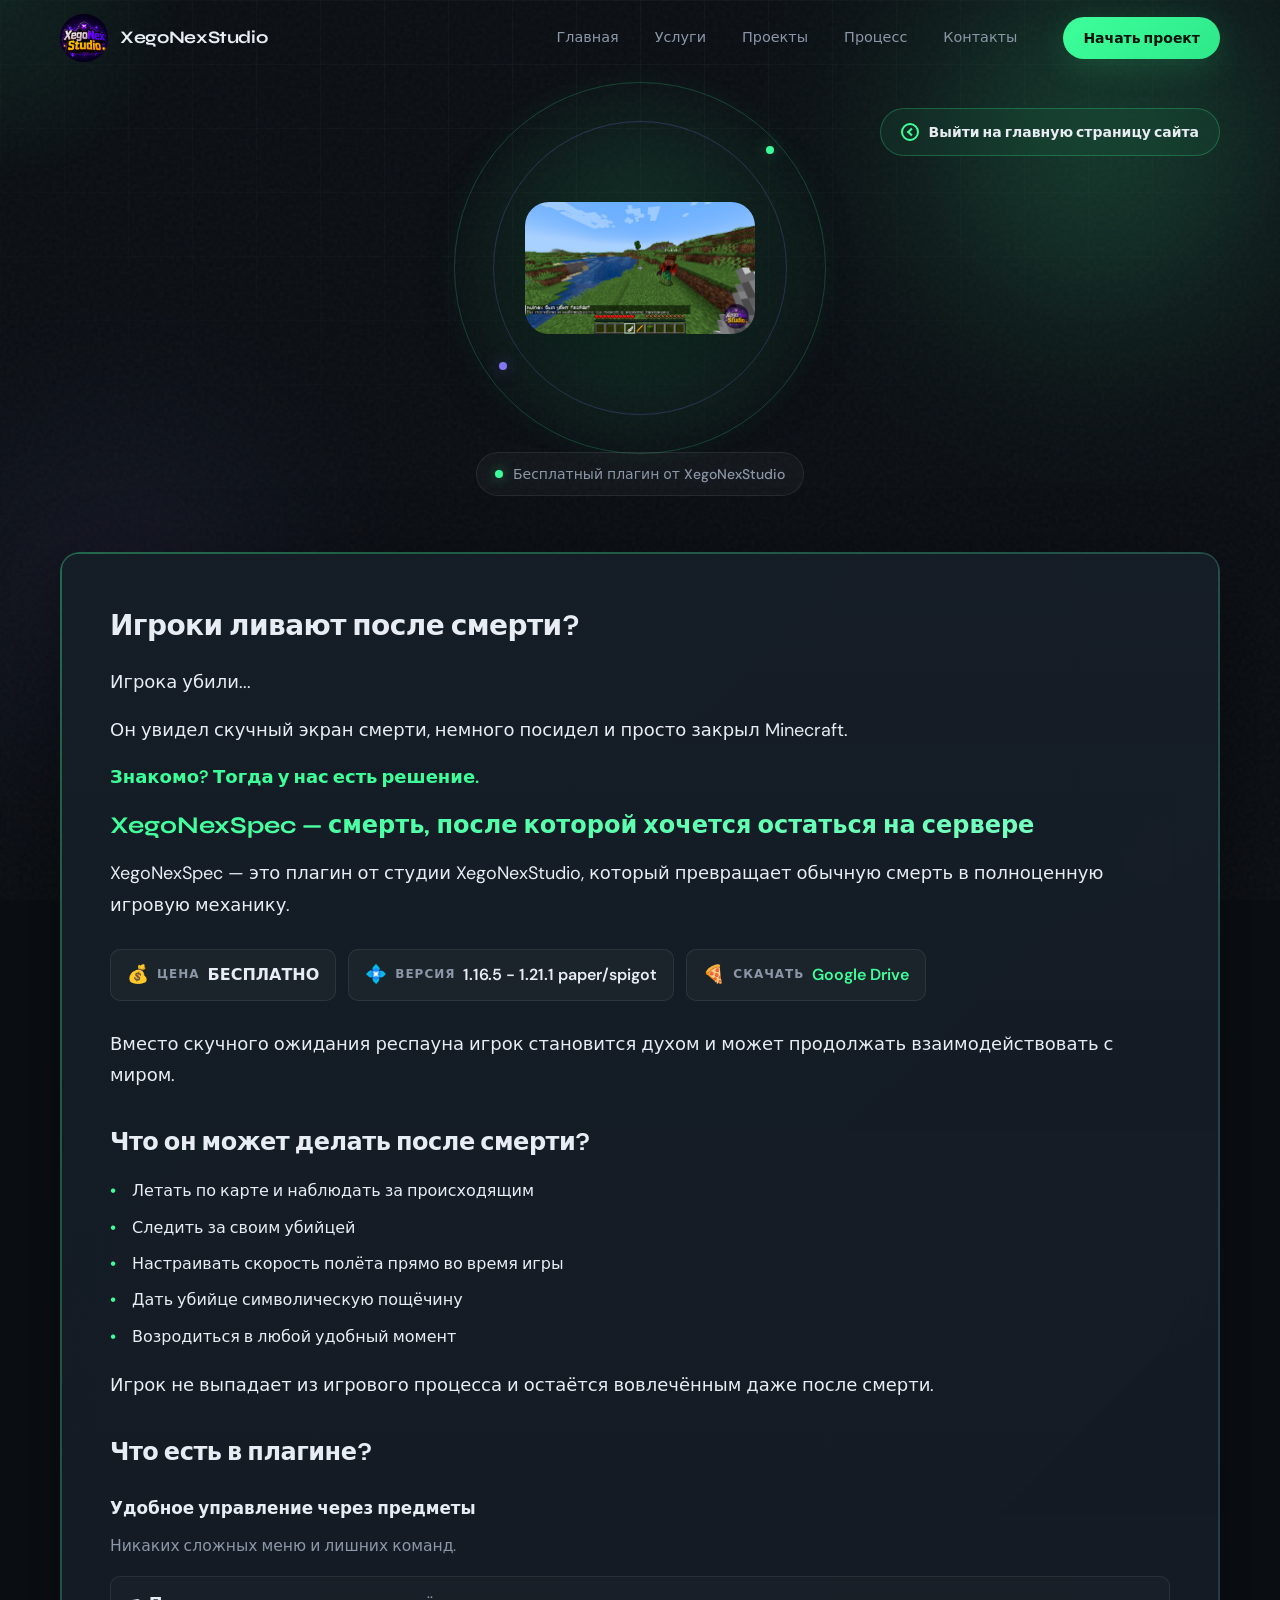
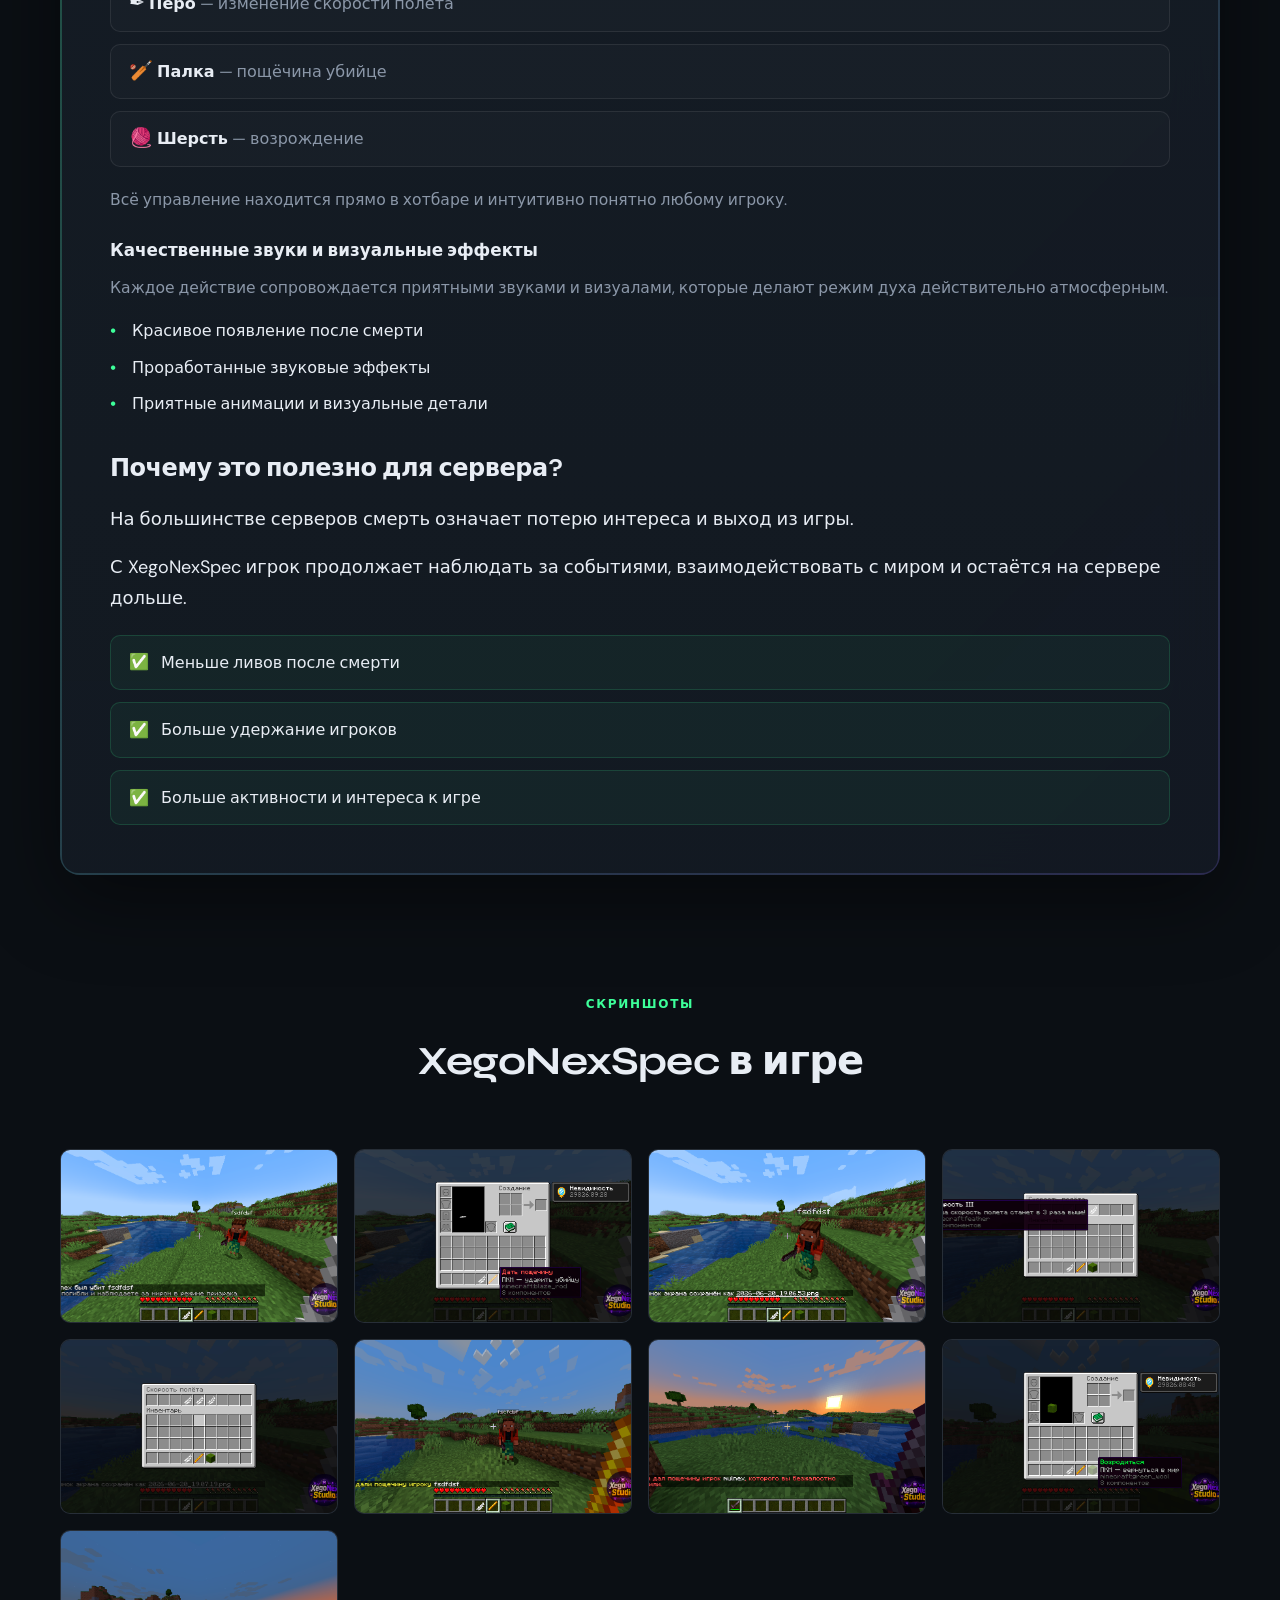
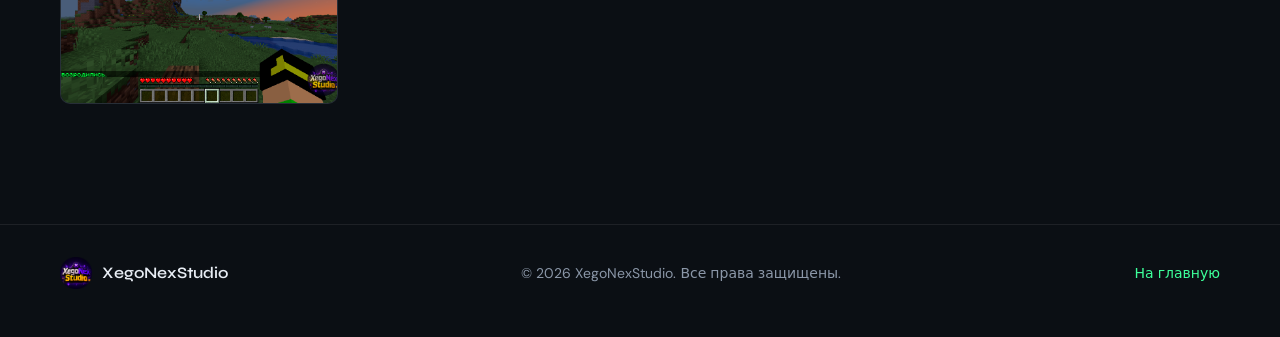
==== site/src/public_html/xegonexspec/index.html @ 5f82d9ab "Добавлена страница" ====
<!DOCTYPE html>
<html lang="ru">
<head>
<meta charset="UTF-8">
<meta name="viewport" content="width=device-width, initial-scale=1.0">
<meta name="description" content="XegoNexSpec превращает смерть в полноценную игровую механику: игрок становится духом и остаётся вовлечённым на сервере.">
<meta name="theme-color" content="#0b0f14">
<meta property="og:title" content="XegoNexSpec">
<meta property="og:description" content="XegoNexSpec превращает смерть в полноценную игровую механику: игрок становится духом и остаётся вовлечённым на сервере.">
<meta property="og:image" content="../plugins/XegoNexSpec (1).png">
<meta property="og:type" content="website">
<title>XegoNexSpec — режим духа после смерти</title>
<link rel="preconnect" href="https://fonts.googleapis.com">
<link rel="preconnect" href="https://fonts.gstatic.com" crossorigin>
<link rel="stylesheet" href="https://fonts.googleapis.com/css2?family=DM+Sans:ital,opsz,wght@0,9..40,400;0,9..40,500;0,9..40,600;1,9..40,400&family=Syne:wght@500;600;700;800&display=swap">
<link rel="stylesheet" href="../assets/css/main.css">
<link rel="icon" type="image/png" href="../plugins/XegoNexSpec (1).png">
</head>
<body>
<div class="ambient" aria-hidden="true"><div class="ambient__orb ambient__orb--one"></div><div class="ambient__orb ambient__orb--two"></div><div class="ambient__grid"></div><div class="ambient__noise"></div></div><div class="cursor-glow" aria-hidden="true"></div>
<header class="header"><div class="header__inner container"><a href="../" class="brand"><img src="../assets/img/xegonex.png" alt="XegoNexStudio" class="brand__logo" width="48" height="48"><span class="brand__text">XegoNexStudio</span></a><nav class="nav" aria-label="Основная навигация"><a href="../#home" class="nav__link" data-nav="home">Главная</a><a href="../#services" class="nav__link" data-nav="services">Услуги</a><a href="../#projects" class="nav__link" data-nav="projects">Проекты</a><a href="../#process" class="nav__link" data-nav="process">Процесс</a><a href="../#contact" class="nav__link" data-nav="contact">Контакты</a></nav><a href="../#contact" class="btn btn--primary btn--sm header__cta">Начать проект</a><button class="burger" type="button" aria-label="Открыть меню" aria-expanded="false" data-burger="true"><span></span><span></span><span></span></button></div></header>
<div class="mobile-nav" data-mobile-nav="true" hidden><nav class="mobile-nav__panel"><a href="../#home" class="mobile-nav__link">Главная</a><a href="../#services" class="mobile-nav__link">Услуги</a><a href="../#projects" class="mobile-nav__link">Проекты</a><a href="../#process" class="mobile-nav__link">Процесс</a><a href="../#contact" class="mobile-nav__link">Контакты</a></nav></div>
<main class="spec-page" data-spec-page="true">
<section class="spec-hero section"><div class="container spec-hero__wrap"><a href="../" class="spec-exit reveal"><span class="spec-exit__icon" aria-hidden="true"></span><span class="spec-exit__text">Выйти на главную страницу сайта</span></a><div class="spec-hero__stage reveal"><div class="spec-hero__glow" aria-hidden="true"></div><div class="spec-hero__ring spec-hero__ring--outer"></div><div class="spec-hero__ring spec-hero__ring--inner"></div><div class="spec-hero__spark spec-hero__spark--a" aria-hidden="true"></div><div class="spec-hero__spark spec-hero__spark--b" aria-hidden="true"></div><img src="../plugins/XegoNexSpec (1).png" alt="XegoNexSpec" class="spec-hero__logo" width="280" height="280"></div><p class="spec-hero__badge reveal reveal--delay"><span class="spec-hero__badge-dot"></span>Бесплатный плагин от XegoNexStudio</p></div></section>
<section class="spec-content section"><div class="container"><div class="spec-frame reveal"><div class="spec-frame__glow" aria-hidden="true"></div><div class="spec-frame__inner"><p class="spec-line spec-line--hook reveal" style="--reveal-delay:0ms">Игроки ливают после смерти?</p><p class="spec-line reveal" style="--reveal-delay:80ms">Игрока убили...</p><p class="spec-line reveal" style="--reveal-delay:160ms">Он увидел скучный экран смерти, немного посидел и просто закрыл Minecraft.</p><p class="spec-line spec-line--accent reveal" style="--reveal-delay:240ms">Знакомо? Тогда у нас есть решение.</p><p class="spec-line spec-line--title reveal" style="--reveal-delay:320ms">XegoNexSpec — смерть, после которой хочется остаться на сервере</p><p class="spec-line reveal" style="--reveal-delay:400ms">XegoNexSpec — это плагин от студии XegoNexStudio, который превращает обычную смерть в полноценную игровую механику.</p><div class="spec-meta"><div class="spec-meta__item reveal" style="--reveal-delay:0ms"><span class="spec-meta__emoji">💰</span><span class="spec-meta__label">ЦЕНА</span><span class="spec-meta__value">БЕСПЛАТНО</span></div><div class="spec-meta__item reveal" style="--reveal-delay:90ms"><span class="spec-meta__emoji">💠</span><span class="spec-meta__label">Версия</span><span class="spec-meta__value">1.16.5 - 1.21.1 paper/spigot</span></div><div class="spec-meta__item reveal" style="--reveal-delay:180ms"><span class="spec-meta__emoji">🍕</span><span class="spec-meta__label">Скачать</span><a href="https://drive.google.com/file/d/17h43HU-1JmUSoKXlTbJYf0L5nBKn1Yvb/view?usp=sharing" class="spec-meta__value spec-meta__link" target="_blank" rel="noopener noreferrer">Google Drive</a></div></div><p class="spec-line reveal" style="--reveal-delay:480ms">Вместо скучного ожидания респауна игрок становится духом и может продолжать взаимодействовать с миром.</p><h2 class="spec-heading reveal" style="--reveal-delay:540ms">Что он может делать после смерти?</h2><ul class="spec-list"><li class="spec-list__item reveal" style="--reveal-delay:0ms">Летать по карте и наблюдать за происходящим</li><li class="spec-list__item reveal" style="--reveal-delay:55ms">Следить за своим убийцей</li><li class="spec-list__item reveal" style="--reveal-delay:110ms">Настраивать скорость полёта прямо во время игры</li><li class="spec-list__item reveal" style="--reveal-delay:165ms">Дать убийце символическую пощёчину</li><li class="spec-list__item reveal" style="--reveal-delay:220ms">Возродиться в любой удобный момент</li></ul><p class="spec-line reveal" style="--reveal-delay:620ms">Игрок не выпадает из игрового процесса и остаётся вовлечённым даже после смерти.</p><h2 class="spec-heading reveal" style="--reveal-delay:680ms">Что есть в плагине?</h2><h3 class="spec-subheading reveal" style="--reveal-delay:720ms">Удобное управление через предметы</h3><p class="spec-line spec-line--muted reveal" style="--reveal-delay:760ms">Никаких сложных меню и лишних команд.</p><ul class="spec-hotbar"><li class="spec-hotbar__item reveal" style="--reveal-delay:0ms"><span class="spec-hotbar__emoji">✒️</span><span class="spec-hotbar__label">Перо</span><span class="spec-hotbar__text"> — изменение скорости полёта</span></li><li class="spec-hotbar__item reveal" style="--reveal-delay:70ms"><span class="spec-hotbar__emoji">🏏</span><span class="spec-hotbar__label">Палка</span><span class="spec-hotbar__text"> — пощёчина убийце</span></li><li class="spec-hotbar__item reveal" style="--reveal-delay:140ms"><span class="spec-hotbar__emoji">🧶</span><span class="spec-hotbar__label">Шерсть</span><span class="spec-hotbar__text"> — возрождение</span></li></ul><p class="spec-line spec-line--muted reveal" style="--reveal-delay:840ms">Всё управление находится прямо в хотбаре и интуитивно понятно любому игроку.</p><h3 class="spec-subheading reveal" style="--reveal-delay:880ms">Качественные звуки и визуальные эффекты</h3><p class="spec-line spec-line--muted reveal" style="--reveal-delay:920ms">Каждое действие сопровождается приятными звуками и визуалами, которые делают режим духа действительно атмосферным.</p><ul class="spec-list"><li class="spec-list__item reveal" style="--reveal-delay:0ms">Красивое появление после смерти</li><li class="spec-list__item reveal" style="--reveal-delay:55ms">Проработанные звуковые эффекты</li><li class="spec-list__item reveal" style="--reveal-delay:110ms">Приятные анимации и визуальные детали</li></ul><h2 class="spec-heading reveal" style="--reveal-delay:1020ms">Почему это полезно для сервера?</h2><p class="spec-line reveal" style="--reveal-delay:1080ms">На большинстве серверов смерть означает потерю интереса и выход из игры.</p><p class="spec-line reveal" style="--reveal-delay:1140ms">С XegoNexSpec игрок продолжает наблюдать за событиями, взаимодействовать с миром и остаётся на сервере дольше.</p><ul class="spec-checklist"><li class="spec-checklist__item reveal" style="--reveal-delay:0ms"><span class="spec-checklist__mark" aria-hidden="true">✅</span><span>Меньше ливов после смерти</span></li><li class="spec-checklist__item reveal" style="--reveal-delay:70ms"><span class="spec-checklist__mark" aria-hidden="true">✅</span><span>Больше удержание игроков</span></li><li class="spec-checklist__item reveal" style="--reveal-delay:140ms"><span class="spec-checklist__mark" aria-hidden="true">✅</span><span>Больше активности и интереса к игре</span></li></ul></div></div></div></section>
<section class="spec-gallery section"><div class="container"><div class="section-head reveal"><p class="eyebrow">Скриншоты</p><h2 class="section-head__title">XegoNexSpec в игре</h2></div><div class="spec-gallery__grid"><figure class="spec-gallery__item reveal project-card--gallery" style="--reveal-delay:0ms" data-project-gallery='["../plugins/XegoNexSpec (1).png","../plugins/XegoNexSpec (2).png","../plugins/XegoNexSpec (3).png","../plugins/XegoNexSpec (4).png","../plugins/XegoNexSpec (5).png","../plugins/XegoNexSpec (6).png","../plugins/XegoNexSpec (7).png","../plugins/XegoNexSpec (8).png","../plugins/XegoNexSpec (9).png"]' data-project-title="XegoNexSpec" tabindex="0" role="button"><img src="../plugins/XegoNexSpec (1).png" alt="XegoNexSpec — скриншот 1" class="spec-gallery__img" loading="eager"></figure><figure class="spec-gallery__item reveal project-card--gallery" style="--reveal-delay:60ms" data-project-gallery='["../plugins/XegoNexSpec (1).png","../plugins/XegoNexSpec (2).png","../plugins/XegoNexSpec (3).png","../plugins/XegoNexSpec (4).png","../plugins/XegoNexSpec (5).png","../plugins/XegoNexSpec (6).png","../plugins/XegoNexSpec (7).png","../plugins/XegoNexSpec (8).png","../plugins/XegoNexSpec (9).png"]' data-project-title="XegoNexSpec" tabindex="0" role="button"><img src="../plugins/XegoNexSpec (2).png" alt="XegoNexSpec — скриншот 2" class="spec-gallery__img" loading="eager"></figure><figure class="spec-gallery__item reveal project-card--gallery" style="--reveal-delay:120ms" data-project-gallery='["../plugins/XegoNexSpec (1).png","../plugins/XegoNexSpec (2).png","../plugins/XegoNexSpec (3).png","../plugins/XegoNexSpec (4).png","../plugins/XegoNexSpec (5).png","../plugins/XegoNexSpec (6).png","../plugins/XegoNexSpec (7).png","../plugins/XegoNexSpec (8).png","../plugins/XegoNexSpec (9).png"]' data-project-title="XegoNexSpec" tabindex="0" role="button"><img src="../plugins/XegoNexSpec (3).png" alt="XegoNexSpec — скриншот 3" class="spec-gallery__img" loading="eager"></figure><figure class="spec-gallery__item reveal project-card--gallery" style="--reveal-delay:180ms" data-project-gallery='["../plugins/XegoNexSpec (1).png","../plugins/XegoNexSpec (2).png","../plugins/XegoNexSpec (3).png","../plugins/XegoNexSpec (4).png","../plugins/XegoNexSpec (5).png","../plugins/XegoNexSpec (6).png","../plugins/XegoNexSpec (7).png","../plugins/XegoNexSpec (8).png","../plugins/XegoNexSpec (9).png"]' data-project-title="XegoNexSpec" tabindex="0" role="button"><img src="../plugins/XegoNexSpec (4).png" alt="XegoNexSpec — скриншот 4" class="spec-gallery__img" loading="eager"></figure><figure class="spec-gallery__item reveal project-card--gallery" style="--reveal-delay:240ms" data-project-gallery='["../plugins/XegoNexSpec (1).png","../plugins/XegoNexSpec (2).png","../plugins/XegoNexSpec (3).png","../plugins/XegoNexSpec (4).png","../plugins/XegoNexSpec (5).png","../plugins/XegoNexSpec (6).png","../plugins/XegoNexSpec (7).png","../plugins/XegoNexSpec (8).png","../plugins/XegoNexSpec (9).png"]' data-project-title="XegoNexSpec" tabindex="0" role="button"><img src="../plugins/XegoNexSpec (5).png" alt="XegoNexSpec — скриншот 5" class="spec-gallery__img" loading="lazy"></figure><figure class="spec-gallery__item reveal project-card--gallery" style="--reveal-delay:300ms" data-project-gallery='["../plugins/XegoNexSpec (1).png","../plugins/XegoNexSpec (2).png","../plugins/XegoNexSpec (3).png","../plugins/XegoNexSpec (4).png","../plugins/XegoNexSpec (5).png","../plugins/XegoNexSpec (6).png","../plugins/XegoNexSpec (7).png","../plugins/XegoNexSpec (8).png","../plugins/XegoNexSpec (9).png"]' data-project-title="XegoNexSpec" tabindex="0" role="button"><img src="../plugins/XegoNexSpec (6).png" alt="XegoNexSpec — скриншот 6" class="spec-gallery__img" loading="lazy"></figure><figure class="spec-gallery__item reveal project-card--gallery" style="--reveal-delay:360ms" data-project-gallery='["../plugins/XegoNexSpec (1).png","../plugins/XegoNexSpec (2).png","../plugins/XegoNexSpec (3).png","../plugins/XegoNexSpec (4).png","../plugins/XegoNexSpec (5).png","../plugins/XegoNexSpec (6).png","../plugins/XegoNexSpec (7).png","../plugins/XegoNexSpec (8).png","../plugins/XegoNexSpec (9).png"]' data-project-title="XegoNexSpec" tabindex="0" role="button"><img src="../plugins/XegoNexSpec (7).png" alt="XegoNexSpec — скриншот 7" class="spec-gallery__img" loading="lazy"></figure><figure class="spec-gallery__item reveal project-card--gallery" style="--reveal-delay:420ms" data-project-gallery='["../plugins/XegoNexSpec (1).png","../plugins/XegoNexSpec (2).png","../plugins/XegoNexSpec (3).png","../plugins/XegoNexSpec (4).png","../plugins/XegoNexSpec (5).png","../plugins/XegoNexSpec (6).png","../plugins/XegoNexSpec (7).png","../plugins/XegoNexSpec (8).png","../plugins/XegoNexSpec (9).png"]' data-project-title="XegoNexSpec" tabindex="0" role="button"><img src="../plugins/XegoNexSpec (8).png" alt="XegoNexSpec — скриншот 8" class="spec-gallery__img" loading="lazy"></figure><figure class="spec-gallery__item reveal project-card--gallery" style="--reveal-delay:480ms" data-project-gallery='["../plugins/XegoNexSpec (1).png","../plugins/XegoNexSpec (2).png","../plugins/XegoNexSpec (3).png","../plugins/XegoNexSpec (4).png","../plugins/XegoNexSpec (5).png","../plugins/XegoNexSpec (6).png","../plugins/XegoNexSpec (7).png","../plugins/XegoNexSpec (8).png","../plugins/XegoNexSpec (9).png"]' data-project-title="XegoNexSpec" tabindex="0" role="button"><img src="../plugins/XegoNexSpec (9).png" alt="XegoNexSpec — скриншот 9" class="spec-gallery__img" loading="lazy"></figure></div></div></section>
</main>
<footer class="footer"><div class="container footer__inner"><div class="footer__brand"><img src="../assets/img/xegonex.png" alt="" class="footer__logo" width="32" height="32" aria-hidden="true"><span>XegoNexStudio</span></div><p class="footer__copy">© 2026 XegoNexStudio. Все права защищены.</p><a href="../" class="footer__top">На главную</a></div></footer>
<div class="project-gallery" data-project-gallery-root="true" hidden aria-hidden="true"><div class="project-gallery__backdrop" data-gallery-backdrop="true"></div><div class="project-gallery__dialog" data-gallery-dialog="true" role="dialog" aria-modal="true"><div class="project-gallery__head"><h3 class="project-gallery__title" data-gallery-title="true"></h3><button type="button" class="project-gallery__close" data-gallery-close="true" aria-label="Закрыть"><span aria-hidden="true"></span><span aria-hidden="true"></span></button></div><div class="project-gallery__body"><div class="project-gallery__track" data-gallery-track="true"></div></div></div></div>
<script src="../assets/js/app.js" defer></script>
</body>
</html>
---- site/src/public_html/assets/css/main.css ----
:root {
  --bg: #0b0f14;
  --bg-elevated: #121820;
  --bg-card: #151c26;
  --border: rgba(255, 255, 255, 0.08);
  --text: #e8edf4;
  --text-muted: #8b97a8;
  --accent: #3dff9a;
  --accent-dim: rgba(61, 255, 154, 0.15);
  --accent-glow: rgba(61, 255, 154, 0.45);
  --violet: #8b7dff;
  --violet-dim: rgba(139, 125, 255, 0.2);
  --radius: 16px;
  --radius-sm: 10px;
  --shadow: 0 24px 80px rgba(0, 0, 0, 0.45);
  --font-display: "Syne", system-ui, sans-serif;
  --font-body: "DM Sans", system-ui, sans-serif;
  --header-h: 76px;
  --ease-out: cubic-bezier(0.22, 1, 0.36, 1);
  --ease-spring: cubic-bezier(0.34, 1.56, 0.64, 1);
}

*,
*::before,
*::after {
  box-sizing: border-box;
  margin: 0;
  padding: 0;
}

html {
  scroll-behavior: smooth;
  scroll-padding-top: calc(var(--header-h) + 20px);
}

body {
  font-family: var(--font-body);
  font-size: 16px;
  line-height: 1.6;
  color: var(--text);
  background: var(--bg);
  overflow-x: hidden;
  -webkit-font-smoothing: antialiased;
}

img {
  display: block;
  max-width: 100%;
  height: auto;
}

a {
  color: inherit;
  text-decoration: none;
}

button {
  font: inherit;
  border: none;
  background: none;
  cursor: pointer;
  color: inherit;
}

.container {
  width: min(1160px, calc(100% - 40px));
  margin-inline: auto;
}

.section {
  padding-block: clamp(72px, 10vw, 120px);
  position: relative;
}

.eyebrow {
  font-size: 0.75rem;
  font-weight: 600;
  letter-spacing: 0.14em;
  text-transform: uppercase;
  color: var(--accent);
  margin-bottom: 14px;
}

.text-gradient {
  background: linear-gradient(135deg, var(--accent) 0%, #7dffc4 40%, var(--violet) 100%);
  background-size: 200% auto;
  -webkit-background-clip: text;
  background-clip: text;
  color: transparent;
  animation: shimmer 6s ease infinite;
}

@keyframes shimmer {
  0%, 100% { background-position: 0% center; }
  50% { background-position: 100% center; }
}

.btn {
  display: inline-flex;
  align-items: center;
  justify-content: center;
  gap: 8px;
  padding: 14px 28px;
  border-radius: 999px;
  font-weight: 600;
  font-size: 0.95rem;
  transition: transform 0.35s var(--ease-out), box-shadow 0.35s var(--ease-out), background 0.35s ease, border-color 0.35s ease;
}

.btn--sm {
  padding: 10px 20px;
  font-size: 0.875rem;
}

.btn--primary {
  background: linear-gradient(135deg, var(--accent), #2ee88a);
  color: #04120a;
  box-shadow: 0 8px 32px var(--accent-dim);
}

.btn--primary:hover {
  transform: translateY(-2px);
  box-shadow: 0 12px 40px var(--accent-glow);
}

.btn--ghost {
  border: 1px solid var(--border);
  background: rgba(255, 255, 255, 0.03);
  backdrop-filter: blur(8px);
}

.btn--ghost:hover {
  border-color: rgba(61, 255, 154, 0.35);
  background: var(--accent-dim);
  transform: translateY(-2px);
}

.ambient {
  position: fixed;
  inset: 0;
  pointer-events: none;
  z-index: 0;
  overflow: hidden;
}

.ambient__orb {
  position: absolute;
  border-radius: 50%;
  filter: blur(80px);
  opacity: 0.55;
  animation: drift 18s ease-in-out infinite;
}

.ambient__orb--one {
  width: 520px;
  height: 520px;
  top: -120px;
  right: -80px;
  background: radial-gradient(circle, var(--accent-glow), transparent 70%);
}

.ambient__orb--two {
  width: 440px;
  height: 440px;
  bottom: 10%;
  left: -100px;
  background: radial-gradient(circle, var(--violet-dim), transparent 70%);
  animation-delay: -6s;
  animation-duration: 22s;
}

@keyframes drift {
  0%, 100% { transform: translate(0, 0) scale(1); }
  33% { transform: translate(30px, -20px) scale(1.05); }
  66% { transform: translate(-20px, 25px) scale(0.95); }
}

.ambient__grid {
  position: absolute;
  inset: 0;
  background-image:
    linear-gradient(rgba(255, 255, 255, 0.03) 1px, transparent 1px),
    linear-gradient(90deg, rgba(255, 255, 255, 0.03) 1px, transparent 1px);
  background-size: 64px 64px;
  mask-image: radial-gradient(ellipse 80% 60% at 50% 0%, black, transparent);
  animation: gridPulse 8s ease-in-out infinite;
}

@keyframes gridPulse {
  0%, 100% { opacity: 0.4; }
  50% { opacity: 0.7; }
}

.ambient__noise {
  position: absolute;
  inset: 0;
  opacity: 0.04;
  background-image: url("data:image/svg+xml,%3Csvg viewBox='0 0 256 256' xmlns='http://www.w3.org/2000/svg'%3E%3Cfilter id='n'%3E%3CfeTurbulence type='fractalNoise' baseFrequency='0.85' numOctaves='4' stitchTiles='stitch'/%3E%3C/filter%3E%3Crect width='100%25' height='100%25' filter='url(%23n)'/%3E%3C/svg%3E");
}

.cursor-glow {
  position: fixed;
  width: 400px;
  height: 400px;
  border-radius: 50%;
  background: radial-gradient(circle, rgba(61, 255, 154, 0.08), transparent 65%);
  pointer-events: none;
  z-index: 1;
  transform: translate(-50%, -50%);
  transition: opacity 0.3s ease;
  opacity: 0;
}

body.is-ready .cursor-glow {
  opacity: 1;
}

.header {
  position: fixed;
  top: 0;
  left: 0;
  right: 0;
  z-index: 100;
  height: var(--header-h);
  transition: background 0.4s ease, border-color 0.4s ease, backdrop-filter 0.4s ease;
}

.header.is-scrolled {
  background: rgba(11, 15, 20, 0.82);
  backdrop-filter: blur(16px);
  border-bottom: 1px solid var(--border);
}

.header__inner {
  display: flex;
  align-items: center;
  gap: 32px;
  height: 100%;
}

.brand {
  display: flex;
  align-items: center;
  gap: 12px;
  flex-shrink: 0;
}

.brand__logo {
  border-radius: 12px;
  transition: transform 0.5s var(--ease-spring), filter 0.5s ease;
}

.brand:hover .brand__logo {
  transform: rotate(-4deg) scale(1.05);
  filter: drop-shadow(0 0 12px var(--accent-glow));
}

.brand__text {
  font-family: var(--font-display);
  font-weight: 700;
  font-size: 1.1rem;
  letter-spacing: -0.02em;
}

.nav {
  display: flex;
  align-items: center;
  gap: 8px;
  margin-left: auto;
}

.nav__link {
  padding: 8px 14px;
  font-size: 0.9rem;
  font-weight: 500;
  color: var(--text-muted);
  border-radius: 999px;
  transition: color 0.3s ease, background 0.3s ease;
  position: relative;
}

.nav__link:hover,
.nav__link.is-active {
  color: var(--text);
  background: rgba(255, 255, 255, 0.05);
}

.header__cta {
  flex-shrink: 0;
}

.burger {
  display: none;
  flex-direction: column;
  justify-content: center;
  gap: 5px;
  width: 40px;
  height: 40px;
  padding: 8px;
  margin-left: auto;
}

.burger span {
  display: block;
  height: 2px;
  background: var(--text);
  border-radius: 2px;
  transition: transform 0.35s var(--ease-out), opacity 0.35s ease;
}

.burger.is-open span:nth-child(1) {
  transform: translateY(7px) rotate(45deg);
}

.burger.is-open span:nth-child(2) {
  opacity: 0;
}

.burger.is-open span:nth-child(3) {
  transform: translateY(-7px) rotate(-45deg);
}

.mobile-nav {
  position: fixed;
  inset: var(--header-h) 0 0 0;
  z-index: 99;
  background: rgba(11, 15, 20, 0.96);
  backdrop-filter: blur(20px);
  opacity: 0;
  visibility: hidden;
  transition: opacity 0.35s ease, visibility 0.35s ease;
}

.mobile-nav.is-open {
  opacity: 1;
  visibility: visible;
}

.mobile-nav__panel {
  display: flex;
  flex-direction: column;
  padding: 32px 24px;
  gap: 8px;
}

.mobile-nav__link {
  padding: 16px 20px;
  font-family: var(--font-display);
  font-size: 1.25rem;
  font-weight: 600;
  border-radius: var(--radius-sm);
  transform: translateX(-16px);
  opacity: 0;
  transition: transform 0.4s var(--ease-out), opacity 0.4s ease, background 0.3s ease;
}

.mobile-nav.is-open .mobile-nav__link {
  transform: translateX(0);
  opacity: 1;
}

.mobile-nav.is-open .mobile-nav__link:nth-child(1) { transition-delay: 0.05s; }
.mobile-nav.is-open .mobile-nav__link:nth-child(2) { transition-delay: 0.1s; }
.mobile-nav.is-open .mobile-nav__link:nth-child(3) { transition-delay: 0.15s; }
.mobile-nav.is-open .mobile-nav__link:nth-child(4) { transition-delay: 0.2s; }
.mobile-nav.is-open .mobile-nav__link:nth-child(5) { transition-delay: 0.25s; }

.mobile-nav__link:hover {
  background: var(--accent-dim);
}

main {
  position: relative;
  z-index: 2;
}

.hero {
  min-height: 100vh;
  display: flex;
  align-items: center;
  padding-top: var(--header-h);
}

.hero__grid {
  display: grid;
  grid-template-columns: 1fr 1fr;
  gap: 48px;
  align-items: center;
}

.hero__title {
  font-family: var(--font-display);
  font-size: clamp(2.4rem, 5vw, 3.75rem);
  font-weight: 800;
  line-height: 1.08;
  letter-spacing: -0.03em;
  margin-bottom: 20px;
}

.hero__lead {
  font-size: 1.125rem;
  color: var(--text-muted);
  max-width: 48ch;
  margin-bottom: 32px;
}

.hero__actions {
  display: flex;
  flex-wrap: wrap;
  gap: 14px;
}

.hero__visual {
  display: flex;
  flex-direction: column;
  align-items: center;
  gap: 24px;
}

.hero__logo-wrap {
  position: relative;
  width: min(360px, 80vw);
  aspect-ratio: 1;
  display: flex;
  align-items: center;
  justify-content: center;
}

.hero__logo {
  width: 72%;
  height: auto;
  position: relative;
  z-index: 2;
  animation: logoFloat 5s ease-in-out infinite;
  filter: drop-shadow(0 20px 60px rgba(61, 255, 154, 0.25));
}

@keyframes logoFloat {
  0%, 100% { transform: translateY(0); }
  50% { transform: translateY(-14px); }
}

.hero__ring {
  position: absolute;
  border-radius: 50%;
  border: 1px solid var(--border);
}

.hero__ring--outer {
  inset: 0;
  animation: ringSpin 24s linear infinite;
  border-color: rgba(61, 255, 154, 0.2);
}

.hero__ring--inner {
  inset: 18%;
  animation: ringSpin 16s linear infinite reverse;
  border-color: rgba(139, 125, 255, 0.25);
}

.hero__ring--outer::before,
.hero__ring--inner::before {
  content: "";
  position: absolute;
  width: 8px;
  height: 8px;
  border-radius: 50%;
  background: var(--accent);
  top: -4px;
  left: 50%;
  transform: translateX(-50%);
  box-shadow: 0 0 16px var(--accent-glow);
}

.hero__ring--inner::before {
  background: var(--violet);
  box-shadow: 0 0 16px var(--violet-dim);
}

@keyframes ringSpin {
  to { transform: rotate(360deg); }
}

.hero__badge {
  display: inline-flex;
  align-items: center;
  gap: 10px;
  padding: 10px 18px;
  border-radius: 999px;
  background: var(--bg-card);
  border: 1px solid var(--border);
  font-size: 0.875rem;
  font-weight: 500;
  animation: badgePulse 3s ease-in-out infinite;
}

@keyframes badgePulse {
  0%, 100% { box-shadow: 0 0 0 0 var(--accent-dim); }
  50% { box-shadow: 0 0 0 8px transparent; }
}

.hero__badge-dot {
  width: 8px;
  height: 8px;
  border-radius: 50%;
  background: var(--accent);
  animation: dotBlink 2s ease infinite;
}

@keyframes dotBlink {
  0%, 100% { opacity: 1; }
  50% { opacity: 0.4; }
}

.flow-section {
  padding-block: clamp(28px, 4vw, 48px);
}

.flow {
  position: relative;
  height: 88px;
  display: flex;
  align-items: center;
  justify-content: center;
}

.flow__line {
  position: absolute;
  inset-inline: 0;
  top: 50%;
  height: 1px;
  transform: translateY(-50%);
  background: linear-gradient(
    90deg,
    transparent,
    rgba(255, 255, 255, 0.06) 12%,
    rgba(255, 255, 255, 0.06) 88%,
    transparent
  );
  overflow: hidden;
}

.flow__glow {
  position: absolute;
  top: -1px;
  left: -40%;
  width: 40%;
  height: 3px;
  background: linear-gradient(90deg, transparent, var(--accent-glow), transparent);
  opacity: 0;
  filter: blur(2px);
}

.flow.is-live .flow__glow {
  animation: flowGlow 4.8s ease-in-out infinite;
}

.flow__dot {
  position: absolute;
  top: 50%;
  width: 6px;
  height: 6px;
  border-radius: 50%;
  transform: translate(-50%, -50%);
  opacity: 0;
}

.flow__dot--a {
  background: var(--accent);
  box-shadow: 0 0 14px var(--accent-glow);
}

.flow__dot--b {
  background: var(--violet);
  box-shadow: 0 0 14px rgba(139, 125, 255, 0.5);
}

.flow.is-live .flow__dot--a {
  animation: flowDotA 3.6s linear infinite;
}

.flow.is-live .flow__dot--b {
  animation: flowDotB 5.2s linear infinite;
}

.flow__ticks {
  position: absolute;
  inset: 0;
  display: flex;
  align-items: center;
  justify-content: space-between;
  padding-inline: 4%;
  pointer-events: none;
}

.flow__tick {
  width: 3px;
  height: 3px;
  border-radius: 50%;
  background: rgba(255, 255, 255, 0.14);
  transform: scale(0.6);
  opacity: 0.35;
}

.flow.is-live .flow__tick {
  animation: flowTick 3.6s ease-in-out infinite;
}

.flow.is-live .flow__tick:nth-child(1) { animation-delay: 0s; }
.flow.is-live .flow__tick:nth-child(2) { animation-delay: 0.15s; }
.flow.is-live .flow__tick:nth-child(3) { animation-delay: 0.3s; }
.flow.is-live .flow__tick:nth-child(4) { animation-delay: 0.45s; }
.flow.is-live .flow__tick:nth-child(5) { animation-delay: 0.6s; }
.flow.is-live .flow__tick:nth-child(6) { animation-delay: 0.75s; }
.flow.is-live .flow__tick:nth-child(7) { animation-delay: 0.9s; }
.flow.is-live .flow__tick:nth-child(8) { animation-delay: 1.05s; }
.flow.is-live .flow__tick:nth-child(9) { animation-delay: 1.2s; }

.flow__core {
  position: relative;
  z-index: 2;
  width: 14px;
  height: 14px;
  display: flex;
  align-items: center;
  justify-content: center;
}

.flow__diamond {
  width: 8px;
  height: 8px;
  background: linear-gradient(135deg, var(--accent), var(--violet));
  transform: rotate(45deg);
  border-radius: 2px;
  box-shadow: 0 0 20px var(--accent-glow);
}

.flow.is-live .flow__diamond {
  animation: flowDiamond 3s ease-in-out infinite;
}

.flow__ring {
  position: absolute;
  border-radius: 50%;
  border: 1px solid rgba(61, 255, 154, 0.25);
  opacity: 0;
}

.flow__ring--one {
  inset: -10px;
}

.flow__ring--two {
  inset: -18px;
  border-color: rgba(139, 125, 255, 0.2);
}

.flow.is-live .flow__ring--one {
  animation: flowRing 3s ease-out infinite;
}

.flow.is-live .flow__ring--two {
  animation: flowRing 3s ease-out infinite 1.5s;
}

@keyframes flowGlow {
  0% {
    left: -40%;
    opacity: 0;
  }
  10% {
    opacity: 1;
  }
  90% {
    opacity: 1;
  }
  100% {
    left: 100%;
    opacity: 0;
  }
}

@keyframes flowDotA {
  0% {
    left: 0%;
    opacity: 0;
  }
  8% {
    opacity: 1;
  }
  92% {
    opacity: 1;
  }
  100% {
    left: 100%;
    opacity: 0;
  }
}

@keyframes flowDotB {
  0% {
    left: 100%;
    opacity: 0;
  }
  8% {
    opacity: 0.85;
  }
  92% {
    opacity: 0.85;
  }
  100% {
    left: 0%;
    opacity: 0;
  }
}

@keyframes flowTick {
  0%, 100% {
    transform: scale(0.6);
    opacity: 0.35;
    background: rgba(255, 255, 255, 0.14);
  }
  50% {
    transform: scale(1.2);
    opacity: 1;
    background: var(--accent);
    box-shadow: 0 0 10px var(--accent-dim);
  }
}

@keyframes flowDiamond {
  0%, 100% {
    transform: rotate(45deg) scale(1);
  }
  50% {
    transform: rotate(45deg) scale(1.15);
  }
}

@keyframes flowRing {
  0% {
    transform: scale(0.6);
    opacity: 0.8;
  }
  100% {
    transform: scale(1.6);
    opacity: 0;
  }
}

.section-head {
  text-align: center;
  max-width: 640px;
  margin: 0 auto 56px;
}

.section-head__title {
  font-family: var(--font-display);
  font-size: clamp(1.75rem, 3.5vw, 2.5rem);
  font-weight: 700;
  letter-spacing: -0.02em;
  margin-bottom: 14px;
}

.section-head__text {
  color: var(--text-muted);
  font-size: 1.05rem;
}

.section-head__meta {
  display: flex;
  align-items: center;
  justify-content: center;
  flex-wrap: wrap;
  gap: 16px 28px;
  margin-top: 4px;
}

.section-head__author {
  margin: 0;
}

.works-counter {
  display: inline-flex;
  align-items: baseline;
  gap: 10px;
  padding: 10px 18px;
  border-radius: 999px;
  background: rgba(61, 255, 154, 0.06);
  border: 1px solid rgba(61, 255, 154, 0.16);
}

.works-counter__label {
  font-size: 0.875rem;
  font-weight: 500;
  color: var(--text-muted);
  letter-spacing: 0.02em;
  align-self: center;
  transform: translateY(-1px);
}

.works-counter__value {
  font-family: var(--font-display);
  font-size: clamp(1.75rem, 3vw, 2.25rem);
  font-weight: 800;
  line-height: 1;
  letter-spacing: -0.03em;
  background: linear-gradient(135deg, #5dffa8 0%, var(--accent) 45%, #0d7a45 100%);
  background-size: 220% auto;
  -webkit-background-clip: text;
  background-clip: text;
  color: transparent;
  animation: worksShimmer 4s ease-in-out infinite;
  font-variant-numeric: tabular-nums;
}

@keyframes worksShimmer {
  0%, 100% { background-position: 0% center; }
  50% { background-position: 100% center; }
}

.projects-more {
  padding-block: 0 clamp(36px, 5vw, 56px);
  margin-top: -24px;
}

.projects-more__text {
  position: relative;
  display: flex;
  align-items: center;
  justify-content: center;
  gap: 20px;
  font-family: var(--font-display);
  font-size: clamp(1rem, 2vw, 1.2rem);
  font-weight: 600;
  font-style: italic;
  letter-spacing: 0.04em;
  color: var(--text-muted);
  text-align: center;
}

.projects-more__text::before,
.projects-more__text::after {
  content: "";
  flex: 1 1 48px;
  max-width: 120px;
  height: 1px;
  background: linear-gradient(90deg, transparent, rgba(61, 255, 154, 0.35), transparent);
}

.services__grid {
  display: grid;
  grid-template-columns: repeat(3, 1fr);
  gap: 20px;
}

.services-tabs {
  display: flex;
  flex-direction: column;
  gap: 32px;
}

.services-tabs__nav {
  display: flex;
  flex-wrap: wrap;
  justify-content: center;
  gap: 10px;
  padding: 6px;
  border-radius: 999px;
  background: rgba(255, 255, 255, 0.03);
  border: 1px solid var(--border);
  width: fit-content;
  margin-inline: auto;
}

.services-tabs__btn {
  position: relative;
  padding: 12px 24px;
  border-radius: 999px;
  font-family: var(--font-display);
  font-size: 0.95rem;
  font-weight: 600;
  color: var(--text-muted);
  transition: color 0.35s ease, transform 0.35s var(--ease-out);
}

.services-tabs__btn::before {
  content: "";
  position: absolute;
  inset: 0;
  border-radius: inherit;
  background: linear-gradient(135deg, var(--accent-dim), var(--violet-dim));
  opacity: 0;
  transform: scale(0.92);
  transition: opacity 0.35s ease, transform 0.35s var(--ease-spring);
  z-index: -1;
}

.services-tabs__btn:hover {
  color: var(--text);
  transform: translateY(-1px);
}

.services-tabs__btn.is-active {
  color: var(--text);
}

.services-tabs__btn.is-active::before {
  opacity: 1;
  transform: scale(1);
}

.services-tabs__panels {
  position: relative;
  min-height: 420px;
}

.services-tabs__panel {
  opacity: 0;
  transform: translateY(18px);
  transition: opacity 0.35s var(--ease-out), transform 0.35s var(--ease-out);
  pointer-events: none;
}

.services-tabs__panel.is-active {
  opacity: 1;
  transform: translateY(0);
  pointer-events: auto;
}

.services-tabs__panel.is-leaving {
  position: absolute;
  inset: 0;
  opacity: 0;
  transform: translateY(-12px);
}

.services-tabs__panel .service-card {
  opacity: 0;
  transform: translateY(20px);
  transition: opacity 0.45s var(--ease-out), transform 0.45s var(--ease-out), border-color 0.45s ease, box-shadow 0.45s ease;
  transition-delay: var(--card-delay, 0ms);
}

.services-tabs__panel.is-active .service-card.is-shown {
  opacity: 1;
  transform: translateY(0);
}

.service-card {
  padding: 32px 28px;
  border-radius: var(--radius);
  background: linear-gradient(160deg, var(--bg-card), rgba(21, 28, 38, 0.6));
  border: 1px solid var(--border);
  transition: transform 0.45s var(--ease-out), border-color 0.45s ease, box-shadow 0.45s ease;
}

.service-card:hover {
  transform: translateY(-8px);
  border-color: rgba(61, 255, 154, 0.3);
  box-shadow: 0 20px 60px rgba(0, 0, 0, 0.35);
}

.service-card__icon {
  width: 48px;
  height: 48px;
  border-radius: 14px;
  background: var(--accent-dim);
  margin-bottom: 20px;
  display: flex;
  align-items: center;
  justify-content: center;
  position: relative;
  transition: transform 0.4s var(--ease-spring);
}

.service-card:hover .service-card__icon {
  transform: scale(1.1) rotate(-4deg);
}

.service-card__icon::after {
  content: "";
  width: 20px;
  height: 20px;
  background: var(--accent);
  mask-size: contain;
  mask-repeat: no-repeat;
  mask-position: center;
}

.service-card__icon[data-icon="plugin"]::after {
  mask-image: url("data:image/svg+xml,%3Csvg xmlns='http://www.w3.org/2000/svg' viewBox='0 0 24 24' fill='black'%3E%3Cpath d='M12 2L2 7v10l10 5 10-5V7L12 2zm0 2.18l8 4v8.64l-8 4-8-4V8.18l8-4zM7 11v2h2v-2H7zm4 0v2h2v-2h-2zm4 0v2h2v-2h-2z'/%3E%3C/svg%3E");
}

.service-card__icon[data-icon="economy"]::after {
  mask-image: url("data:image/svg+xml,%3Csvg xmlns='http://www.w3.org/2000/svg' viewBox='0 0 24 24' fill='black'%3E%3Cpath d='M12 2C6.48 2 2 6.48 2 12s4.48 10 10 10 10-4.48 10-10S17.52 2 12 2zm1 17h-2v-2h2v2zm0-4h-2V7h2v8z'/%3E%3C/svg%3E");
}

.service-card__icon[data-icon="pvp"]::after {
  mask-image: url("data:image/svg+xml,%3Csvg xmlns='http://www.w3.org/2000/svg' viewBox='0 0 24 24' fill='black'%3E%3Cpath d='M6.92 5H5l9 9 1-1-3.09-3.09L6.92 5zM17.5 2.5L14 6l3.5 3.5 1.5-1.5L17 6l2-2-1.5-1.5z'/%3E%3C/svg%3E");
}

.service-card__icon[data-icon="api"]::after {
  mask-image: url("data:image/svg+xml,%3Csvg xmlns='http://www.w3.org/2000/svg' viewBox='0 0 24 24' fill='black'%3E%3Cpath d='M4 6h16v2H4V6zm0 5h16v2H4v-2zm0 5h10v2H4v-2z'/%3E%3C/svg%3E");
}

.service-card__icon[data-icon="optimize"]::after {
  mask-image: url("data:image/svg+xml,%3Csvg xmlns='http://www.w3.org/2000/svg' viewBox='0 0 24 24' fill='black'%3E%3Cpath d='M13 2.05v2.02c3.39.49 6 3.39 6 6.92 0 .9-.18 1.75-.48 2.54l1.46 1.46C20.43 13.74 21 12.41 21 11c0-4.97-4.03-9-9-8.95zM12 19c-3.87 0-7-3.13-7-7 0-3.07 1.94-5.68 4.65-6.69V4.04C5.83 5.18 3 8.65 3 12c0 4.97 4.03 9 9 9v-2z'/%3E%3C/svg%3E");
}

.service-card__icon[data-icon="support"]::after {
  mask-image: url("data:image/svg+xml,%3Csvg xmlns='http://www.w3.org/2000/svg' viewBox='0 0 24 24' fill='black'%3E%3Cpath d='M12 1L3 5v6c0 5.55 3.84 10.74 9 12 5.16-1.26 9-6.45 9-12V5l-9-4zm0 2.18l7 3.12V11c0 4.52-3.07 8.74-7 9.93C8.07 19.74 5 15.52 5 11V6.3l7-3.12z'/%3E%3C/svg%3E");
}

.service-card__icon[data-icon="pack"]::after {
  mask-image: url("data:image/svg+xml,%3Csvg xmlns='http://www.w3.org/2000/svg' viewBox='0 0 24 24' fill='black'%3E%3Cpath d='M21 8.5l-9-5-9 5 9 5 9-5zm0 2.73l-9 5-9-5V17l9 5 9-5v-5.77z'/%3E%3C/svg%3E");
}

.service-card__icon[data-icon="mod"]::after {
  mask-image: url("data:image/svg+xml,%3Csvg xmlns='http://www.w3.org/2000/svg' viewBox='0 0 24 24' fill='black'%3E%3Cpath d='M4 6h16v4H4V6zm0 6h10v4H4v-4zm12 0h4v4h-4v-4z'/%3E%3C/svg%3E");
}

.service-card__icon[data-icon="config"]::after {
  mask-image: url("data:image/svg+xml,%3Csvg xmlns='http://www.w3.org/2000/svg' viewBox='0 0 24 24' fill='black'%3E%3Cpath d='M3 17.25V21h3.75L17.81 9.94l-3.75-3.75L3 17.25zM20.71 7.04a1 1 0 000-1.41l-2.34-2.34a1 1 0 00-1.41 0l-1.83 1.83 3.75 3.75 1.83-1.83z'/%3E%3C/svg%3E");
}

.service-card__icon[data-icon="network"]::after {
  mask-image: url("data:image/svg+xml,%3Csvg xmlns='http://www.w3.org/2000/svg' viewBox='0 0 24 24' fill='black'%3E%3Cpath d='M12 2C6.48 2 2 6.48 2 12s4.48 10 10 10 10-4.48 10-10S17.52 2 12 2zm-1 17.93V18h2v1.93A8.001 8.001 0 0012 4v2h2V4.07A8.001 8.001 0 0111 19.93z'/%3E%3C/svg%3E");
}

.service-card__icon[data-icon="deploy"]::after {
  mask-image: url("data:image/svg+xml,%3Csvg xmlns='http://www.w3.org/2000/svg' viewBox='0 0 24 24' fill='black'%3E%3Cpath d='M19 9h-4V3H9v6H5l7 7 7-7zM5 18v2h14v-2H5z'/%3E%3C/svg%3E");
}

.service-card__icon[data-icon="tune"]::after {
  mask-image: url("data:image/svg+xml,%3Csvg xmlns='http://www.w3.org/2000/svg' viewBox='0 0 24 24' fill='black'%3E%3Cpath d='M3 17v2h6v-2H3zM3 5v2h10V5H3zm10 16v-2h8v-2h-8v-2h-2v6h2zM7 9v2H3v2h4v2h2V9H7zm14 4v-2H11v2h10zm-6-4h2V7h4V5h-4V3h-2v6z'/%3E%3C/svg%3E");
}

.service-card__icon[data-icon="web"]::after {
  mask-image: url("data:image/svg+xml,%3Csvg xmlns='http://www.w3.org/2000/svg' viewBox='0 0 24 24' fill='black'%3E%3Cpath d='M12 2C6.48 2 2 6.48 2 12s4.48 10 10 10 10-4.48 10-10S17.52 2 12 2zm-1 17.93c-3.94-.49-7-3.85-7-7.93 0-.62.08-1.21.21-1.79L9 15v1c0 1.1.9 2 2 2v1.93zm6.9-2.54c-.26-.81-1-1.39-1.9-1.39h-1v-3c0-.55-.45-1-1-1H8v-2h2c.55 0 1-.45 1-1V7h2c1.1 0 2-.9 2-2v-.41c2.93 1.19 5 4.06 5 7.41 0 2.08-.8 3.97-2.1 5.39z'/%3E%3C/svg%3E");
}

.service-card__icon[data-icon="rcon"]::after {
  mask-image: url("data:image/svg+xml,%3Csvg xmlns='http://www.w3.org/2000/svg' viewBox='0 0 24 24' fill='black'%3E%3Cpath d='M20 4H4c-1.1 0-2 .9-2 2v12c0 1.1.9 2 2 2h16c1.1 0 2-.9 2-2V6c0-1.1-.9-2-2-2zm0 4l-8 5-8-5V6l8 5 8-5v2z'/%3E%3C/svg%3E");
}

.service-card__icon[data-icon="portal"]::after {
  mask-image: url("data:image/svg+xml,%3Csvg xmlns='http://www.w3.org/2000/svg' viewBox='0 0 24 24' fill='black'%3E%3Cpath d='M19 3H5c-1.1 0-2 .9-2 2v14c0 1.1.9 2 2 2h14c1.1 0 2-.9 2-2V5c0-1.1-.9-2-2-2zm-7 14h-2v-4H6v-2h4V7h2v4h4v2h-4v4z'/%3E%3C/svg%3E");
}

.service-card__title {
  font-family: var(--font-display);
  font-size: 1.15rem;
  font-weight: 600;
  margin-bottom: 10px;
}

.service-card__text {
  font-size: 0.925rem;
  color: var(--text-muted);
  line-height: 1.65;
}

.projects__grid {
  display: grid;
  grid-template-columns: repeat(2, 1fr);
  gap: 24px;
}

.project-card {
  border-radius: var(--radius);
  background: var(--bg-card);
  border: 1px solid var(--border);
  overflow: hidden;
  transition: transform 0.45s var(--ease-out), box-shadow 0.45s ease, border-color 0.45s ease;
}

.project-card:hover {
  transform: translateY(-8px);
  box-shadow: var(--shadow);
  border-color: rgba(139, 125, 255, 0.3);
}

.project-card--gallery {
  cursor: pointer;
}

.project-card--gallery:focus-visible {
  outline: 2px solid var(--accent);
  outline-offset: 3px;
}

.project-card__media {
  aspect-ratio: 16 / 9;
  overflow: hidden;
  background: linear-gradient(135deg, #1a2330, #0f151d);
  position: relative;
}

.project-card__media::after {
  content: "";
  position: absolute;
  inset: 0;
  background: linear-gradient(180deg, transparent 50%, rgba(11, 15, 20, 0.8));
  pointer-events: none;
}

.project-card__img {
  width: 100%;
  height: 100%;
  object-fit: cover;
  transition: transform 0.6s var(--ease-out);
}

.project-card:hover .project-card__img {
  transform: scale(1.06);
}

.project-card__placeholder {
  width: 100%;
  height: 100%;
  display: flex;
  align-items: center;
  justify-content: center;
  background:
    radial-gradient(circle at 30% 40%, var(--accent-dim), transparent 50%),
    radial-gradient(circle at 70% 60%, var(--violet-dim), transparent 50%),
    var(--bg-elevated);
}

.project-card__placeholder-logo {
  width: 80px;
  opacity: 0.35;
  animation: logoFloat 5s ease-in-out infinite;
}

.project-card__body {
  padding: 24px 28px 28px;
}

.project-card__category {
  font-size: 0.75rem;
  font-weight: 600;
  text-transform: uppercase;
  letter-spacing: 0.1em;
  color: var(--violet);
}

.project-card__title {
  font-family: var(--font-display);
  font-size: 1.25rem;
  font-weight: 700;
  margin: 8px 0 10px;
}

.project-card__text {
  font-size: 0.925rem;
  color: var(--text-muted);
  margin-bottom: 16px;
}

.project-card__tags {
  display: flex;
  flex-wrap: wrap;
  gap: 8px;
}

.tag {
  padding: 5px 12px;
  border-radius: 999px;
  font-size: 0.75rem;
  font-weight: 500;
  background: rgba(255, 255, 255, 0.05);
  border: 1px solid var(--border);
  color: var(--text-muted);
}

.project-gallery {
  position: fixed;
  inset: 0;
  z-index: 300;
  display: flex;
  align-items: center;
  justify-content: center;
  padding: clamp(16px, 4vw, 32px);
  opacity: 0;
  visibility: hidden;
  pointer-events: none;
  transition: opacity 0.45s var(--ease-out), visibility 0.45s var(--ease-out);
}

.project-gallery.is-open {
  opacity: 1;
  visibility: visible;
  pointer-events: auto;
}

.project-gallery[hidden] {
  display: flex;
}

.project-gallery__backdrop {
  position: absolute;
  inset: 0;
  background: rgba(5, 8, 12, 0.82);
  backdrop-filter: blur(12px);
  opacity: 0;
  transition: opacity 0.45s var(--ease-out);
}

.project-gallery.is-open .project-gallery__backdrop {
  opacity: 1;
}

.project-gallery__dialog {
  position: relative;
  z-index: 1;
  width: min(920px, 100%);
  max-height: min(88vh, 900px);
  display: flex;
  flex-direction: column;
  border-radius: calc(var(--radius) + 4px);
  background: var(--bg-card);
  border: 1px solid rgba(139, 125, 255, 0.22);
  box-shadow: var(--shadow);
  overflow: hidden;
  opacity: 0;
  transform: translateY(24px) scale(0.96);
  transition:
    opacity 0.5s var(--ease-out),
    transform 0.55s var(--ease-spring);
}

.project-gallery.is-open .project-gallery__dialog {
  opacity: 1;
  transform: translateY(0) scale(1);
}

.project-gallery__head {
  display: flex;
  align-items: center;
  justify-content: space-between;
  gap: 16px;
  padding: 20px 24px;
  border-bottom: 1px solid var(--border);
}

.project-gallery__title {
  font-family: var(--font-display);
  font-size: 1.15rem;
  font-weight: 700;
}

.project-gallery__close {
  position: relative;
  width: 40px;
  height: 40px;
  border-radius: 999px;
  border: 1px solid var(--border);
  background: rgba(255, 255, 255, 0.04);
  display: grid;
  place-items: center;
  flex-shrink: 0;
  transition: background 0.25s ease, border-color 0.25s ease, transform 0.25s var(--ease-out);
}

.project-gallery__close span {
  position: absolute;
  width: 14px;
  height: 2px;
  border-radius: 999px;
  background: var(--text);
}

.project-gallery__close span:first-child {
  transform: rotate(45deg);
}

.project-gallery__close span:last-child {
  transform: rotate(-45deg);
}

.project-gallery__close:hover {
  background: rgba(255, 255, 255, 0.08);
  border-color: rgba(139, 125, 255, 0.35);
  transform: scale(1.04);
}

.project-gallery__body {
  overflow: auto;
  padding: 20px 24px 28px;
}

.project-gallery__track {
  display: grid;
  gap: 16px;
}

.project-gallery__shot {
  border-radius: var(--radius-sm);
  overflow: hidden;
  border: 1px solid var(--border);
  background: var(--bg-elevated);
  opacity: 0;
  transform: translateY(16px);
  animation: galleryShotIn 0.55s var(--ease-out) forwards;
  animation-delay: var(--shot-delay, 0ms);
}

.project-gallery__shot img {
  width: 100%;
  height: auto;
  object-fit: cover;
}

@keyframes galleryShotIn {
  to {
    opacity: 1;
    transform: translateY(0);
  }
}

.stack.section {
  padding-top: clamp(36px, 5vw, 56px);
}

.stack__inner {
  padding: 36px 40px;
  border-radius: var(--radius);
  background: var(--bg-card);
  border: 1px solid var(--border);
  text-align: center;
}

.stack__label {
  font-size: 0.8rem;
  font-weight: 600;
  text-transform: uppercase;
  letter-spacing: 0.12em;
  color: var(--text-muted);
  margin-bottom: 24px;
}

.stack__track {
  display: flex;
  flex-wrap: wrap;
  justify-content: center;
  gap: 12px;
}

.stack__item {
  padding: 10px 20px;
  border-radius: 999px;
  font-weight: 600;
  font-size: 0.9rem;
  background: rgba(255, 255, 255, 0.04);
  border: 1px solid var(--border);
  transition: transform 0.35s var(--ease-spring), border-color 0.35s ease, background 0.35s ease;
}

.stack__item:hover {
  transform: translateY(-4px) scale(1.04);
  border-color: rgba(61, 255, 154, 0.35);
  background: var(--accent-dim);
}

.process__grid {
  display: grid;
  grid-template-columns: repeat(4, 1fr);
  gap: 20px;
}

.process-step {
  padding: 32px 24px;
  border-radius: var(--radius);
  background: var(--bg-card);
  border: 1px solid var(--border);
  position: relative;
  overflow: hidden;
  transition: transform 0.4s var(--ease-out), border-color 0.4s ease;
}

.process-step::before {
  content: "";
  position: absolute;
  top: 0;
  left: 0;
  right: 0;
  height: 3px;
  background: linear-gradient(90deg, var(--accent), var(--violet));
  transform: scaleX(0);
  transform-origin: left;
  transition: transform 0.5s var(--ease-out);
}

.process-step:hover {
  transform: translateY(-6px);
  border-color: rgba(61, 255, 154, 0.2);
}

.process-step:hover::before {
  transform: scaleX(1);
}

.process-step__num {
  font-family: var(--font-display);
  font-size: 2.5rem;
  font-weight: 800;
  color: rgba(61, 255, 154, 0.15);
  line-height: 1;
  margin-bottom: 16px;
  display: block;
}

.process-step__title {
  font-family: var(--font-display);
  font-size: 1.1rem;
  font-weight: 600;
  margin-bottom: 8px;
}

.process-step__text {
  font-size: 0.9rem;
  color: var(--text-muted);
}

.contact__grid {
  display: grid;
  grid-template-columns: 1fr 1fr;
  gap: 48px;
  align-items: center;
}

.contact__logo img {
  margin-top: 32px;
  border-radius: 24px;
  opacity: 0.9;
  animation: logoFloat 6s ease-in-out infinite;
}

.contact__links {
  display: flex;
  flex-direction: column;
  gap: 16px;
}

.trust-pills {
  list-style: none;
  display: flex;
  flex-wrap: wrap;
  gap: 10px;
  margin-top: 24px;
}

.trust-pill {
  display: inline-flex;
  align-items: center;
  gap: 8px;
  padding: 10px 16px;
  border-radius: 999px;
  background: rgba(61, 255, 154, 0.06);
  border: 1px solid rgba(61, 255, 154, 0.18);
  font-size: 0.875rem;
  font-weight: 500;
  animation: trustGlow 4s ease-in-out infinite;
  animation-delay: calc(var(--reveal-delay, 0ms) + 0.2s);
}

.trust-pill:nth-child(2) {
  animation-delay: 0.6s;
}

.trust-pill:nth-child(3) {
  animation-delay: 1s;
}

@keyframes trustGlow {
  0%, 100% {
    box-shadow: 0 0 0 0 rgba(61, 255, 154, 0.08);
    border-color: rgba(61, 255, 154, 0.18);
  }
  50% {
    box-shadow: 0 0 20px rgba(61, 255, 154, 0.12);
    border-color: rgba(61, 255, 154, 0.35);
  }
}

.trust-pill__icon {
  width: 18px;
  height: 18px;
  flex-shrink: 0;
  background: var(--accent);
  mask-size: contain;
  mask-repeat: no-repeat;
  mask-position: center;
}

.trust-pill__icon[data-icon="shield"] {
  mask-image: url("data:image/svg+xml,%3Csvg xmlns='http://www.w3.org/2000/svg' viewBox='0 0 24 24' fill='black'%3E%3Cpath d='M12 1L3 5v6c0 5.55 3.84 10.74 9 12 5.16-1.26 9-6.45 9-12V5l-9-4z'/%3E%3C/svg%3E");
}

.trust-pill__icon[data-icon="deal"] {
  mask-image: url("data:image/svg+xml,%3Csvg xmlns='http://www.w3.org/2000/svg' viewBox='0 0 24 24' fill='black'%3E%3Cpath d='M9 16.17L4.83 12l-1.42 1.41L9 19 21 7l-1.41-1.41L9 16.17z'/%3E%3C/svg%3E");
}

.trust-pill__icon[data-icon="funpay"] {
  mask-image: url("data:image/svg+xml,%3Csvg xmlns='http://www.w3.org/2000/svg' viewBox='0 0 24 24' fill='black'%3E%3Cpath d='M11.8 10.9c-2.27-.59-3-1.2-3-2.15 0-1.09 1.01-1.85 2.7-1.85 1.78 0 2.44.85 2.5 2.1h2.21c-.07-1.72-1.12-3.3-3.21-3.81V3h-3v2.16c-1.94.42-3.5 1.68-3.5 3.61 0 2.31 1.91 3.46 4.7 4.13 2.5.6 3 1.48 3 2.41 0 .69-.49 1.79-2.7 1.79-2.06 0-2.87-.92-2.98-2.1h-2.2c.12 2.19 1.76 3.42 3.68 3.83V21h3v-2.15c1.95-.37 3.5-1.5 3.5-3.55 0-2.84-2.43-3.81-4.7-4.4z'/%3E%3C/svg%3E");
}

.contact-card {
  display: flex;
  flex-direction: column;
  gap: 4px;
  padding: 24px 28px;
  border-radius: var(--radius);
  background: var(--bg-card);
  border: 1px solid var(--border);
  transition: transform 0.4s var(--ease-out), border-color 0.4s ease, background 0.4s ease;
}

.contact-card:hover {
  transform: translateX(8px);
  border-color: rgba(61, 255, 154, 0.3);
  background: linear-gradient(135deg, var(--bg-card), rgba(61, 255, 154, 0.05));
}

.contact-card[data-contact="vk"]:hover {
  border-color: rgba(76, 117, 163, 0.45);
  background: linear-gradient(135deg, var(--bg-card), rgba(76, 117, 163, 0.08));
}

.contact-card[data-contact="telegram"]:hover {
  border-color: rgba(42, 171, 238, 0.35);
  background: linear-gradient(135deg, var(--bg-card), rgba(42, 171, 238, 0.06));
}

.contact-card__label {
  font-size: 0.75rem;
  font-weight: 600;
  text-transform: uppercase;
  letter-spacing: 0.1em;
  color: var(--text-muted);
}

.contact-card__value {
  font-family: var(--font-display);
  font-size: 1.15rem;
  font-weight: 600;
}

.footer {
  padding: 32px 0 48px;
  border-top: 1px solid var(--border);
  position: relative;
  z-index: 2;
}

.footer__inner {
  display: flex;
  align-items: center;
  justify-content: space-between;
  flex-wrap: wrap;
  gap: 16px;
}

.footer__brand {
  display: flex;
  align-items: center;
  gap: 10px;
  font-family: var(--font-display);
  font-weight: 600;
}

.footer__logo {
  border-radius: 8px;
}

.footer__copy {
  font-size: 0.875rem;
  color: var(--text-muted);
}

.footer__top {
  font-size: 0.875rem;
  font-weight: 500;
  color: var(--accent);
  transition: opacity 0.3s ease;
}

.footer__top:hover {
  opacity: 0.75;
}

.reveal {
  opacity: 0;
  transform: translateY(32px);
  transition: opacity 0.7s var(--ease-out), transform 0.7s var(--ease-out);
  transition-delay: var(--reveal-delay, 0ms);
}

.reveal.is-visible {
  opacity: 1;
  transform: translateY(0);
}

.reveal--delay {
  --reveal-delay: 120ms;
}

@media (max-width: 1024px) {
  .hero__grid {
    grid-template-columns: 1fr;
    text-align: center;
  }

  .hero__lead {
    margin-inline: auto;
  }

  .hero__actions {
    justify-content: center;
  }

  .hero__visual {
    order: -1;
  }

  .hero__logo-wrap {
    width: min(280px, 70vw);
  }

  .process__grid {
    grid-template-columns: repeat(2, 1fr);
  }

  .services-tabs__nav {
    width: 100%;
    border-radius: var(--radius);
  }

  .services-tabs__btn {
    flex: 1 1 auto;
    min-width: 100px;
  }

  .trust-pills {
    justify-content: center;
  }

  .process__grid {
    grid-template-columns: repeat(2, 1fr);
  }

  .contact__grid {
    grid-template-columns: 1fr;
    text-align: center;
  }

  .contact__logo img {
    margin-inline: auto;
  }

  .section-head__meta {
    flex-direction: column;
    gap: 14px;
  }
}

@media (max-width: 768px) {
  .nav,
  .header__cta {
    display: none;
  }

  .burger {
    display: flex;
  }

  .services__grid,
  .projects__grid,
  .process__grid {
    grid-template-columns: 1fr;
  }

  .services-tabs__panels {
    min-height: 0;
  }

  .services-tabs__btn {
    padding: 10px 16px;
    font-size: 0.875rem;
  }

  .footer__inner {
    flex-direction: column;
    text-align: center;
  }

  .cursor-glow {
    display: none;
  }

  .project-gallery {
    padding: 12px;
  }

  .project-gallery__head,
  .project-gallery__body {
    padding-inline: 16px;
  }
}

.spec-page {
  position: relative;
  z-index: 2;
}

.spec-hero {
  padding-top: calc(var(--header-h) + 32px);
  padding-bottom: clamp(32px, 6vw, 56px);
}

.spec-hero__wrap {
  position: relative;
  display: flex;
  flex-direction: column;
  align-items: center;
  text-align: center;
}

.spec-exit {
  position: absolute;
  top: 0;
  right: 0;
  display: inline-flex;
  align-items: center;
  gap: 10px;
  padding: 12px 20px;
  border-radius: 999px;
  border: 1px solid rgba(61, 255, 154, 0.25);
  background: rgba(61, 255, 154, 0.06);
  backdrop-filter: blur(12px);
  font-size: 0.875rem;
  font-weight: 600;
  color: var(--text);
  overflow: hidden;
  transition: transform 0.4s var(--ease-out), border-color 0.4s ease, box-shadow 0.4s ease, background 0.4s ease;
}

.spec-exit::before {
  content: "";
  position: absolute;
  inset: 0;
  background: linear-gradient(120deg, transparent 30%, rgba(61, 255, 154, 0.18) 50%, transparent 70%);
  transform: translateX(-120%);
  transition: transform 0.6s var(--ease-out);
}

.spec-exit:hover {
  transform: translateY(-2px);
  border-color: rgba(61, 255, 154, 0.5);
  background: rgba(61, 255, 154, 0.12);
  box-shadow: 0 12px 40px rgba(61, 255, 154, 0.15);
}

.spec-exit:hover::before {
  transform: translateX(120%);
}

.spec-exit__icon {
  width: 18px;
  height: 18px;
  border-radius: 50%;
  border: 2px solid var(--accent);
  position: relative;
  flex-shrink: 0;
}

.spec-exit__icon::after {
  content: "";
  position: absolute;
  top: 50%;
  left: 50%;
  width: 6px;
  height: 6px;
  border-left: 2px solid var(--accent);
  border-bottom: 2px solid var(--accent);
  transform: translate(-30%, -50%) rotate(45deg);
}

.spec-exit__text {
  position: relative;
}

.spec-hero__stage {
  position: relative;
  width: min(320px, 72vw);
  aspect-ratio: 1;
  display: grid;
  place-items: center;
  margin-bottom: 24px;
}

.spec-hero__glow {
  position: absolute;
  inset: -20%;
  border-radius: 50%;
  background: radial-gradient(circle, var(--accent-glow), transparent 65%);
  opacity: 0.45;
  animation: specGlowPulse 4s ease-in-out infinite;
}

@keyframes specGlowPulse {
  0%, 100% { transform: scale(0.95); opacity: 0.35; }
  50% { transform: scale(1.08); opacity: 0.6; }
}

.spec-hero__ring {
  position: absolute;
  border-radius: 50%;
  border: 1px solid rgba(61, 255, 154, 0.2);
}

.spec-hero__ring--outer {
  inset: -8%;
  animation: specRingSpin 16s linear infinite;
}

.spec-hero__ring--inner {
  inset: 4%;
  border-color: rgba(139, 125, 255, 0.25);
  animation: specRingSpin 12s linear infinite reverse;
}

@keyframes specRingSpin {
  from { transform: rotate(0deg); }
  to { transform: rotate(360deg); }
}

.spec-hero__spark {
  position: absolute;
  width: 8px;
  height: 8px;
  border-radius: 50%;
  background: var(--accent);
  box-shadow: 0 0 16px var(--accent-glow);
}

.spec-hero__spark--a {
  top: 12%;
  right: 8%;
  animation: specSpark 3s ease-in-out infinite;
}

.spec-hero__spark--b {
  bottom: 18%;
  left: 6%;
  background: var(--violet);
  box-shadow: 0 0 16px rgba(139, 125, 255, 0.5);
  animation: specSpark 3.6s ease-in-out infinite 0.8s;
}

@keyframes specSpark {
  0%, 100% { transform: scale(0.6); opacity: 0.4; }
  50% { transform: scale(1.2); opacity: 1; }
}

.spec-hero__logo {
  position: relative;
  z-index: 2;
  width: 72%;
  height: auto;
  border-radius: 24px;
  filter: drop-shadow(0 16px 48px rgba(0, 0, 0, 0.45));
  animation: specLogoFloat 5s ease-in-out infinite;
}

@keyframes specLogoFloat {
  0%, 100% { transform: translateY(0); }
  50% { transform: translateY(-10px); }
}

.spec-hero__badge {
  display: inline-flex;
  align-items: center;
  gap: 10px;
  padding: 10px 18px;
  border-radius: 999px;
  border: 1px solid var(--border);
  background: rgba(255, 255, 255, 0.03);
  font-size: 0.875rem;
  font-weight: 500;
  color: var(--text-muted);
}

.spec-hero__badge-dot {
  width: 8px;
  height: 8px;
  border-radius: 50%;
  background: var(--accent);
  box-shadow: 0 0 12px var(--accent-glow);
  animation: specBadgePulse 2s ease-in-out infinite;
}

@keyframes specBadgePulse {
  0%, 100% { opacity: 0.6; transform: scale(0.9); }
  50% { opacity: 1; transform: scale(1.1); }
}

.spec-content {
  padding-top: 0;
}

.spec-frame {
  position: relative;
  border-radius: calc(var(--radius) + 4px);
  padding: 2px;
  background: linear-gradient(135deg, rgba(61, 255, 154, 0.35), rgba(139, 125, 255, 0.25), rgba(61, 255, 154, 0.15));
  background-size: 200% 200%;
  animation: specFrameBorder 8s ease infinite;
  box-shadow: var(--shadow);
}

@keyframes specFrameBorder {
  0%, 100% { background-position: 0% 50%; }
  50% { background-position: 100% 50%; }
}

.spec-frame__glow {
  position: absolute;
  inset: -40px;
  border-radius: inherit;
  background: radial-gradient(ellipse at 50% 0%, rgba(61, 255, 154, 0.12), transparent 60%);
  pointer-events: none;
  opacity: 0;
  transition: opacity 0.6s ease;
}

.spec-frame.is-lit .spec-frame__glow {
  opacity: 1;
}

.spec-frame__inner {
  position: relative;
  padding: clamp(28px, 5vw, 48px);
  border-radius: var(--radius);
  background: linear-gradient(180deg, rgba(21, 28, 38, 0.98), rgba(18, 24, 32, 0.96));
  backdrop-filter: blur(20px);
}

.spec-line {
  font-size: clamp(1rem, 2.2vw, 1.125rem);
  line-height: 1.75;
  color: var(--text);
  margin-bottom: 16px;
}

.spec-line--hook {
  font-family: var(--font-display);
  font-size: clamp(1.35rem, 3vw, 1.75rem);
  font-weight: 700;
  letter-spacing: -0.02em;
  color: var(--text);
}

.spec-line--accent {
  font-weight: 600;
  color: var(--accent);
}

.spec-line--title {
  font-family: var(--font-display);
  font-size: clamp(1.2rem, 2.8vw, 1.5rem);
  font-weight: 700;
  line-height: 1.35;
  background: linear-gradient(135deg, var(--accent), #7dffc4 50%, var(--violet) 100%);
  background-size: 200% auto;
  -webkit-background-clip: text;
  background-clip: text;
  color: transparent;
  animation: shimmer 6s ease infinite;
}

.spec-line--muted {
  color: var(--text-muted);
  font-size: 0.975rem;
}

.spec-heading {
  font-family: var(--font-display);
  font-size: clamp(1.25rem, 2.5vw, 1.5rem);
  font-weight: 700;
  margin: 32px 0 16px;
  letter-spacing: -0.02em;
}

.spec-subheading {
  font-family: var(--font-display);
  font-size: 1.05rem;
  font-weight: 600;
  margin: 24px 0 10px;
  color: var(--text);
}

.spec-meta {
  display: flex;
  flex-wrap: wrap;
  gap: 12px;
  margin: 28px 0;
}

.spec-meta__item {
  display: flex;
  flex-wrap: wrap;
  align-items: center;
  gap: 8px;
  padding: 12px 16px;
  border-radius: var(--radius-sm);
  border: 1px solid var(--border);
  background: rgba(255, 255, 255, 0.03);
  transition: border-color 0.35s ease, transform 0.35s var(--ease-out);
}

.spec-meta__item:hover {
  border-color: rgba(61, 255, 154, 0.3);
  transform: translateY(-2px);
}

.spec-meta__emoji {
  font-size: 1.1rem;
  line-height: 1;
}

.spec-meta__label {
  font-size: 0.75rem;
  font-weight: 700;
  letter-spacing: 0.08em;
  text-transform: uppercase;
  color: var(--text-muted);
}

.spec-meta__value {
  font-weight: 600;
  color: var(--text);
}

.spec-meta__link {
  color: var(--accent);
  transition: color 0.3s ease, text-shadow 0.3s ease;
}

.spec-meta__link:hover {
  color: #7dffc4;
  text-shadow: 0 0 20px var(--accent-glow);
}

.spec-list {
  list-style: none;
  display: grid;
  gap: 10px;
  margin-bottom: 20px;
}

.spec-list__item {
  position: relative;
  padding-left: 22px;
  color: var(--text);
  line-height: 1.65;
}

.spec-list__item::before {
  content: "•";
  position: absolute;
  left: 0;
  color: var(--accent);
  font-weight: 700;
}

.spec-hotbar {
  list-style: none;
  display: grid;
  gap: 12px;
  margin: 16px 0 20px;
}

.spec-hotbar__item {
  display: flex;
  flex-wrap: wrap;
  align-items: baseline;
  gap: 4px;
  padding: 14px 18px;
  border-radius: var(--radius-sm);
  border: 1px solid var(--border);
  background: rgba(255, 255, 255, 0.02);
  transition: border-color 0.35s ease, background 0.35s ease;
}

.spec-hotbar__item:hover {
  border-color: rgba(61, 255, 154, 0.25);
  background: var(--accent-dim);
}

.spec-hotbar__emoji {
  font-size: 1.2rem;
  line-height: 1;
}

.spec-hotbar__label {
  font-weight: 700;
  color: var(--text);
}

.spec-hotbar__text {
  color: var(--text-muted);
}

.spec-checklist {
  list-style: none;
  display: grid;
  gap: 12px;
  margin-top: 20px;
}

.spec-checklist__item {
  display: flex;
  align-items: center;
  gap: 12px;
  padding: 14px 18px;
  border-radius: var(--radius-sm);
  border: 1px solid rgba(61, 255, 154, 0.15);
  background: rgba(61, 255, 154, 0.05);
  font-weight: 500;
}

.spec-checklist__mark {
  flex-shrink: 0;
  font-size: 1rem;
  line-height: 1;
}

.spec-gallery {
  padding-top: 0;
}

.spec-gallery__grid {
  display: grid;
  grid-template-columns: repeat(4, 1fr);
  gap: 16px;
}

.spec-gallery__item {
  position: relative;
  margin: 0;
  border-radius: var(--radius-sm);
  overflow: hidden;
  border: 1px solid var(--border);
  background: var(--bg-card);
  cursor: pointer;
  transition: transform 0.4s var(--ease-out), border-color 0.4s ease, box-shadow 0.4s ease;
}

.spec-gallery__item:hover {
  transform: translateY(-4px) scale(1.02);
  border-color: rgba(61, 255, 154, 0.35);
  box-shadow: 0 16px 48px rgba(0, 0, 0, 0.35);
}

.spec-gallery__item:focus-visible {
  outline: 2px solid var(--accent);
  outline-offset: 3px;
}

.spec-gallery__img {
  width: 100%;
  aspect-ratio: 16 / 10;
  object-fit: cover;
  transition: transform 0.5s var(--ease-out);
}

.spec-gallery__item:hover .spec-gallery__img {
  transform: scale(1.05);
}

@media (max-width: 1024px) {
  .spec-gallery__grid {
    grid-template-columns: repeat(2, 1fr);
  }

  .spec-exit {
    position: static;
    margin-bottom: 28px;
    align-self: flex-end;
  }
}

@media (max-width: 768px) {
  .spec-gallery__grid {
    grid-template-columns: 1fr;
  }

  .spec-meta {
    flex-direction: column;
  }

  .spec-exit {
    align-self: stretch;
    justify-content: center;
  }
}

@media (prefers-reduced-motion: reduce) {
  *,
  *::before,
  *::after {
    animation-duration: 0.01ms !important;
    animation-iteration-count: 1 !important;
    transition-duration: 0.01ms !important;
  }

  html {
    scroll-behavior: auto;
  }

  .reveal {
    opacity: 1;
    transform: none;
  }

  .project-gallery__dialog {
    opacity: 1;
    transform: none;
    transition: none;
  }

  .project-gallery__backdrop {
    transition: none;
  }

  .project-gallery__shot {
    opacity: 1;
    transform: none;
    animation: none;
  }

  .spec-hero__logo,
  .spec-hero__ring,
  .spec-hero__glow,
  .spec-hero__spark,
  .spec-frame,
  .spec-hero__badge-dot {
    animation: none;
  }
}
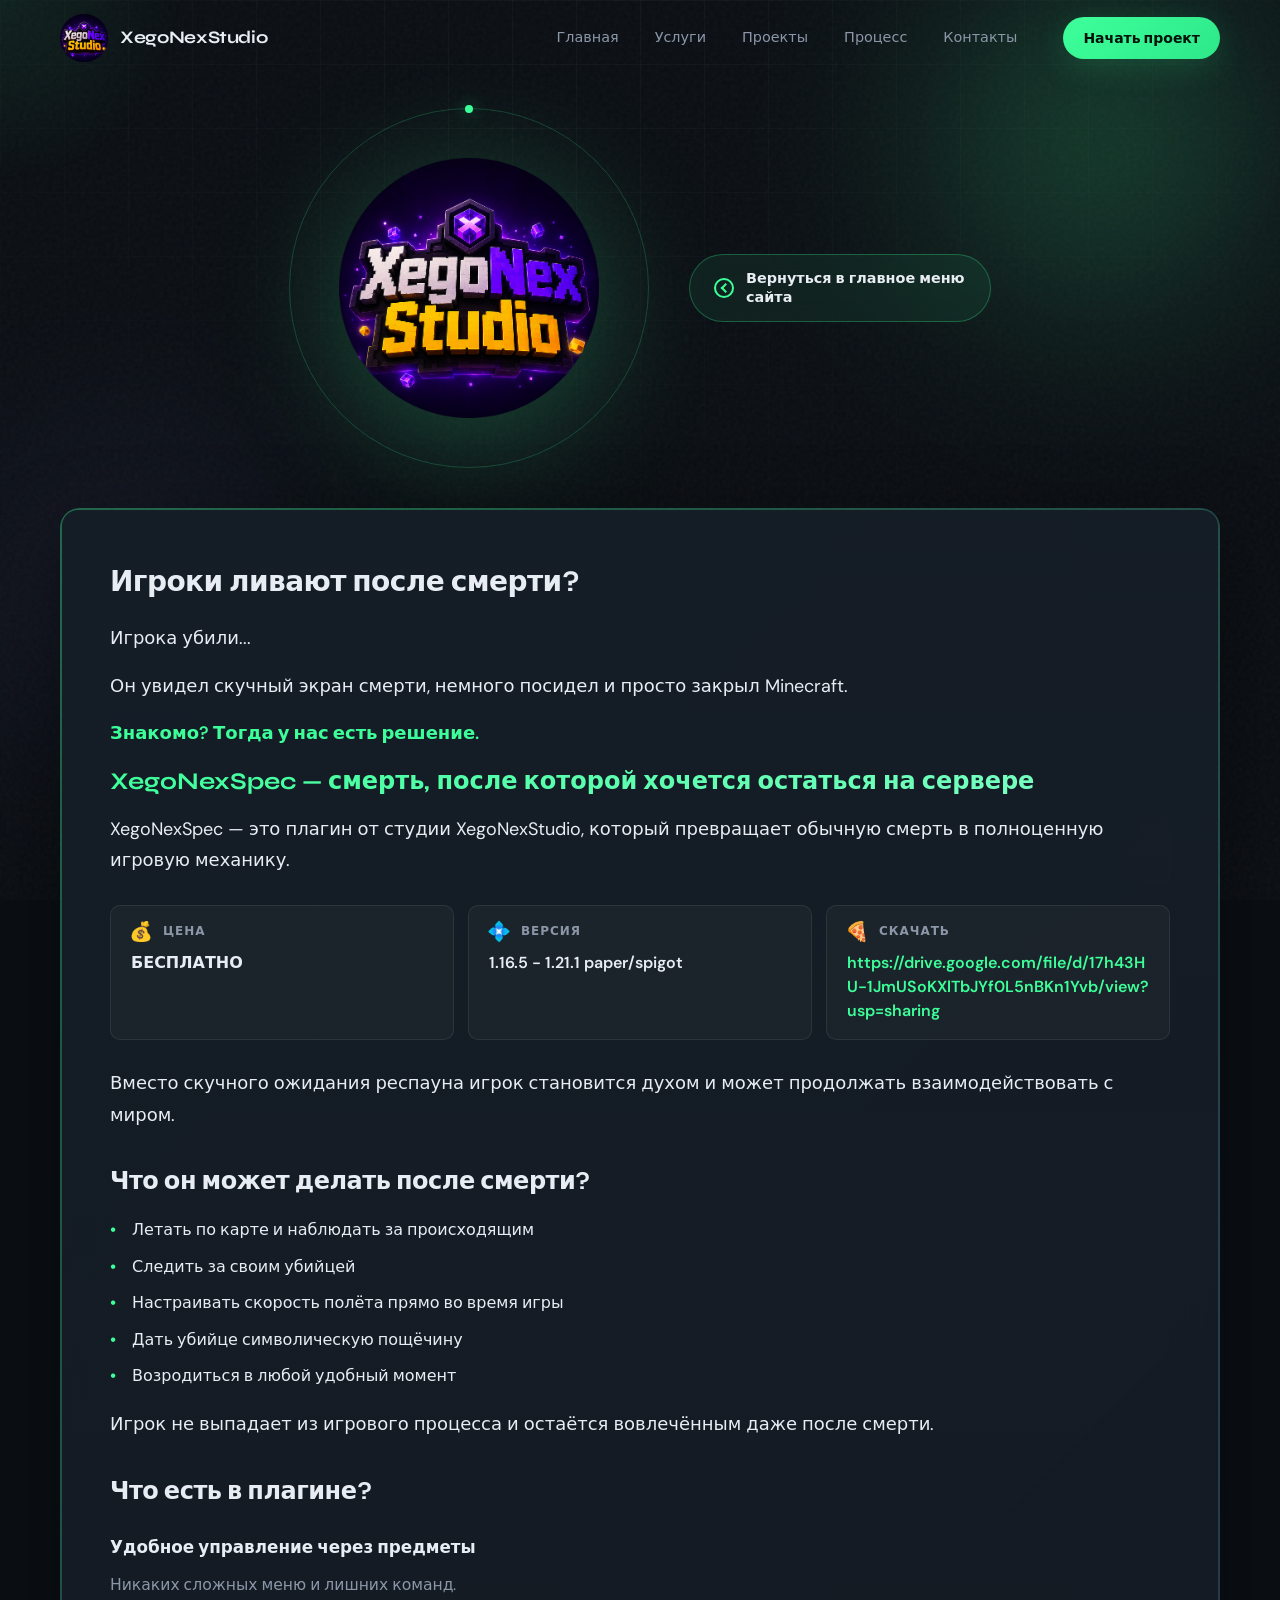
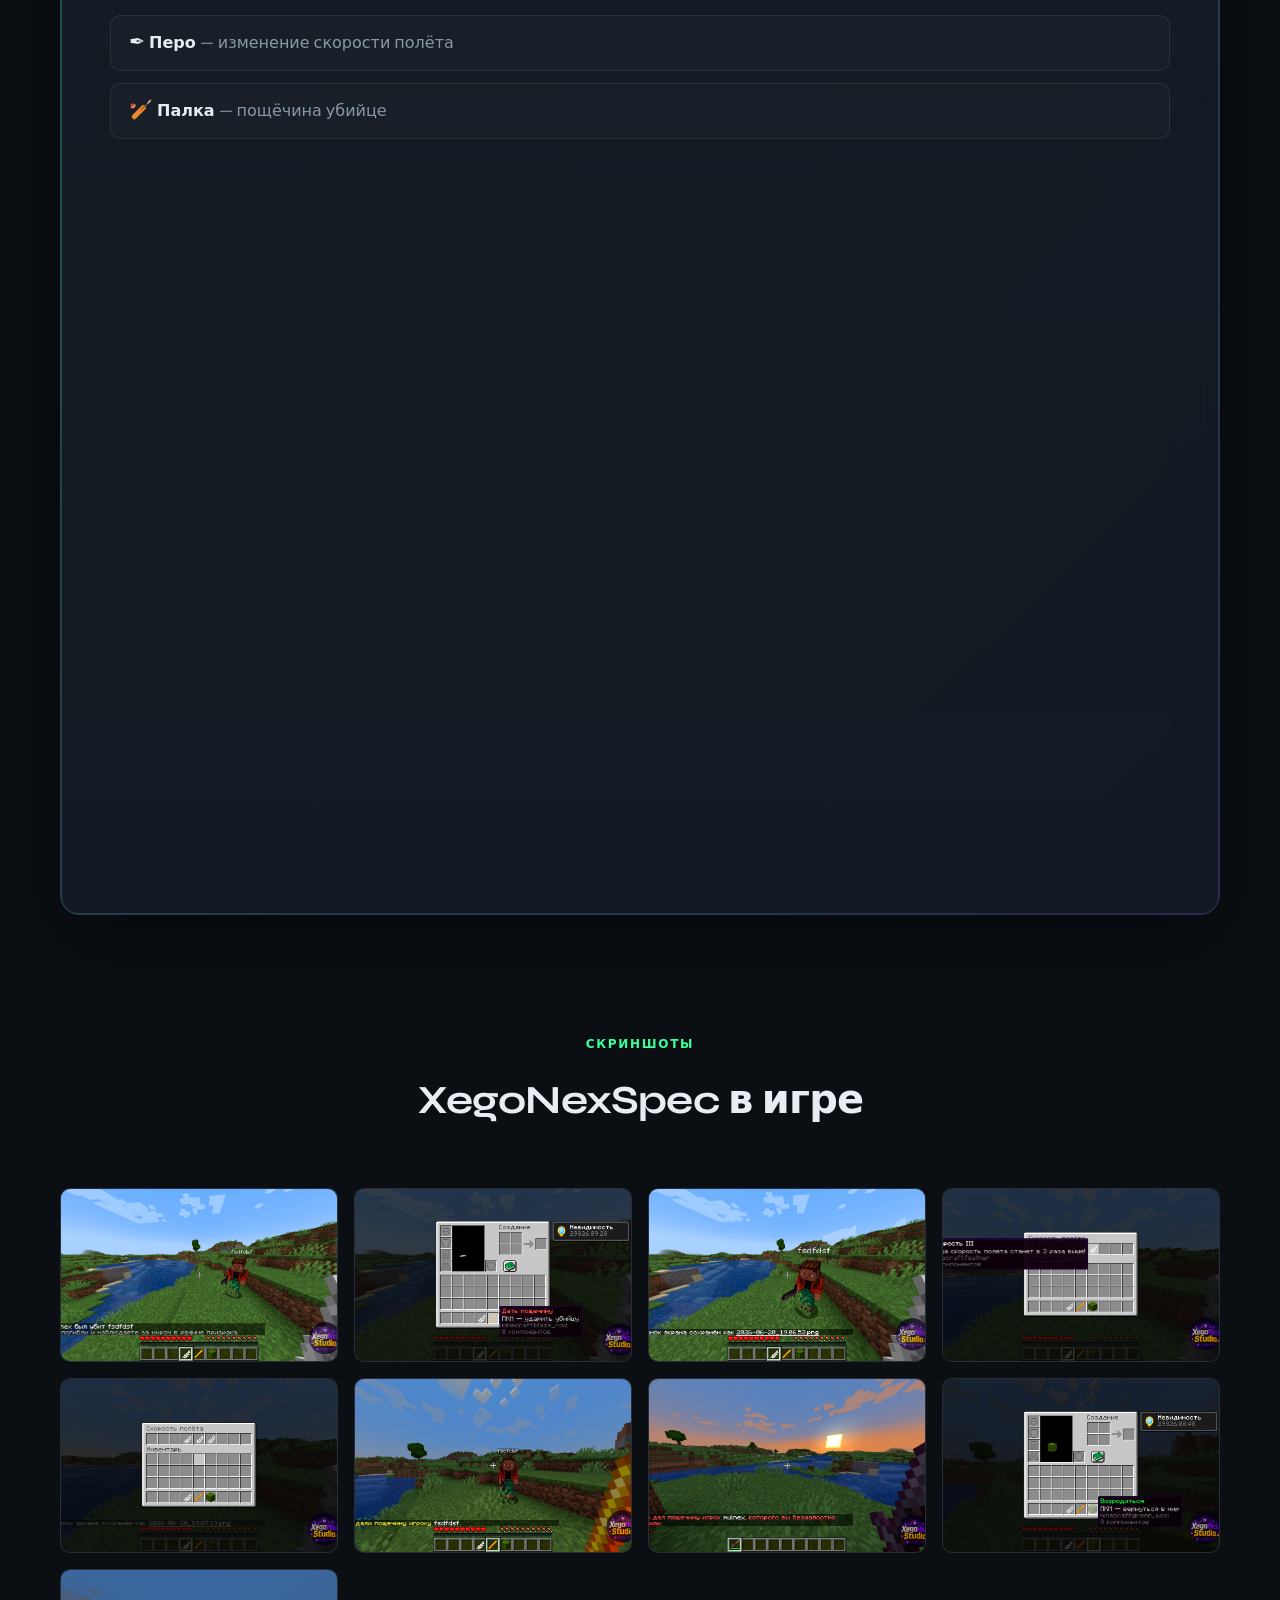
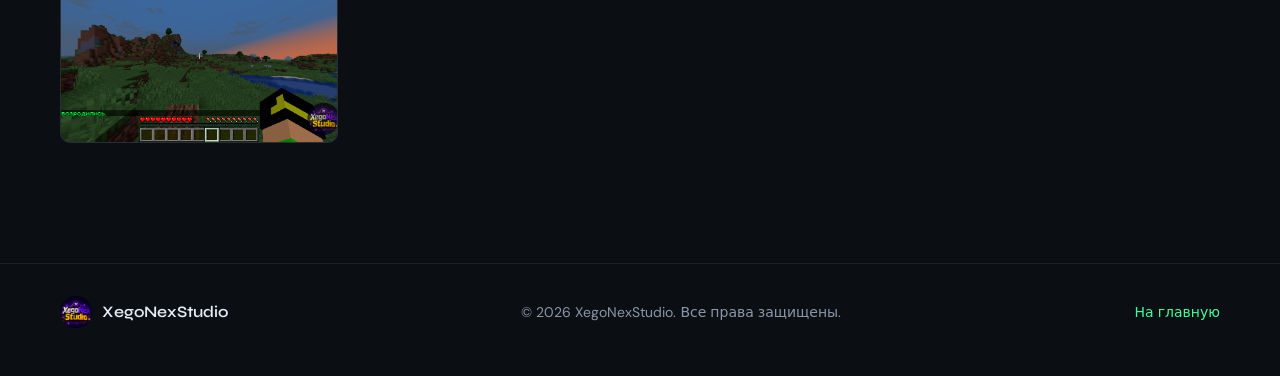
==== commit 94c33764: "Обновлена шапка" ====
--- a/site/src/public_html/xegonexspec/index.html
+++ b/site/src/public_html/xegonexspec/index.html
@@ -21,8 +21,8 @@
 <header class="header"><div class="header__inner container"><a href="../" class="brand"><img src="../assets/img/xegonex.png" alt="XegoNexStudio" class="brand__logo" width="48" height="48"><span class="brand__text">XegoNexStudio</span></a><nav class="nav" aria-label="Основная навигация"><a href="../#home" class="nav__link" data-nav="home">Главная</a><a href="../#services" class="nav__link" data-nav="services">Услуги</a><a href="../#projects" class="nav__link" data-nav="projects">Проекты</a><a href="../#process" class="nav__link" data-nav="process">Процесс</a><a href="../#contact" class="nav__link" data-nav="contact">Контакты</a></nav><a href="../#contact" class="btn btn--primary btn--sm header__cta">Начать проект</a><button class="burger" type="button" aria-label="Открыть меню" aria-expanded="false" data-burger="true"><span></span><span></span><span></span></button></div></header>
 <div class="mobile-nav" data-mobile-nav="true" hidden><nav class="mobile-nav__panel"><a href="../#home" class="mobile-nav__link">Главная</a><a href="../#services" class="mobile-nav__link">Услуги</a><a href="../#projects" class="mobile-nav__link">Проекты</a><a href="../#process" class="mobile-nav__link">Процесс</a><a href="../#contact" class="mobile-nav__link">Контакты</a></nav></div>
 <main class="spec-page" data-spec-page="true">
-<section class="spec-hero section"><div class="container spec-hero__wrap"><a href="../" class="spec-exit reveal"><span class="spec-exit__icon" aria-hidden="true"></span><span class="spec-exit__text">Выйти на главную страницу сайта</span></a><div class="spec-hero__stage reveal"><div class="spec-hero__glow" aria-hidden="true"></div><div class="spec-hero__ring spec-hero__ring--outer"></div><div class="spec-hero__ring spec-hero__ring--inner"></div><div class="spec-hero__spark spec-hero__spark--a" aria-hidden="true"></div><div class="spec-hero__spark spec-hero__spark--b" aria-hidden="true"></div><img src="../plugins/XegoNexSpec (1).png" alt="XegoNexSpec" class="spec-hero__logo" width="280" height="280"></div><p class="spec-hero__badge reveal reveal--delay"><span class="spec-hero__badge-dot"></span>Бесплатный плагин от XegoNexStudio</p></div></section>
-<section class="spec-content section"><div class="container"><div class="spec-frame reveal"><div class="spec-frame__glow" aria-hidden="true"></div><div class="spec-frame__inner"><p class="spec-line spec-line--hook reveal" style="--reveal-delay:0ms">Игроки ливают после смерти?</p><p class="spec-line reveal" style="--reveal-delay:80ms">Игрока убили...</p><p class="spec-line reveal" style="--reveal-delay:160ms">Он увидел скучный экран смерти, немного посидел и просто закрыл Minecraft.</p><p class="spec-line spec-line--accent reveal" style="--reveal-delay:240ms">Знакомо? Тогда у нас есть решение.</p><p class="spec-line spec-line--title reveal" style="--reveal-delay:320ms">XegoNexSpec — смерть, после которой хочется остаться на сервере</p><p class="spec-line reveal" style="--reveal-delay:400ms">XegoNexSpec — это плагин от студии XegoNexStudio, который превращает обычную смерть в полноценную игровую механику.</p><div class="spec-meta"><div class="spec-meta__item reveal" style="--reveal-delay:0ms"><span class="spec-meta__emoji">💰</span><span class="spec-meta__label">ЦЕНА</span><span class="spec-meta__value">БЕСПЛАТНО</span></div><div class="spec-meta__item reveal" style="--reveal-delay:90ms"><span class="spec-meta__emoji">💠</span><span class="spec-meta__label">Версия</span><span class="spec-meta__value">1.16.5 - 1.21.1 paper/spigot</span></div><div class="spec-meta__item reveal" style="--reveal-delay:180ms"><span class="spec-meta__emoji">🍕</span><span class="spec-meta__label">Скачать</span><a href="https://drive.google.com/file/d/17h43HU-1JmUSoKXlTbJYf0L5nBKn1Yvb/view?usp=sharing" class="spec-meta__value spec-meta__link" target="_blank" rel="noopener noreferrer">Google Drive</a></div></div><p class="spec-line reveal" style="--reveal-delay:480ms">Вместо скучного ожидания респауна игрок становится духом и может продолжать взаимодействовать с миром.</p><h2 class="spec-heading reveal" style="--reveal-delay:540ms">Что он может делать после смерти?</h2><ul class="spec-list"><li class="spec-list__item reveal" style="--reveal-delay:0ms">Летать по карте и наблюдать за происходящим</li><li class="spec-list__item reveal" style="--reveal-delay:55ms">Следить за своим убийцей</li><li class="spec-list__item reveal" style="--reveal-delay:110ms">Настраивать скорость полёта прямо во время игры</li><li class="spec-list__item reveal" style="--reveal-delay:165ms">Дать убийце символическую пощёчину</li><li class="spec-list__item reveal" style="--reveal-delay:220ms">Возродиться в любой удобный момент</li></ul><p class="spec-line reveal" style="--reveal-delay:620ms">Игрок не выпадает из игрового процесса и остаётся вовлечённым даже после смерти.</p><h2 class="spec-heading reveal" style="--reveal-delay:680ms">Что есть в плагине?</h2><h3 class="spec-subheading reveal" style="--reveal-delay:720ms">Удобное управление через предметы</h3><p class="spec-line spec-line--muted reveal" style="--reveal-delay:760ms">Никаких сложных меню и лишних команд.</p><ul class="spec-hotbar"><li class="spec-hotbar__item reveal" style="--reveal-delay:0ms"><span class="spec-hotbar__emoji">✒️</span><span class="spec-hotbar__label">Перо</span><span class="spec-hotbar__text"> — изменение скорости полёта</span></li><li class="spec-hotbar__item reveal" style="--reveal-delay:70ms"><span class="spec-hotbar__emoji">🏏</span><span class="spec-hotbar__label">Палка</span><span class="spec-hotbar__text"> — пощёчина убийце</span></li><li class="spec-hotbar__item reveal" style="--reveal-delay:140ms"><span class="spec-hotbar__emoji">🧶</span><span class="spec-hotbar__label">Шерсть</span><span class="spec-hotbar__text"> — возрождение</span></li></ul><p class="spec-line spec-line--muted reveal" style="--reveal-delay:840ms">Всё управление находится прямо в хотбаре и интуитивно понятно любому игроку.</p><h3 class="spec-subheading reveal" style="--reveal-delay:880ms">Качественные звуки и визуальные эффекты</h3><p class="spec-line spec-line--muted reveal" style="--reveal-delay:920ms">Каждое действие сопровождается приятными звуками и визуалами, которые делают режим духа действительно атмосферным.</p><ul class="spec-list"><li class="spec-list__item reveal" style="--reveal-delay:0ms">Красивое появление после смерти</li><li class="spec-list__item reveal" style="--reveal-delay:55ms">Проработанные звуковые эффекты</li><li class="spec-list__item reveal" style="--reveal-delay:110ms">Приятные анимации и визуальные детали</li></ul><h2 class="spec-heading reveal" style="--reveal-delay:1020ms">Почему это полезно для сервера?</h2><p class="spec-line reveal" style="--reveal-delay:1080ms">На большинстве серверов смерть означает потерю интереса и выход из игры.</p><p class="spec-line reveal" style="--reveal-delay:1140ms">С XegoNexSpec игрок продолжает наблюдать за событиями, взаимодействовать с миром и остаётся на сервере дольше.</p><ul class="spec-checklist"><li class="spec-checklist__item reveal" style="--reveal-delay:0ms"><span class="spec-checklist__mark" aria-hidden="true">✅</span><span>Меньше ливов после смерти</span></li><li class="spec-checklist__item reveal" style="--reveal-delay:70ms"><span class="spec-checklist__mark" aria-hidden="true">✅</span><span>Больше удержание игроков</span></li><li class="spec-checklist__item reveal" style="--reveal-delay:140ms"><span class="spec-checklist__mark" aria-hidden="true">✅</span><span>Больше активности и интереса к игре</span></li></ul></div></div></div></section>
+<section class="spec-hero section"><div class="container"><div class="spec-hero__bar reveal"><div class="hero__logo-wrap spec-hero__logo-wrap"><div class="hero__ring hero__ring--outer"></div><div class="hero__ring hero__ring--inner"></div><img src="../assets/img/xegonex.png" alt="XegoNexStudio" class="hero__logo" width="320" height="320"></div><a href="../" class="spec-home-btn"><span class="spec-home-btn__icon" aria-hidden="true"></span><span class="spec-home-btn__text">Вернуться в главное меню сайта</span></a></div></div></section>
+<section class="spec-content section"><div class="container"><div class="spec-frame reveal"><div class="spec-frame__glow" aria-hidden="true"></div><div class="spec-frame__inner"><p class="spec-line spec-line--hook reveal" style="--reveal-delay:0ms">Игроки ливают после смерти?</p><p class="spec-line reveal" style="--reveal-delay:80ms">Игрока убили...</p><p class="spec-line reveal" style="--reveal-delay:160ms">Он увидел скучный экран смерти, немного посидел и просто закрыл Minecraft.</p><p class="spec-line spec-line--accent reveal" style="--reveal-delay:240ms">Знакомо? Тогда у нас есть решение.</p><p class="spec-line spec-line--title reveal" style="--reveal-delay:320ms">XegoNexSpec — смерть, после которой хочется остаться на сервере</p><p class="spec-line reveal" style="--reveal-delay:400ms">XegoNexSpec — это плагин от студии XegoNexStudio, который превращает обычную смерть в полноценную игровую механику.</p><div class="spec-meta"><div class="spec-meta__item reveal" style="--reveal-delay:0ms"><div class="spec-meta__head"><span class="spec-meta__emoji">💰</span><span class="spec-meta__label">ЦЕНА</span></div><div class="spec-meta__body"><span class="spec-meta__value">БЕСПЛАТНО</span></div></div><div class="spec-meta__item reveal" style="--reveal-delay:90ms"><div class="spec-meta__head"><span class="spec-meta__emoji">💠</span><span class="spec-meta__label">Версия</span></div><div class="spec-meta__body"><span class="spec-meta__value">1.16.5 - 1.21.1 paper/spigot</span></div></div><div class="spec-meta__item reveal" style="--reveal-delay:180ms"><div class="spec-meta__head"><span class="spec-meta__emoji">🍕</span><span class="spec-meta__label">Скачать</span></div><div class="spec-meta__body"><a href="https://drive.google.com/file/d/17h43HU-1JmUSoKXlTbJYf0L5nBKn1Yvb/view?usp=sharing" class="spec-meta__value spec-meta__link" target="_blank" rel="noopener noreferrer">https://drive.google.com/file/d/17h43HU-1JmUSoKXlTbJYf0L5nBKn1Yvb/view?usp=sharing</a></div></div></div><p class="spec-line reveal" style="--reveal-delay:480ms">Вместо скучного ожидания респауна игрок становится духом и может продолжать взаимодействовать с миром.</p><h2 class="spec-heading reveal" style="--reveal-delay:540ms">Что он может делать после смерти?</h2><ul class="spec-list"><li class="spec-list__item reveal" style="--reveal-delay:0ms">Летать по карте и наблюдать за происходящим</li><li class="spec-list__item reveal" style="--reveal-delay:55ms">Следить за своим убийцей</li><li class="spec-list__item reveal" style="--reveal-delay:110ms">Настраивать скорость полёта прямо во время игры</li><li class="spec-list__item reveal" style="--reveal-delay:165ms">Дать убийце символическую пощёчину</li><li class="spec-list__item reveal" style="--reveal-delay:220ms">Возродиться в любой удобный момент</li></ul><p class="spec-line reveal" style="--reveal-delay:620ms">Игрок не выпадает из игрового процесса и остаётся вовлечённым даже после смерти.</p><h2 class="spec-heading reveal" style="--reveal-delay:680ms">Что есть в плагине?</h2><h3 class="spec-subheading reveal" style="--reveal-delay:720ms">Удобное управление через предметы</h3><p class="spec-line spec-line--muted reveal" style="--reveal-delay:760ms">Никаких сложных меню и лишних команд.</p><ul class="spec-hotbar"><li class="spec-hotbar__item reveal" style="--reveal-delay:0ms"><span class="spec-hotbar__emoji">✒️</span><span class="spec-hotbar__label">Перо</span><span class="spec-hotbar__text"> — изменение скорости полёта</span></li><li class="spec-hotbar__item reveal" style="--reveal-delay:70ms"><span class="spec-hotbar__emoji">🏏</span><span class="spec-hotbar__label">Палка</span><span class="spec-hotbar__text"> — пощёчина убийце</span></li><li class="spec-hotbar__item reveal" style="--reveal-delay:140ms"><span class="spec-hotbar__emoji">🧶</span><span class="spec-hotbar__label">Шерсть</span><span class="spec-hotbar__text"> — возрождение</span></li></ul><p class="spec-line spec-line--muted reveal" style="--reveal-delay:840ms">Всё управление находится прямо в хотбаре и интуитивно понятно любому игроку.</p><h3 class="spec-subheading reveal" style="--reveal-delay:880ms">Качественные звуки и визуальные эффекты</h3><p class="spec-line spec-line--muted reveal" style="--reveal-delay:920ms">Каждое действие сопровождается приятными звуками и визуалами, которые делают режим духа действительно атмосферным.</p><ul class="spec-list"><li class="spec-list__item reveal" style="--reveal-delay:0ms">Красивое появление после смерти</li><li class="spec-list__item reveal" style="--reveal-delay:55ms">Проработанные звуковые эффекты</li><li class="spec-list__item reveal" style="--reveal-delay:110ms">Приятные анимации и визуальные детали</li></ul><h2 class="spec-heading reveal" style="--reveal-delay:1020ms">Почему это полезно для сервера?</h2><p class="spec-line reveal" style="--reveal-delay:1080ms">На большинстве серверов смерть означает потерю интереса и выход из игры.</p><p class="spec-line reveal" style="--reveal-delay:1140ms">С XegoNexSpec игрок продолжает наблюдать за событиями, взаимодействовать с миром и остаётся на сервере дольше.</p><ul class="spec-checklist"><li class="spec-checklist__item reveal" style="--reveal-delay:0ms"><span class="spec-checklist__mark" aria-hidden="true">✅</span><span>Меньше ливов после смерти</span></li><li class="spec-checklist__item reveal" style="--reveal-delay:70ms"><span class="spec-checklist__mark" aria-hidden="true">✅</span><span>Больше удержание игроков</span></li><li class="spec-checklist__item reveal" style="--reveal-delay:140ms"><span class="spec-checklist__mark" aria-hidden="true">✅</span><span>Больше активности и интереса к игре</span></li></ul></div></div></div></section>
 <section class="spec-gallery section"><div class="container"><div class="section-head reveal"><p class="eyebrow">Скриншоты</p><h2 class="section-head__title">XegoNexSpec в игре</h2></div><div class="spec-gallery__grid"><figure class="spec-gallery__item reveal project-card--gallery" style="--reveal-delay:0ms" data-project-gallery='["../plugins/XegoNexSpec (1).png","../plugins/XegoNexSpec (2).png","../plugins/XegoNexSpec (3).png","../plugins/XegoNexSpec (4).png","../plugins/XegoNexSpec (5).png","../plugins/XegoNexSpec (6).png","../plugins/XegoNexSpec (7).png","../plugins/XegoNexSpec (8).png","../plugins/XegoNexSpec (9).png"]' data-project-title="XegoNexSpec" tabindex="0" role="button"><img src="../plugins/XegoNexSpec (1).png" alt="XegoNexSpec — скриншот 1" class="spec-gallery__img" loading="eager"></figure><figure class="spec-gallery__item reveal project-card--gallery" style="--reveal-delay:60ms" data-project-gallery='["../plugins/XegoNexSpec (1).png","../plugins/XegoNexSpec (2).png","../plugins/XegoNexSpec (3).png","../plugins/XegoNexSpec (4).png","../plugins/XegoNexSpec (5).png","../plugins/XegoNexSpec (6).png","../plugins/XegoNexSpec (7).png","../plugins/XegoNexSpec (8).png","../plugins/XegoNexSpec (9).png"]' data-project-title="XegoNexSpec" tabindex="0" role="button"><img src="../plugins/XegoNexSpec (2).png" alt="XegoNexSpec — скриншот 2" class="spec-gallery__img" loading="eager"></figure><figure class="spec-gallery__item reveal project-card--gallery" style="--reveal-delay:120ms" data-project-gallery='["../plugins/XegoNexSpec (1).png","../plugins/XegoNexSpec (2).png","../plugins/XegoNexSpec (3).png","../plugins/XegoNexSpec (4).png","../plugins/XegoNexSpec (5).png","../plugins/XegoNexSpec (6).png","../plugins/XegoNexSpec (7).png","../plugins/XegoNexSpec (8).png","../plugins/XegoNexSpec (9).png"]' data-project-title="XegoNexSpec" tabindex="0" role="button"><img src="../plugins/XegoNexSpec (3).png" alt="XegoNexSpec — скриншот 3" class="spec-gallery__img" loading="eager"></figure><figure class="spec-gallery__item reveal project-card--gallery" style="--reveal-delay:180ms" data-project-gallery='["../plugins/XegoNexSpec (1).png","../plugins/XegoNexSpec (2).png","../plugins/XegoNexSpec (3).png","../plugins/XegoNexSpec (4).png","../plugins/XegoNexSpec (5).png","../plugins/XegoNexSpec (6).png","../plugins/XegoNexSpec (7).png","../plugins/XegoNexSpec (8).png","../plugins/XegoNexSpec (9).png"]' data-project-title="XegoNexSpec" tabindex="0" role="button"><img src="../plugins/XegoNexSpec (4).png" alt="XegoNexSpec — скриншот 4" class="spec-gallery__img" loading="eager"></figure><figure class="spec-gallery__item reveal project-card--gallery" style="--reveal-delay:240ms" data-project-gallery='["../plugins/XegoNexSpec (1).png","../plugins/XegoNexSpec (2).png","../plugins/XegoNexSpec (3).png","../plugins/XegoNexSpec (4).png","../plugins/XegoNexSpec (5).png","../plugins/XegoNexSpec (6).png","../plugins/XegoNexSpec (7).png","../plugins/XegoNexSpec (8).png","../plugins/XegoNexSpec (9).png"]' data-project-title="XegoNexSpec" tabindex="0" role="button"><img src="../plugins/XegoNexSpec (5).png" alt="XegoNexSpec — скриншот 5" class="spec-gallery__img" loading="lazy"></figure><figure class="spec-gallery__item reveal project-card--gallery" style="--reveal-delay:300ms" data-project-gallery='["../plugins/XegoNexSpec (1).png","../plugins/XegoNexSpec (2).png","../plugins/XegoNexSpec (3).png","../plugins/XegoNexSpec (4).png","../plugins/XegoNexSpec (5).png","../plugins/XegoNexSpec (6).png","../plugins/XegoNexSpec (7).png","../plugins/XegoNexSpec (8).png","../plugins/XegoNexSpec (9).png"]' data-project-title="XegoNexSpec" tabindex="0" role="button"><img src="../plugins/XegoNexSpec (6).png" alt="XegoNexSpec — скриншот 6" class="spec-gallery__img" loading="lazy"></figure><figure class="spec-gallery__item reveal project-card--gallery" style="--reveal-delay:360ms" data-project-gallery='["../plugins/XegoNexSpec (1).png","../plugins/XegoNexSpec (2).png","../plugins/XegoNexSpec (3).png","../plugins/XegoNexSpec (4).png","../plugins/XegoNexSpec (5).png","../plugins/XegoNexSpec (6).png","../plugins/XegoNexSpec (7).png","../plugins/XegoNexSpec (8).png","../plugins/XegoNexSpec (9).png"]' data-project-title="XegoNexSpec" tabindex="0" role="button"><img src="../plugins/XegoNexSpec (7).png" alt="XegoNexSpec — скриншот 7" class="spec-gallery__img" loading="lazy"></figure><figure class="spec-gallery__item reveal project-card--gallery" style="--reveal-delay:420ms" data-project-gallery='["../plugins/XegoNexSpec (1).png","../plugins/XegoNexSpec (2).png","../plugins/XegoNexSpec (3).png","../plugins/XegoNexSpec (4).png","../plugins/XegoNexSpec (5).png","../plugins/XegoNexSpec (6).png","../plugins/XegoNexSpec (7).png","../plugins/XegoNexSpec (8).png","../plugins/XegoNexSpec (9).png"]' data-project-title="XegoNexSpec" tabindex="0" role="button"><img src="../plugins/XegoNexSpec (8).png" alt="XegoNexSpec — скриншот 8" class="spec-gallery__img" loading="lazy"></figure><figure class="spec-gallery__item reveal project-card--gallery" style="--reveal-delay:480ms" data-project-gallery='["../plugins/XegoNexSpec (1).png","../plugins/XegoNexSpec (2).png","../plugins/XegoNexSpec (3).png","../plugins/XegoNexSpec (4).png","../plugins/XegoNexSpec (5).png","../plugins/XegoNexSpec (6).png","../plugins/XegoNexSpec (7).png","../plugins/XegoNexSpec (8).png","../plugins/XegoNexSpec (9).png"]' data-project-title="XegoNexSpec" tabindex="0" role="button"><img src="../plugins/XegoNexSpec (9).png" alt="XegoNexSpec — скриншот 9" class="spec-gallery__img" loading="lazy"></figure></div></div></section>
 </main>
 <footer class="footer"><div class="container footer__inner"><div class="footer__brand"><img src="../assets/img/xegonex.png" alt="" class="footer__logo" width="32" height="32" aria-hidden="true"><span>XegoNexStudio</span></div><p class="footer__copy">© 2026 XegoNexStudio. Все права защищены.</p><a href="../" class="footer__top">На главную</a></div></footer>
--- a/site/src/public_html/assets/css/main.css
+++ b/site/src/public_html/assets/css/main.css
@@ -1717,194 +1717,85 @@
 
 .spec-hero {
   padding-top: calc(var(--header-h) + 32px);
-  padding-bottom: clamp(32px, 6vw, 56px);
-}
-
-.spec-hero__wrap {
-  position: relative;
-  display: flex;
-  flex-direction: column;
-  align-items: center;
-  text-align: center;
-}
-
-.spec-exit {
-  position: absolute;
-  top: 0;
-  right: 0;
+  padding-bottom: clamp(24px, 4vw, 40px);
+}
+
+.spec-hero__bar {
+  display: flex;
+  align-items: center;
+  justify-content: center;
+  gap: clamp(24px, 4vw, 40px);
+  flex-wrap: wrap;
+}
+
+.spec-hero__logo-wrap {
+  flex-shrink: 0;
+}
+
+.spec-home-btn {
+  position: relative;
   display: inline-flex;
   align-items: center;
-  gap: 10px;
-  padding: 12px 20px;
+  gap: 12px;
+  padding: 14px 24px;
   border-radius: 999px;
-  border: 1px solid rgba(61, 255, 154, 0.25);
-  background: rgba(61, 255, 154, 0.06);
+  border: 1px solid rgba(61, 255, 154, 0.28);
+  background: rgba(61, 255, 154, 0.07);
   backdrop-filter: blur(12px);
-  font-size: 0.875rem;
+  font-size: 0.9rem;
   font-weight: 600;
   color: var(--text);
   overflow: hidden;
+  flex-shrink: 0;
   transition: transform 0.4s var(--ease-out), border-color 0.4s ease, box-shadow 0.4s ease, background 0.4s ease;
 }
 
-.spec-exit::before {
+.spec-home-btn::before {
   content: "";
   position: absolute;
   inset: 0;
-  background: linear-gradient(120deg, transparent 30%, rgba(61, 255, 154, 0.18) 50%, transparent 70%);
+  background: linear-gradient(120deg, transparent 30%, rgba(61, 255, 154, 0.2) 50%, transparent 70%);
   transform: translateX(-120%);
-  transition: transform 0.6s var(--ease-out);
-}
-
-.spec-exit:hover {
-  transform: translateY(-2px);
-  border-color: rgba(61, 255, 154, 0.5);
-  background: rgba(61, 255, 154, 0.12);
-  box-shadow: 0 12px 40px rgba(61, 255, 154, 0.15);
-}
-
-.spec-exit:hover::before {
+  transition: transform 0.65s var(--ease-out);
+}
+
+.spec-home-btn:hover {
+  transform: translateY(-3px);
+  border-color: rgba(61, 255, 154, 0.55);
+  background: rgba(61, 255, 154, 0.14);
+  box-shadow: 0 14px 44px rgba(61, 255, 154, 0.18);
+}
+
+.spec-home-btn:hover::before {
   transform: translateX(120%);
 }
 
-.spec-exit__icon {
-  width: 18px;
-  height: 18px;
+.spec-home-btn__icon {
+  width: 20px;
+  height: 20px;
   border-radius: 50%;
   border: 2px solid var(--accent);
   position: relative;
   flex-shrink: 0;
 }
 
-.spec-exit__icon::after {
+.spec-home-btn__icon::after {
   content: "";
   position: absolute;
   top: 50%;
   left: 50%;
-  width: 6px;
-  height: 6px;
+  width: 7px;
+  height: 7px;
   border-left: 2px solid var(--accent);
   border-bottom: 2px solid var(--accent);
-  transform: translate(-30%, -50%) rotate(45deg);
-}
-
-.spec-exit__text {
-  position: relative;
-}
-
-.spec-hero__stage {
-  position: relative;
-  width: min(320px, 72vw);
-  aspect-ratio: 1;
-  display: grid;
-  place-items: center;
-  margin-bottom: 24px;
-}
-
-.spec-hero__glow {
-  position: absolute;
-  inset: -20%;
-  border-radius: 50%;
-  background: radial-gradient(circle, var(--accent-glow), transparent 65%);
-  opacity: 0.45;
-  animation: specGlowPulse 4s ease-in-out infinite;
-}
-
-@keyframes specGlowPulse {
-  0%, 100% { transform: scale(0.95); opacity: 0.35; }
-  50% { transform: scale(1.08); opacity: 0.6; }
-}
-
-.spec-hero__ring {
-  position: absolute;
-  border-radius: 50%;
-  border: 1px solid rgba(61, 255, 154, 0.2);
-}
-
-.spec-hero__ring--outer {
-  inset: -8%;
-  animation: specRingSpin 16s linear infinite;
-}
-
-.spec-hero__ring--inner {
-  inset: 4%;
-  border-color: rgba(139, 125, 255, 0.25);
-  animation: specRingSpin 12s linear infinite reverse;
-}
-
-@keyframes specRingSpin {
-  from { transform: rotate(0deg); }
-  to { transform: rotate(360deg); }
-}
-
-.spec-hero__spark {
-  position: absolute;
-  width: 8px;
-  height: 8px;
-  border-radius: 50%;
-  background: var(--accent);
-  box-shadow: 0 0 16px var(--accent-glow);
-}
-
-.spec-hero__spark--a {
-  top: 12%;
-  right: 8%;
-  animation: specSpark 3s ease-in-out infinite;
-}
-
-.spec-hero__spark--b {
-  bottom: 18%;
-  left: 6%;
-  background: var(--violet);
-  box-shadow: 0 0 16px rgba(139, 125, 255, 0.5);
-  animation: specSpark 3.6s ease-in-out infinite 0.8s;
-}
-
-@keyframes specSpark {
-  0%, 100% { transform: scale(0.6); opacity: 0.4; }
-  50% { transform: scale(1.2); opacity: 1; }
-}
-
-.spec-hero__logo {
-  position: relative;
-  z-index: 2;
-  width: 72%;
-  height: auto;
-  border-radius: 24px;
-  filter: drop-shadow(0 16px 48px rgba(0, 0, 0, 0.45));
-  animation: specLogoFloat 5s ease-in-out infinite;
-}
-
-@keyframes specLogoFloat {
-  0%, 100% { transform: translateY(0); }
-  50% { transform: translateY(-10px); }
-}
-
-.spec-hero__badge {
-  display: inline-flex;
-  align-items: center;
-  gap: 10px;
-  padding: 10px 18px;
-  border-radius: 999px;
-  border: 1px solid var(--border);
-  background: rgba(255, 255, 255, 0.03);
-  font-size: 0.875rem;
-  font-weight: 500;
-  color: var(--text-muted);
-}
-
-.spec-hero__badge-dot {
-  width: 8px;
-  height: 8px;
-  border-radius: 50%;
-  background: var(--accent);
-  box-shadow: 0 0 12px var(--accent-glow);
-  animation: specBadgePulse 2s ease-in-out infinite;
-}
-
-@keyframes specBadgePulse {
-  0%, 100% { opacity: 0.6; transform: scale(0.9); }
-  50% { opacity: 1; transform: scale(1.1); }
+  transform: translate(-28%, -50%) rotate(45deg);
+}
+
+.spec-home-btn__text {
+  position: relative;
+  max-width: 220px;
+  line-height: 1.35;
+  text-align: left;
 }
 
 .spec-content {
@@ -2005,30 +1896,41 @@
 .spec-meta {
   display: flex;
   flex-wrap: wrap;
-  gap: 12px;
+  gap: 14px;
   margin: 28px 0;
 }
 
+.spec-meta__item:hover {
+  border-color: rgba(61, 255, 154, 0.3);
+  transform: translateY(-2px);
+}
+
 .spec-meta__item {
   display: flex;
-  flex-wrap: wrap;
-  align-items: center;
-  gap: 8px;
-  padding: 12px 16px;
+  flex-direction: column;
+  gap: 10px;
+  padding: 16px 18px;
   border-radius: var(--radius-sm);
   border: 1px solid var(--border);
   background: rgba(255, 255, 255, 0.03);
   transition: border-color 0.35s ease, transform 0.35s var(--ease-out);
-}
-
-.spec-meta__item:hover {
-  border-color: rgba(61, 255, 154, 0.3);
-  transform: translateY(-2px);
+  flex: 1 1 240px;
+}
+
+.spec-meta__head {
+  display: flex;
+  align-items: center;
+  gap: 10px;
+}
+
+.spec-meta__body {
+  padding-left: 2px;
 }
 
 .spec-meta__emoji {
-  font-size: 1.1rem;
+  font-size: 1.2rem;
   line-height: 1;
+  flex-shrink: 0;
 }
 
 .spec-meta__label {
@@ -2040,8 +1942,11 @@
 }
 
 .spec-meta__value {
+  display: block;
   font-weight: 600;
   color: var(--text);
+  line-height: 1.5;
+  word-break: break-all;
 }
 
 .spec-meta__link {
@@ -2186,10 +2091,13 @@
     grid-template-columns: repeat(2, 1fr);
   }
 
-  .spec-exit {
-    position: static;
-    margin-bottom: 28px;
-    align-self: flex-end;
+  .spec-hero__bar {
+    flex-direction: column;
+  }
+
+  .spec-home-btn__text {
+    max-width: none;
+    text-align: center;
   }
 }
 
@@ -2202,8 +2110,8 @@
     flex-direction: column;
   }
 
-  .spec-exit {
-    align-self: stretch;
+  .spec-home-btn {
+    width: 100%;
     justify-content: center;
   }
 }
@@ -2242,12 +2150,8 @@
     animation: none;
   }
 
-  .spec-hero__logo,
-  .spec-hero__ring,
-  .spec-hero__glow,
-  .spec-hero__spark,
-  .spec-frame,
-  .spec-hero__badge-dot {
+  .spec-hero__logo-wrap,
+  .spec-frame {
     animation: none;
   }
 }
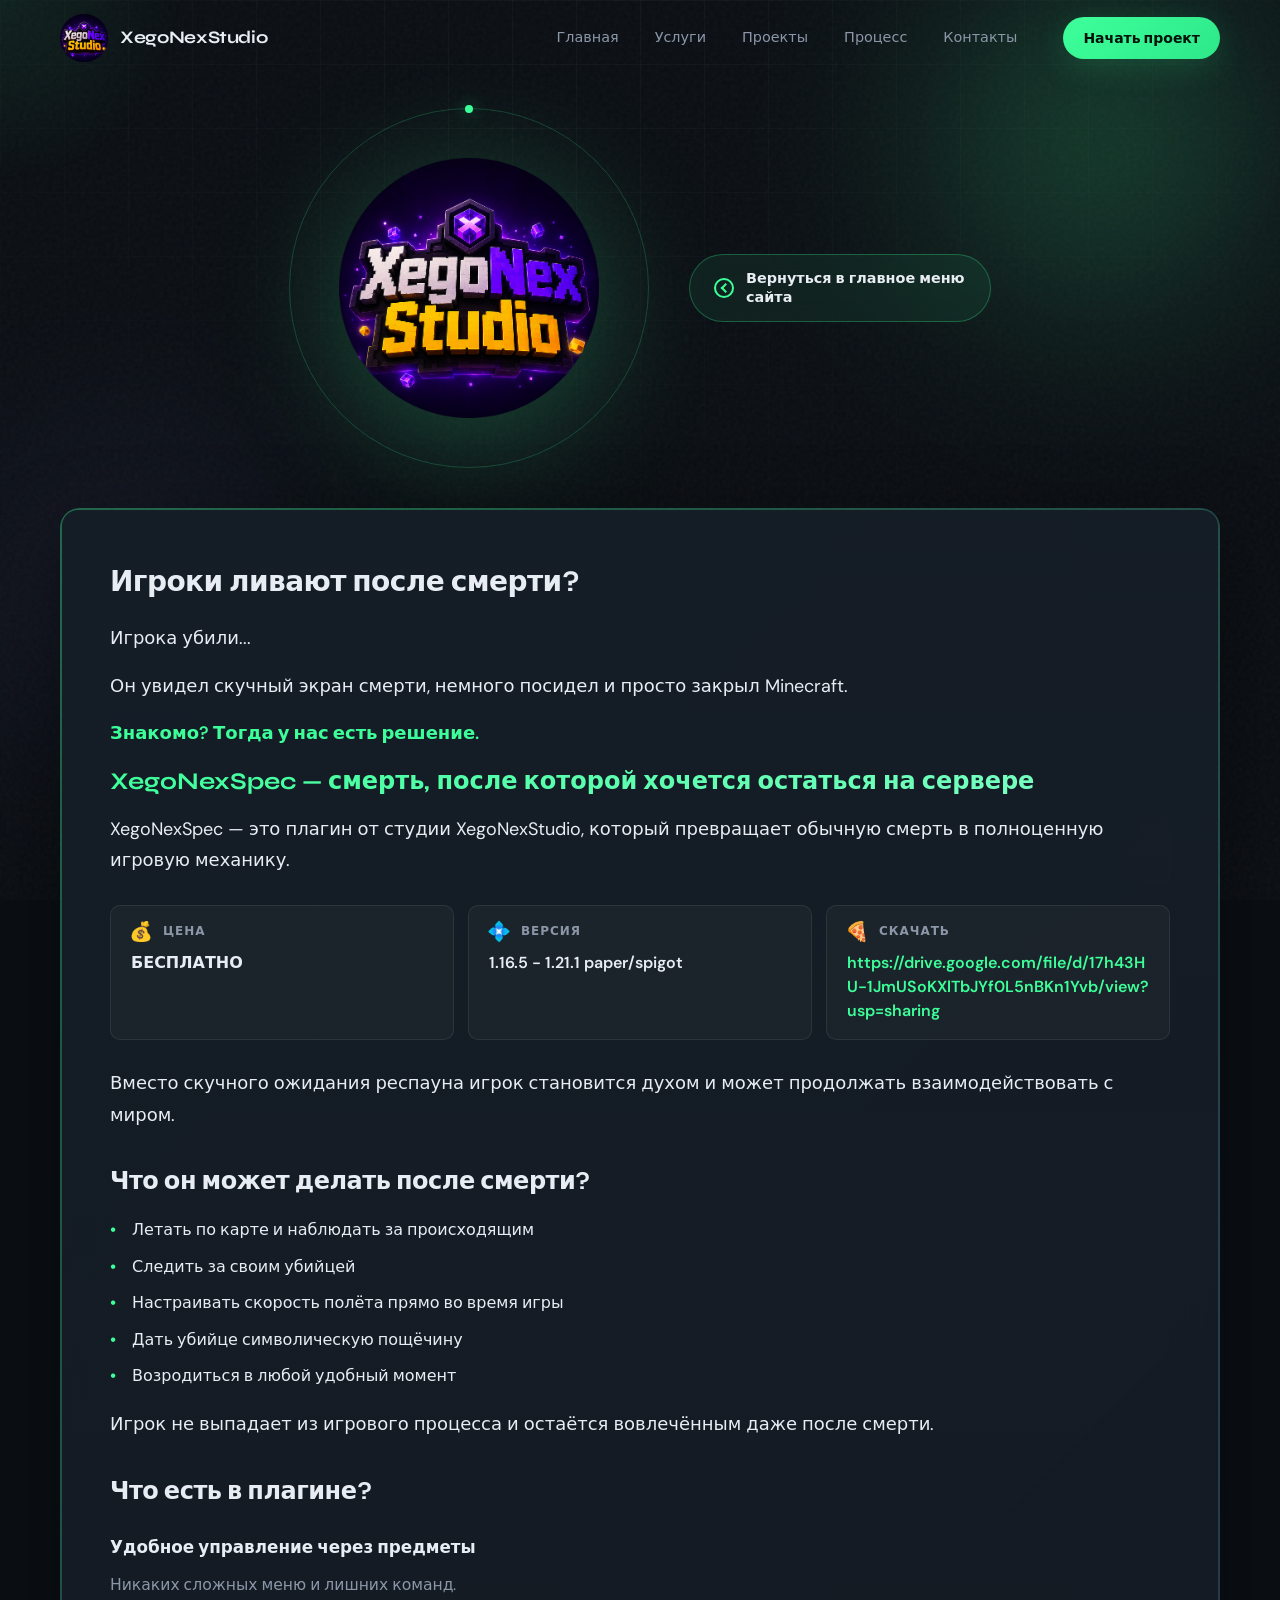
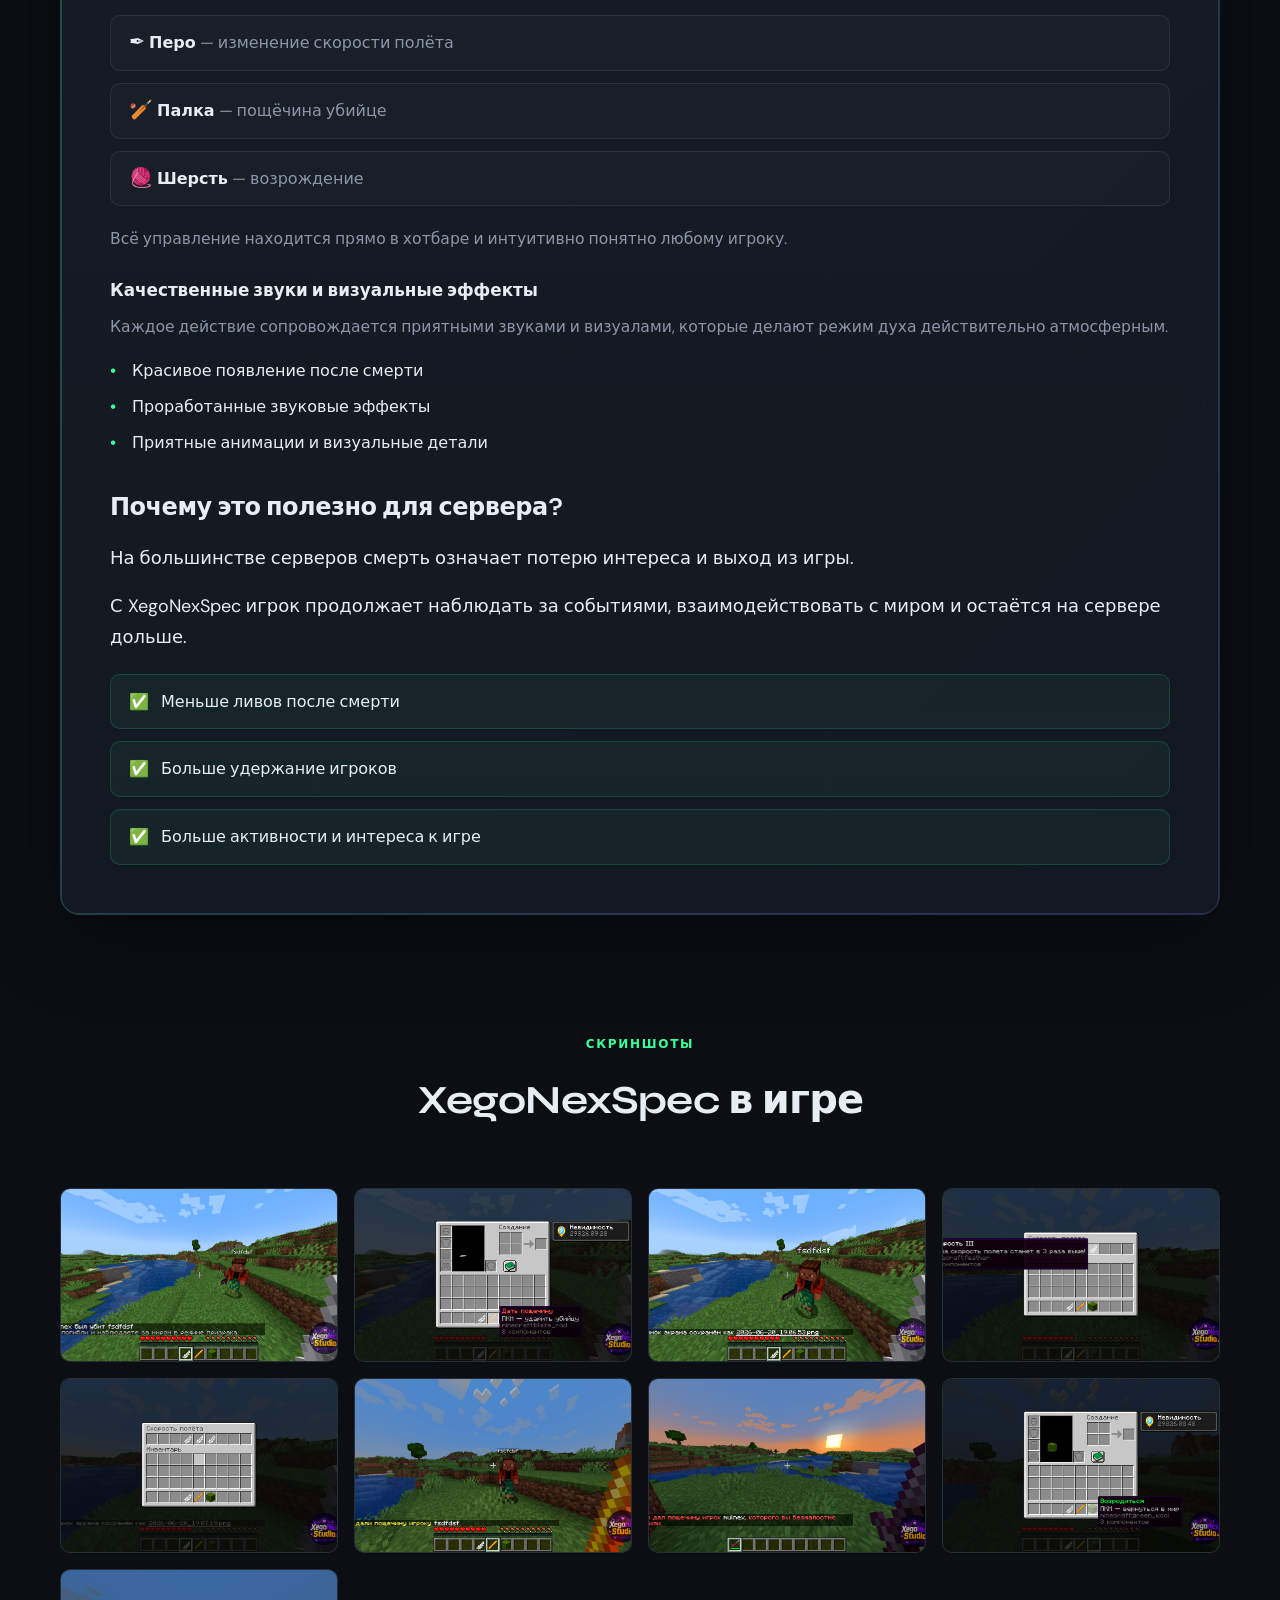
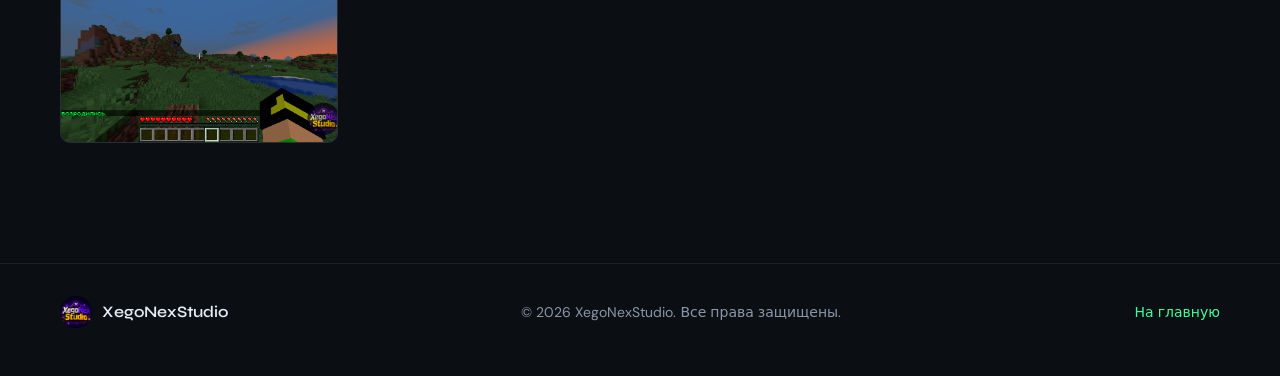
==== commit 0f28e2db: "обновление" ====
--- a/site/src/public_html/xegonexspec/index.html
+++ b/site/src/public_html/xegonexspec/index.html
@@ -14,7 +14,7 @@
 <link rel="preconnect" href="https://fonts.gstatic.com" crossorigin>
 <link rel="stylesheet" href="https://fonts.googleapis.com/css2?family=DM+Sans:ital,opsz,wght@0,9..40,400;0,9..40,500;0,9..40,600;1,9..40,400&family=Syne:wght@500;600;700;800&display=swap">
 <link rel="stylesheet" href="../assets/css/main.css">
-<link rel="icon" type="image/png" href="../plugins/XegoNexSpec (1).png">
+<link rel="icon" type="image/png" href="../assets/img/xegonex.png">
 </head>
 <body>
 <div class="ambient" aria-hidden="true"><div class="ambient__orb ambient__orb--one"></div><div class="ambient__orb ambient__orb--two"></div><div class="ambient__grid"></div><div class="ambient__noise"></div></div><div class="cursor-glow" aria-hidden="true"></div>
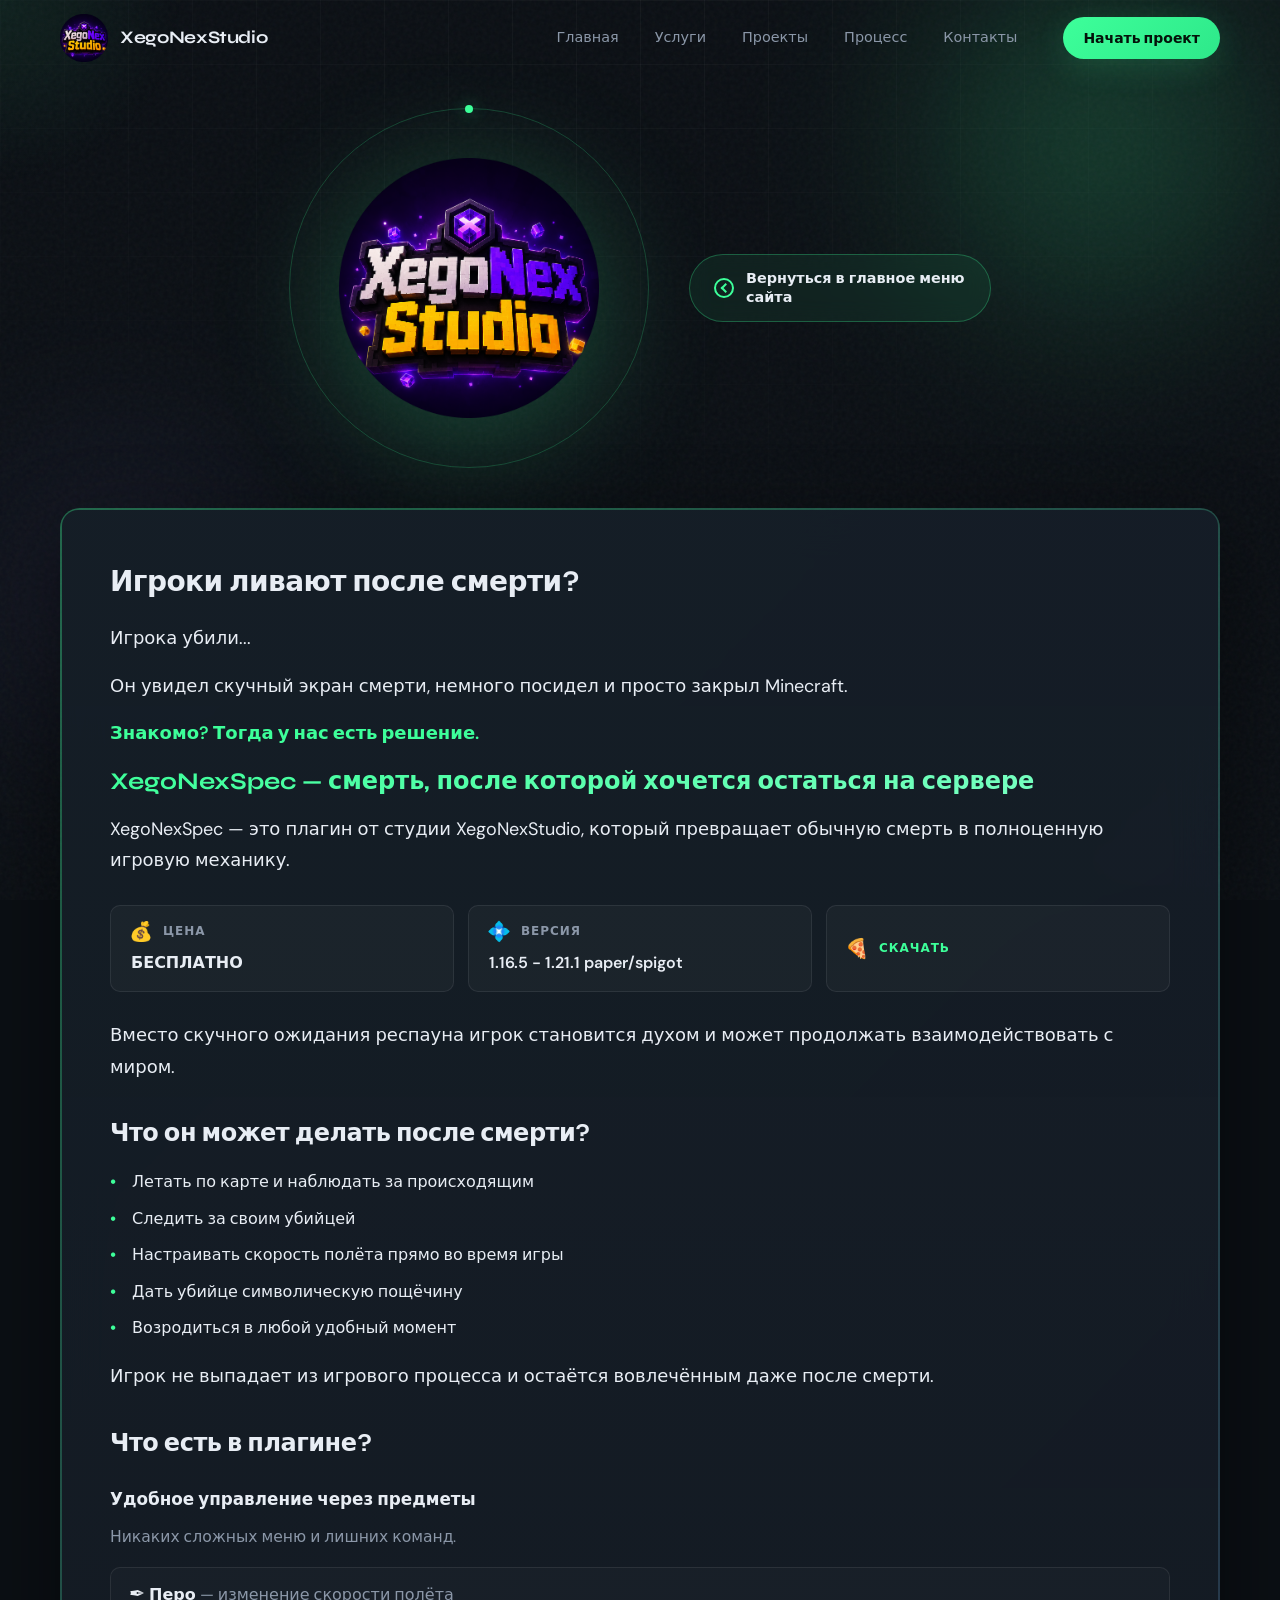
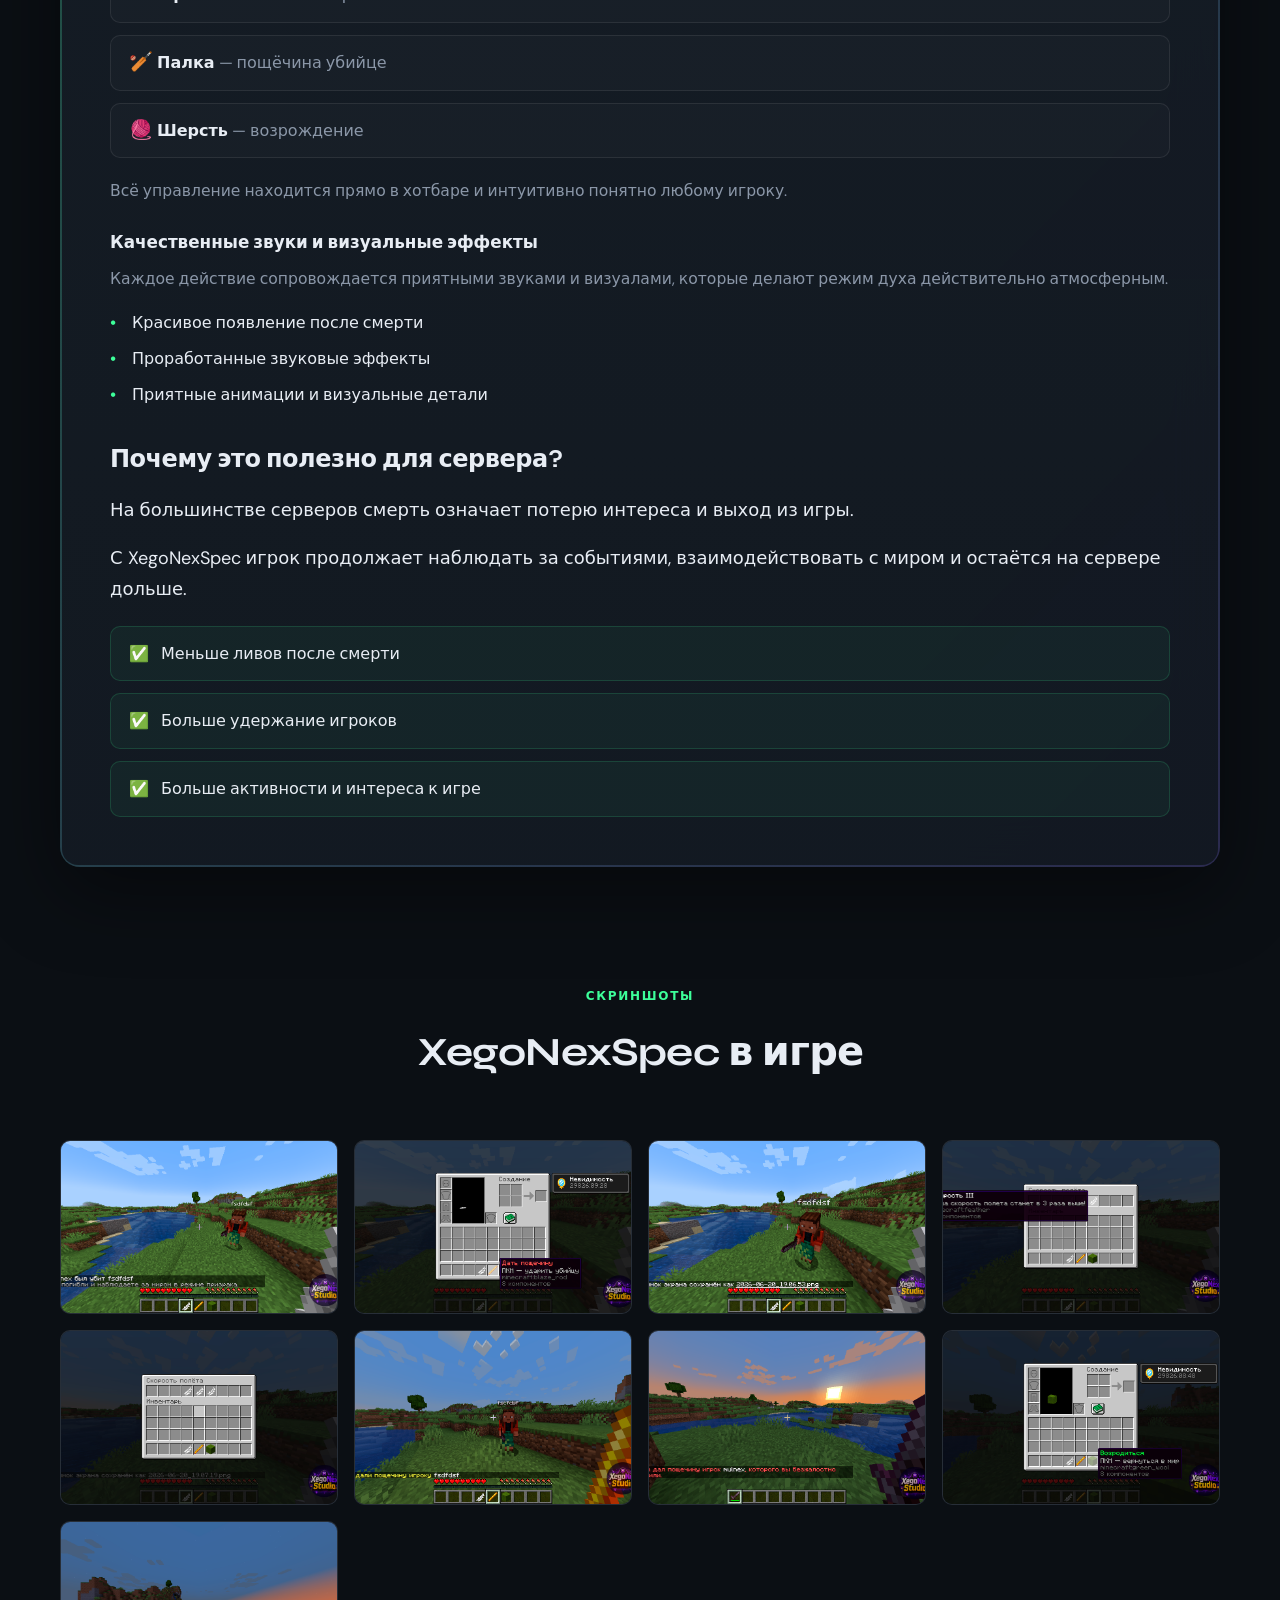
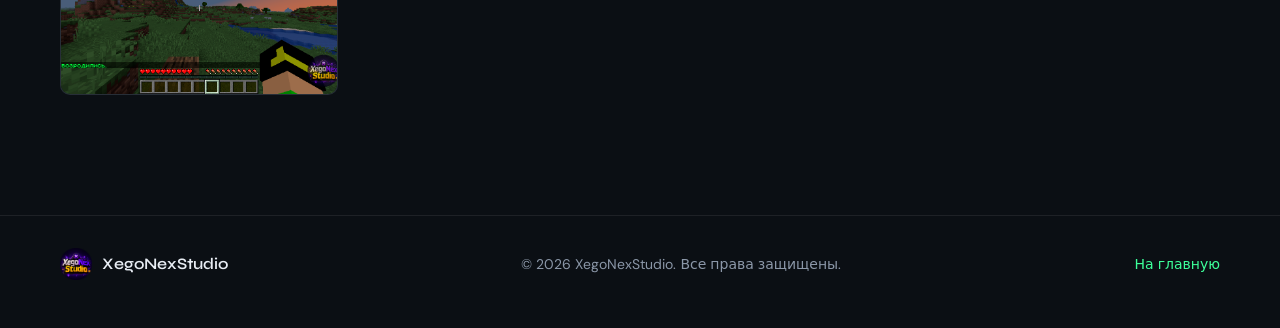
==== commit 1dceb198: "обновление v2" ====
--- a/site/src/public_html/xegonexspec/index.html
+++ b/site/src/public_html/xegonexspec/index.html
@@ -22,7 +22,7 @@
 <div class="mobile-nav" data-mobile-nav="true" hidden><nav class="mobile-nav__panel"><a href="../#home" class="mobile-nav__link">Главная</a><a href="../#services" class="mobile-nav__link">Услуги</a><a href="../#projects" class="mobile-nav__link">Проекты</a><a href="../#process" class="mobile-nav__link">Процесс</a><a href="../#contact" class="mobile-nav__link">Контакты</a></nav></div>
 <main class="spec-page" data-spec-page="true">
 <section class="spec-hero section"><div class="container"><div class="spec-hero__bar reveal"><div class="hero__logo-wrap spec-hero__logo-wrap"><div class="hero__ring hero__ring--outer"></div><div class="hero__ring hero__ring--inner"></div><img src="../assets/img/xegonex.png" alt="XegoNexStudio" class="hero__logo" width="320" height="320"></div><a href="../" class="spec-home-btn"><span class="spec-home-btn__icon" aria-hidden="true"></span><span class="spec-home-btn__text">Вернуться в главное меню сайта</span></a></div></div></section>
-<section class="spec-content section"><div class="container"><div class="spec-frame reveal"><div class="spec-frame__glow" aria-hidden="true"></div><div class="spec-frame__inner"><p class="spec-line spec-line--hook reveal" style="--reveal-delay:0ms">Игроки ливают после смерти?</p><p class="spec-line reveal" style="--reveal-delay:80ms">Игрока убили...</p><p class="spec-line reveal" style="--reveal-delay:160ms">Он увидел скучный экран смерти, немного посидел и просто закрыл Minecraft.</p><p class="spec-line spec-line--accent reveal" style="--reveal-delay:240ms">Знакомо? Тогда у нас есть решение.</p><p class="spec-line spec-line--title reveal" style="--reveal-delay:320ms">XegoNexSpec — смерть, после которой хочется остаться на сервере</p><p class="spec-line reveal" style="--reveal-delay:400ms">XegoNexSpec — это плагин от студии XegoNexStudio, который превращает обычную смерть в полноценную игровую механику.</p><div class="spec-meta"><div class="spec-meta__item reveal" style="--reveal-delay:0ms"><div class="spec-meta__head"><span class="spec-meta__emoji">💰</span><span class="spec-meta__label">ЦЕНА</span></div><div class="spec-meta__body"><span class="spec-meta__value">БЕСПЛАТНО</span></div></div><div class="spec-meta__item reveal" style="--reveal-delay:90ms"><div class="spec-meta__head"><span class="spec-meta__emoji">💠</span><span class="spec-meta__label">Версия</span></div><div class="spec-meta__body"><span class="spec-meta__value">1.16.5 - 1.21.1 paper/spigot</span></div></div><div class="spec-meta__item reveal" style="--reveal-delay:180ms"><div class="spec-meta__head"><span class="spec-meta__emoji">🍕</span><span class="spec-meta__label">Скачать</span></div><div class="spec-meta__body"><a href="https://drive.google.com/file/d/17h43HU-1JmUSoKXlTbJYf0L5nBKn1Yvb/view?usp=sharing" class="spec-meta__value spec-meta__link" target="_blank" rel="noopener noreferrer">https://drive.google.com/file/d/17h43HU-1JmUSoKXlTbJYf0L5nBKn1Yvb/view?usp=sharing</a></div></div></div><p class="spec-line reveal" style="--reveal-delay:480ms">Вместо скучного ожидания респауна игрок становится духом и может продолжать взаимодействовать с миром.</p><h2 class="spec-heading reveal" style="--reveal-delay:540ms">Что он может делать после смерти?</h2><ul class="spec-list"><li class="spec-list__item reveal" style="--reveal-delay:0ms">Летать по карте и наблюдать за происходящим</li><li class="spec-list__item reveal" style="--reveal-delay:55ms">Следить за своим убийцей</li><li class="spec-list__item reveal" style="--reveal-delay:110ms">Настраивать скорость полёта прямо во время игры</li><li class="spec-list__item reveal" style="--reveal-delay:165ms">Дать убийце символическую пощёчину</li><li class="spec-list__item reveal" style="--reveal-delay:220ms">Возродиться в любой удобный момент</li></ul><p class="spec-line reveal" style="--reveal-delay:620ms">Игрок не выпадает из игрового процесса и остаётся вовлечённым даже после смерти.</p><h2 class="spec-heading reveal" style="--reveal-delay:680ms">Что есть в плагине?</h2><h3 class="spec-subheading reveal" style="--reveal-delay:720ms">Удобное управление через предметы</h3><p class="spec-line spec-line--muted reveal" style="--reveal-delay:760ms">Никаких сложных меню и лишних команд.</p><ul class="spec-hotbar"><li class="spec-hotbar__item reveal" style="--reveal-delay:0ms"><span class="spec-hotbar__emoji">✒️</span><span class="spec-hotbar__label">Перо</span><span class="spec-hotbar__text"> — изменение скорости полёта</span></li><li class="spec-hotbar__item reveal" style="--reveal-delay:70ms"><span class="spec-hotbar__emoji">🏏</span><span class="spec-hotbar__label">Палка</span><span class="spec-hotbar__text"> — пощёчина убийце</span></li><li class="spec-hotbar__item reveal" style="--reveal-delay:140ms"><span class="spec-hotbar__emoji">🧶</span><span class="spec-hotbar__label">Шерсть</span><span class="spec-hotbar__text"> — возрождение</span></li></ul><p class="spec-line spec-line--muted reveal" style="--reveal-delay:840ms">Всё управление находится прямо в хотбаре и интуитивно понятно любому игроку.</p><h3 class="spec-subheading reveal" style="--reveal-delay:880ms">Качественные звуки и визуальные эффекты</h3><p class="spec-line spec-line--muted reveal" style="--reveal-delay:920ms">Каждое действие сопровождается приятными звуками и визуалами, которые делают режим духа действительно атмосферным.</p><ul class="spec-list"><li class="spec-list__item reveal" style="--reveal-delay:0ms">Красивое появление после смерти</li><li class="spec-list__item reveal" style="--reveal-delay:55ms">Проработанные звуковые эффекты</li><li class="spec-list__item reveal" style="--reveal-delay:110ms">Приятные анимации и визуальные детали</li></ul><h2 class="spec-heading reveal" style="--reveal-delay:1020ms">Почему это полезно для сервера?</h2><p class="spec-line reveal" style="--reveal-delay:1080ms">На большинстве серверов смерть означает потерю интереса и выход из игры.</p><p class="spec-line reveal" style="--reveal-delay:1140ms">С XegoNexSpec игрок продолжает наблюдать за событиями, взаимодействовать с миром и остаётся на сервере дольше.</p><ul class="spec-checklist"><li class="spec-checklist__item reveal" style="--reveal-delay:0ms"><span class="spec-checklist__mark" aria-hidden="true">✅</span><span>Меньше ливов после смерти</span></li><li class="spec-checklist__item reveal" style="--reveal-delay:70ms"><span class="spec-checklist__mark" aria-hidden="true">✅</span><span>Больше удержание игроков</span></li><li class="spec-checklist__item reveal" style="--reveal-delay:140ms"><span class="spec-checklist__mark" aria-hidden="true">✅</span><span>Больше активности и интереса к игре</span></li></ul></div></div></div></section>
+<section class="spec-content section"><div class="container"><div class="spec-frame reveal"><div class="spec-frame__glow" aria-hidden="true"></div><div class="spec-frame__inner"><p class="spec-line spec-line--hook reveal" style="--reveal-delay:0ms">Игроки ливают после смерти?</p><p class="spec-line reveal" style="--reveal-delay:80ms">Игрока убили...</p><p class="spec-line reveal" style="--reveal-delay:160ms">Он увидел скучный экран смерти, немного посидел и просто закрыл Minecraft.</p><p class="spec-line spec-line--accent reveal" style="--reveal-delay:240ms">Знакомо? Тогда у нас есть решение.</p><p class="spec-line spec-line--title reveal" style="--reveal-delay:320ms">XegoNexSpec — смерть, после которой хочется остаться на сервере</p><p class="spec-line reveal" style="--reveal-delay:400ms">XegoNexSpec — это плагин от студии XegoNexStudio, который превращает обычную смерть в полноценную игровую механику.</p><div class="spec-meta"><div class="spec-meta__item reveal" style="--reveal-delay:0ms"><div class="spec-meta__head"><span class="spec-meta__emoji">💰</span><span class="spec-meta__label">ЦЕНА</span></div><div class="spec-meta__body"><span class="spec-meta__value">БЕСПЛАТНО</span></div></div><div class="spec-meta__item reveal" style="--reveal-delay:90ms"><div class="spec-meta__head"><span class="spec-meta__emoji">💠</span><span class="spec-meta__label">Версия</span></div><div class="spec-meta__body"><span class="spec-meta__value">1.16.5 - 1.21.1 paper/spigot</span></div></div><div class="spec-meta__item spec-meta__item--download reveal" style="--reveal-delay:180ms"><div class="spec-meta__head"><span class="spec-meta__emoji">🍕</span><a href="https://drive.google.com/file/d/17h43HU-1JmUSoKXlTbJYf0L5nBKn1Yvb/view?usp=sharing" class="spec-meta__label spec-meta__link spec-meta__link--download" target="_blank" rel="noopener noreferrer">Скачать</a></div></div></div><p class="spec-line reveal" style="--reveal-delay:480ms">Вместо скучного ожидания респауна игрок становится духом и может продолжать взаимодействовать с миром.</p><h2 class="spec-heading reveal" style="--reveal-delay:540ms">Что он может делать после смерти?</h2><ul class="spec-list"><li class="spec-list__item reveal" style="--reveal-delay:0ms">Летать по карте и наблюдать за происходящим</li><li class="spec-list__item reveal" style="--reveal-delay:55ms">Следить за своим убийцей</li><li class="spec-list__item reveal" style="--reveal-delay:110ms">Настраивать скорость полёта прямо во время игры</li><li class="spec-list__item reveal" style="--reveal-delay:165ms">Дать убийце символическую пощёчину</li><li class="spec-list__item reveal" style="--reveal-delay:220ms">Возродиться в любой удобный момент</li></ul><p class="spec-line reveal" style="--reveal-delay:620ms">Игрок не выпадает из игрового процесса и остаётся вовлечённым даже после смерти.</p><h2 class="spec-heading reveal" style="--reveal-delay:680ms">Что есть в плагине?</h2><h3 class="spec-subheading reveal" style="--reveal-delay:720ms">Удобное управление через предметы</h3><p class="spec-line spec-line--muted reveal" style="--reveal-delay:760ms">Никаких сложных меню и лишних команд.</p><ul class="spec-hotbar"><li class="spec-hotbar__item reveal" style="--reveal-delay:0ms"><span class="spec-hotbar__emoji">✒️</span><span class="spec-hotbar__label">Перо</span><span class="spec-hotbar__text"> — изменение скорости полёта</span></li><li class="spec-hotbar__item reveal" style="--reveal-delay:70ms"><span class="spec-hotbar__emoji">🏏</span><span class="spec-hotbar__label">Палка</span><span class="spec-hotbar__text"> — пощёчина убийце</span></li><li class="spec-hotbar__item reveal" style="--reveal-delay:140ms"><span class="spec-hotbar__emoji">🧶</span><span class="spec-hotbar__label">Шерсть</span><span class="spec-hotbar__text"> — возрождение</span></li></ul><p class="spec-line spec-line--muted reveal" style="--reveal-delay:840ms">Всё управление находится прямо в хотбаре и интуитивно понятно любому игроку.</p><h3 class="spec-subheading reveal" style="--reveal-delay:880ms">Качественные звуки и визуальные эффекты</h3><p class="spec-line spec-line--muted reveal" style="--reveal-delay:920ms">Каждое действие сопровождается приятными звуками и визуалами, которые делают режим духа действительно атмосферным.</p><ul class="spec-list"><li class="spec-list__item reveal" style="--reveal-delay:0ms">Красивое появление после смерти</li><li class="spec-list__item reveal" style="--reveal-delay:55ms">Проработанные звуковые эффекты</li><li class="spec-list__item reveal" style="--reveal-delay:110ms">Приятные анимации и визуальные детали</li></ul><h2 class="spec-heading reveal" style="--reveal-delay:1020ms">Почему это полезно для сервера?</h2><p class="spec-line reveal" style="--reveal-delay:1080ms">На большинстве серверов смерть означает потерю интереса и выход из игры.</p><p class="spec-line reveal" style="--reveal-delay:1140ms">С XegoNexSpec игрок продолжает наблюдать за событиями, взаимодействовать с миром и остаётся на сервере дольше.</p><ul class="spec-checklist"><li class="spec-checklist__item reveal" style="--reveal-delay:0ms"><span class="spec-checklist__mark" aria-hidden="true">✅</span><span>Меньше ливов после смерти</span></li><li class="spec-checklist__item reveal" style="--reveal-delay:70ms"><span class="spec-checklist__mark" aria-hidden="true">✅</span><span>Больше удержание игроков</span></li><li class="spec-checklist__item reveal" style="--reveal-delay:140ms"><span class="spec-checklist__mark" aria-hidden="true">✅</span><span>Больше активности и интереса к игре</span></li></ul></div></div></div></section>
 <section class="spec-gallery section"><div class="container"><div class="section-head reveal"><p class="eyebrow">Скриншоты</p><h2 class="section-head__title">XegoNexSpec в игре</h2></div><div class="spec-gallery__grid"><figure class="spec-gallery__item reveal project-card--gallery" style="--reveal-delay:0ms" data-project-gallery='["../plugins/XegoNexSpec (1).png","../plugins/XegoNexSpec (2).png","../plugins/XegoNexSpec (3).png","../plugins/XegoNexSpec (4).png","../plugins/XegoNexSpec (5).png","../plugins/XegoNexSpec (6).png","../plugins/XegoNexSpec (7).png","../plugins/XegoNexSpec (8).png","../plugins/XegoNexSpec (9).png"]' data-project-title="XegoNexSpec" tabindex="0" role="button"><img src="../plugins/XegoNexSpec (1).png" alt="XegoNexSpec — скриншот 1" class="spec-gallery__img" loading="eager"></figure><figure class="spec-gallery__item reveal project-card--gallery" style="--reveal-delay:60ms" data-project-gallery='["../plugins/XegoNexSpec (1).png","../plugins/XegoNexSpec (2).png","../plugins/XegoNexSpec (3).png","../plugins/XegoNexSpec (4).png","../plugins/XegoNexSpec (5).png","../plugins/XegoNexSpec (6).png","../plugins/XegoNexSpec (7).png","../plugins/XegoNexSpec (8).png","../plugins/XegoNexSpec (9).png"]' data-project-title="XegoNexSpec" tabindex="0" role="button"><img src="../plugins/XegoNexSpec (2).png" alt="XegoNexSpec — скриншот 2" class="spec-gallery__img" loading="eager"></figure><figure class="spec-gallery__item reveal project-card--gallery" style="--reveal-delay:120ms" data-project-gallery='["../plugins/XegoNexSpec (1).png","../plugins/XegoNexSpec (2).png","../plugins/XegoNexSpec (3).png","../plugins/XegoNexSpec (4).png","../plugins/XegoNexSpec (5).png","../plugins/XegoNexSpec (6).png","../plugins/XegoNexSpec (7).png","../plugins/XegoNexSpec (8).png","../plugins/XegoNexSpec (9).png"]' data-project-title="XegoNexSpec" tabindex="0" role="button"><img src="../plugins/XegoNexSpec (3).png" alt="XegoNexSpec — скриншот 3" class="spec-gallery__img" loading="eager"></figure><figure class="spec-gallery__item reveal project-card--gallery" style="--reveal-delay:180ms" data-project-gallery='["../plugins/XegoNexSpec (1).png","../plugins/XegoNexSpec (2).png","../plugins/XegoNexSpec (3).png","../plugins/XegoNexSpec (4).png","../plugins/XegoNexSpec (5).png","../plugins/XegoNexSpec (6).png","../plugins/XegoNexSpec (7).png","../plugins/XegoNexSpec (8).png","../plugins/XegoNexSpec (9).png"]' data-project-title="XegoNexSpec" tabindex="0" role="button"><img src="../plugins/XegoNexSpec (4).png" alt="XegoNexSpec — скриншот 4" class="spec-gallery__img" loading="eager"></figure><figure class="spec-gallery__item reveal project-card--gallery" style="--reveal-delay:240ms" data-project-gallery='["../plugins/XegoNexSpec (1).png","../plugins/XegoNexSpec (2).png","../plugins/XegoNexSpec (3).png","../plugins/XegoNexSpec (4).png","../plugins/XegoNexSpec (5).png","../plugins/XegoNexSpec (6).png","../plugins/XegoNexSpec (7).png","../plugins/XegoNexSpec (8).png","../plugins/XegoNexSpec (9).png"]' data-project-title="XegoNexSpec" tabindex="0" role="button"><img src="../plugins/XegoNexSpec (5).png" alt="XegoNexSpec — скриншот 5" class="spec-gallery__img" loading="lazy"></figure><figure class="spec-gallery__item reveal project-card--gallery" style="--reveal-delay:300ms" data-project-gallery='["../plugins/XegoNexSpec (1).png","../plugins/XegoNexSpec (2).png","../plugins/XegoNexSpec (3).png","../plugins/XegoNexSpec (4).png","../plugins/XegoNexSpec (5).png","../plugins/XegoNexSpec (6).png","../plugins/XegoNexSpec (7).png","../plugins/XegoNexSpec (8).png","../plugins/XegoNexSpec (9).png"]' data-project-title="XegoNexSpec" tabindex="0" role="button"><img src="../plugins/XegoNexSpec (6).png" alt="XegoNexSpec — скриншот 6" class="spec-gallery__img" loading="lazy"></figure><figure class="spec-gallery__item reveal project-card--gallery" style="--reveal-delay:360ms" data-project-gallery='["../plugins/XegoNexSpec (1).png","../plugins/XegoNexSpec (2).png","../plugins/XegoNexSpec (3).png","../plugins/XegoNexSpec (4).png","../plugins/XegoNexSpec (5).png","../plugins/XegoNexSpec (6).png","../plugins/XegoNexSpec (7).png","../plugins/XegoNexSpec (8).png","../plugins/XegoNexSpec (9).png"]' data-project-title="XegoNexSpec" tabindex="0" role="button"><img src="../plugins/XegoNexSpec (7).png" alt="XegoNexSpec — скриншот 7" class="spec-gallery__img" loading="lazy"></figure><figure class="spec-gallery__item reveal project-card--gallery" style="--reveal-delay:420ms" data-project-gallery='["../plugins/XegoNexSpec (1).png","../plugins/XegoNexSpec (2).png","../plugins/XegoNexSpec (3).png","../plugins/XegoNexSpec (4).png","../plugins/XegoNexSpec (5).png","../plugins/XegoNexSpec (6).png","../plugins/XegoNexSpec (7).png","../plugins/XegoNexSpec (8).png","../plugins/XegoNexSpec (9).png"]' data-project-title="XegoNexSpec" tabindex="0" role="button"><img src="../plugins/XegoNexSpec (8).png" alt="XegoNexSpec — скриншот 8" class="spec-gallery__img" loading="lazy"></figure><figure class="spec-gallery__item reveal project-card--gallery" style="--reveal-delay:480ms" data-project-gallery='["../plugins/XegoNexSpec (1).png","../plugins/XegoNexSpec (2).png","../plugins/XegoNexSpec (3).png","../plugins/XegoNexSpec (4).png","../plugins/XegoNexSpec (5).png","../plugins/XegoNexSpec (6).png","../plugins/XegoNexSpec (7).png","../plugins/XegoNexSpec (8).png","../plugins/XegoNexSpec (9).png"]' data-project-title="XegoNexSpec" tabindex="0" role="button"><img src="../plugins/XegoNexSpec (9).png" alt="XegoNexSpec — скриншот 9" class="spec-gallery__img" loading="lazy"></figure></div></div></section>
 </main>
 <footer class="footer"><div class="container footer__inner"><div class="footer__brand"><img src="../assets/img/xegonex.png" alt="" class="footer__logo" width="32" height="32" aria-hidden="true"><span>XegoNexStudio</span></div><p class="footer__copy">© 2026 XegoNexStudio. Все права защищены.</p><a href="../" class="footer__top">На главную</a></div></footer>
--- a/site/src/public_html/assets/css/main.css
+++ b/site/src/public_html/assets/css/main.css
@@ -1959,6 +1959,33 @@
   text-shadow: 0 0 20px var(--accent-glow);
 }
 
+.spec-meta__link--download {
+  color: var(--accent);
+  text-decoration: none;
+  animation: spec-download-pulse 1.6s ease-in-out infinite;
+}
+
+.spec-meta__link--download:hover {
+  color: #7dffc4;
+  animation-play-state: paused;
+}
+
+.spec-meta__item--download {
+  justify-content: center;
+}
+
+@keyframes spec-download-pulse {
+  0%, 100% {
+    opacity: 1;
+    text-shadow: 0 0 14px var(--accent-glow);
+  }
+
+  50% {
+    opacity: 0.45;
+    text-shadow: none;
+  }
+}
+
 .spec-list {
   list-style: none;
   display: grid;
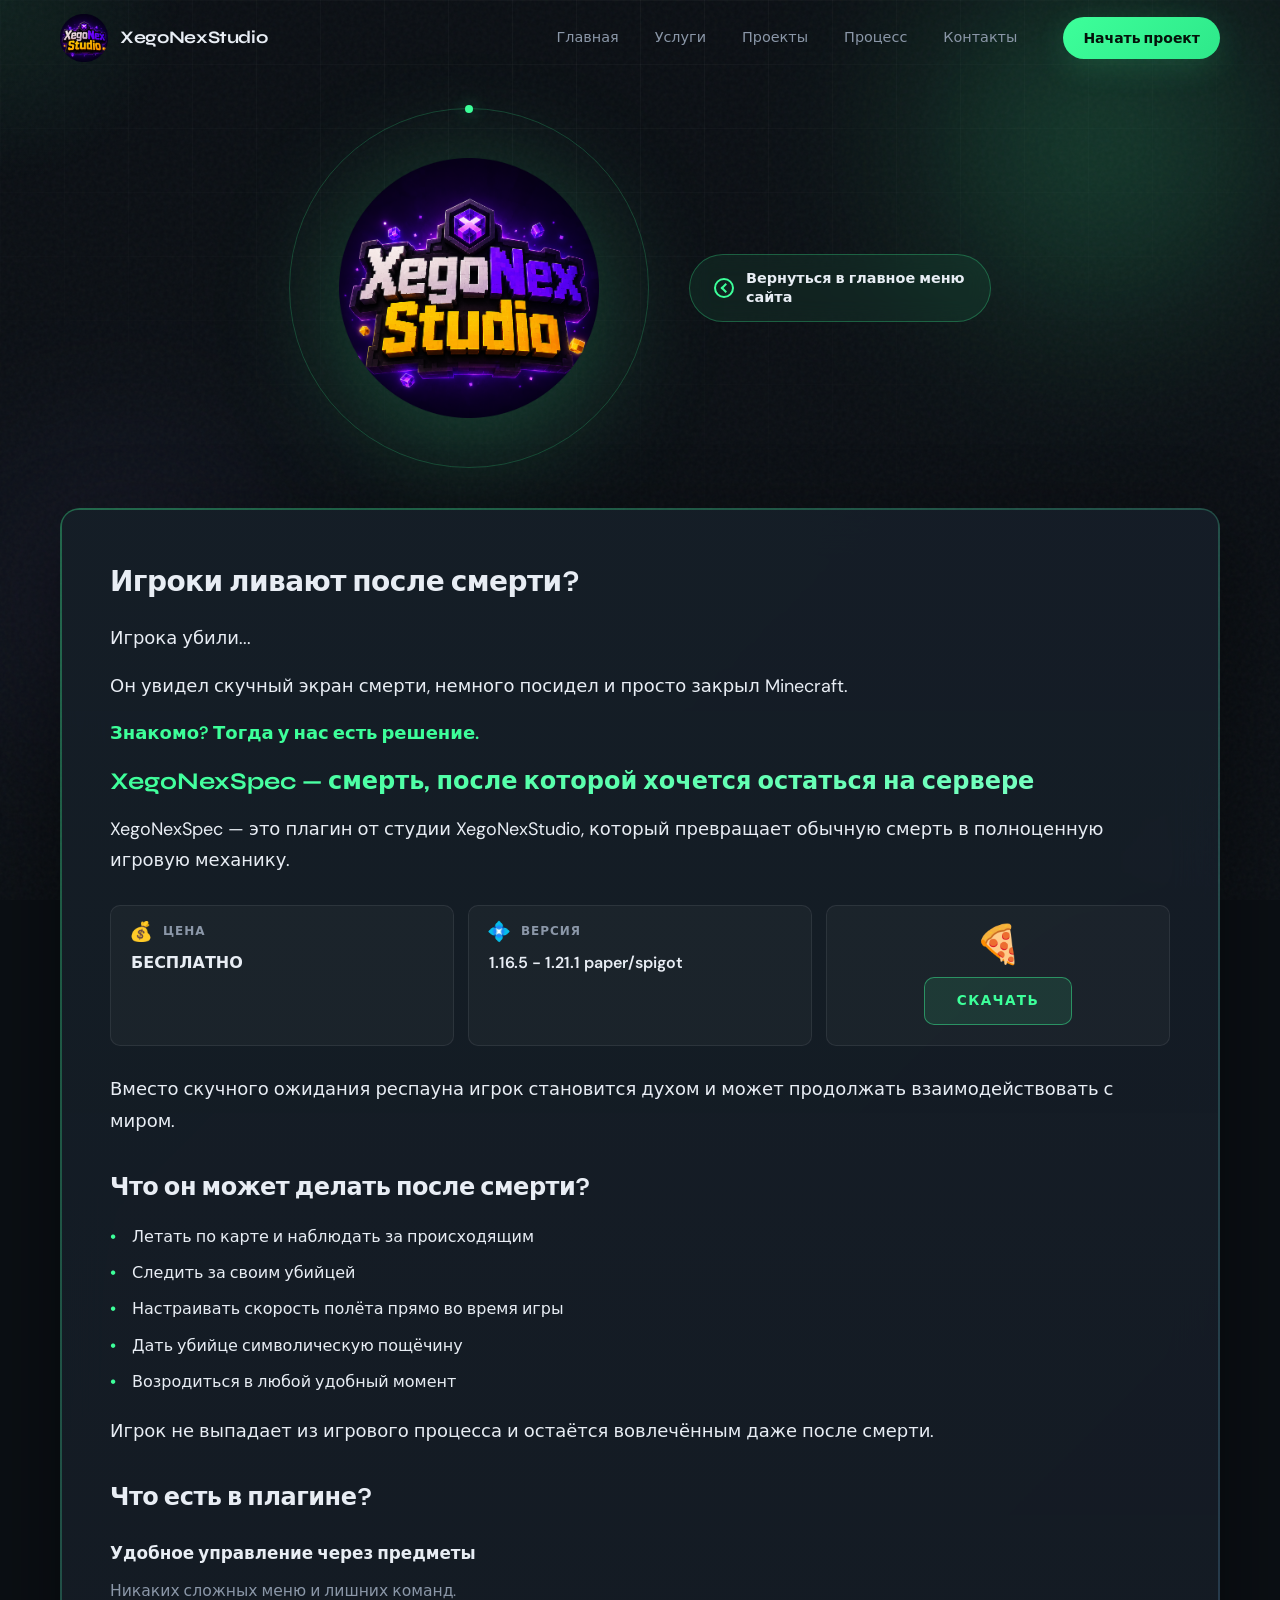
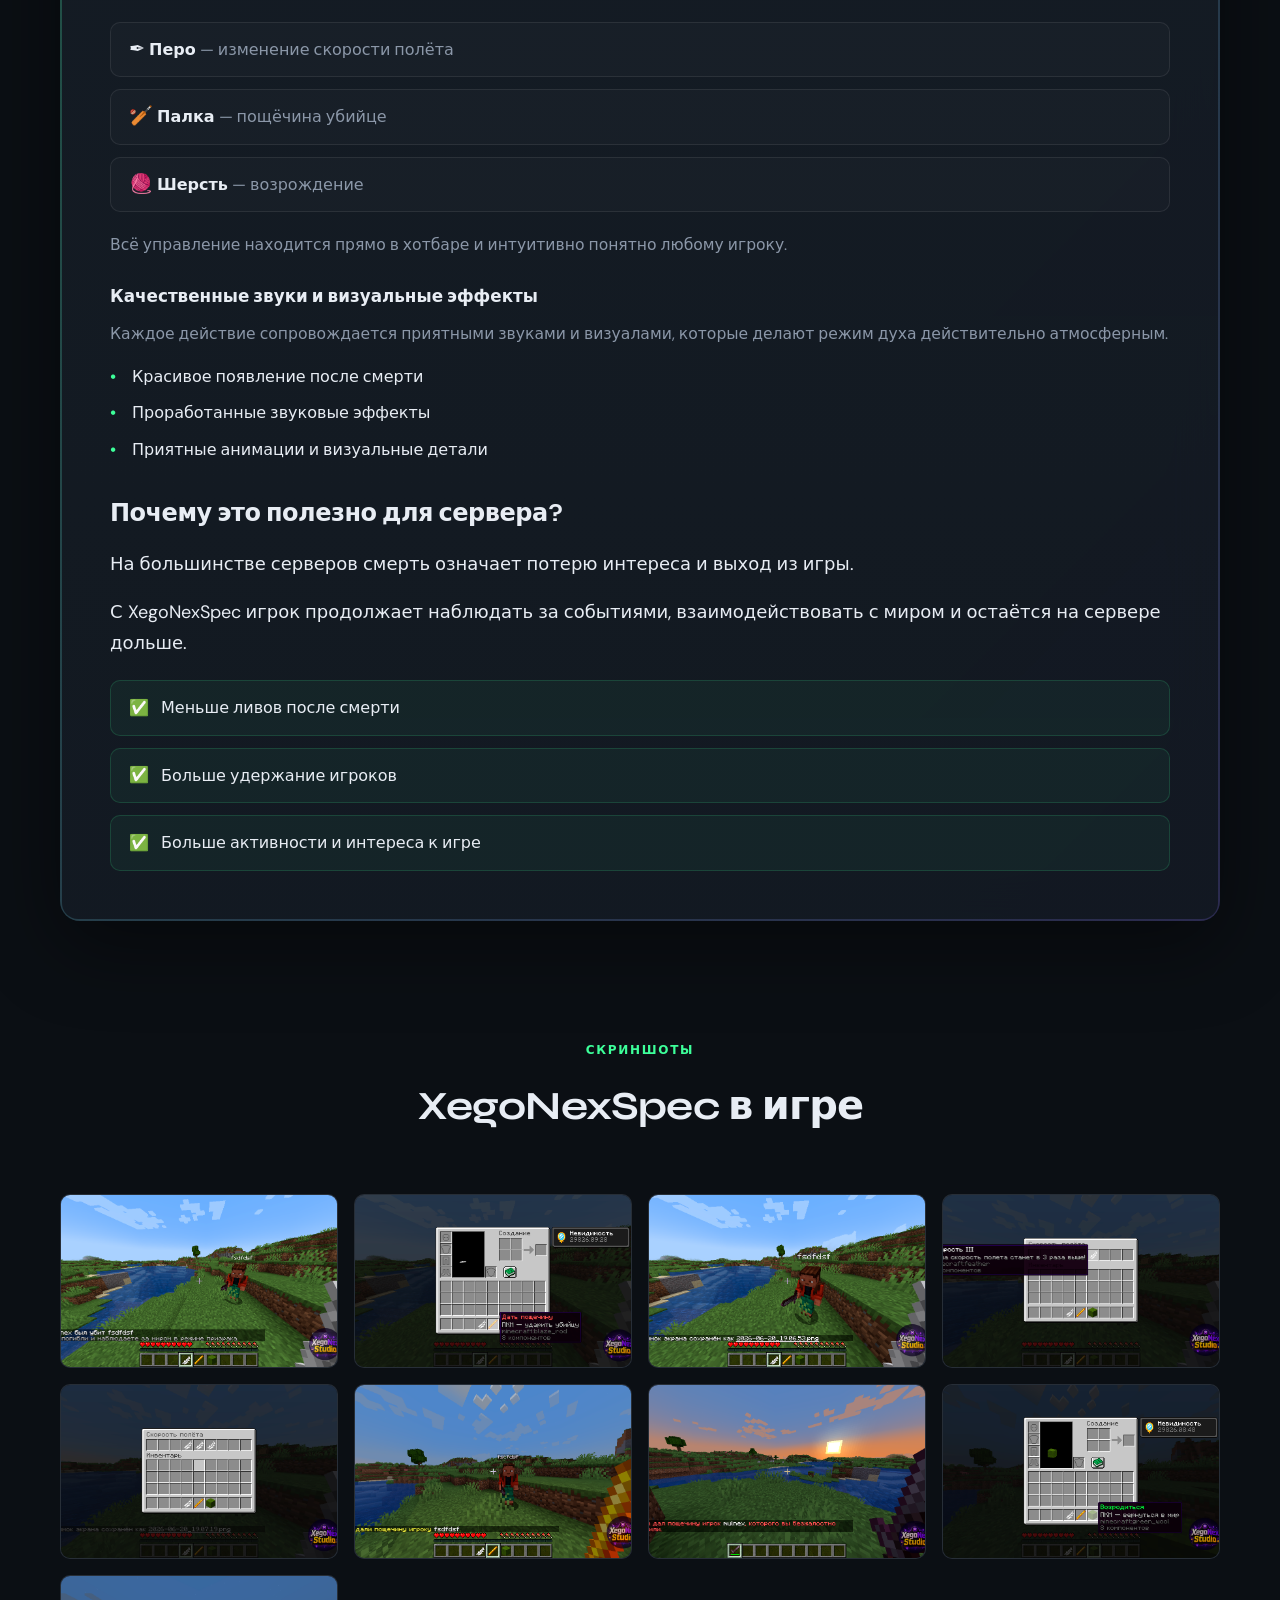
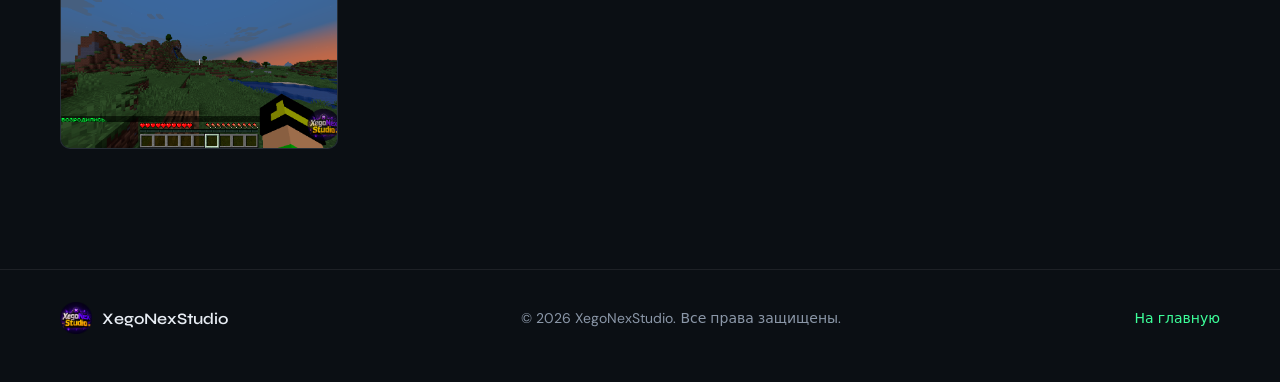
==== commit 872622cf: "Обновлено" ====
--- a/site/src/public_html/xegonexspec/index.html
+++ b/site/src/public_html/xegonexspec/index.html
@@ -22,7 +22,7 @@
 <div class="mobile-nav" data-mobile-nav="true" hidden><nav class="mobile-nav__panel"><a href="../#home" class="mobile-nav__link">Главная</a><a href="../#services" class="mobile-nav__link">Услуги</a><a href="../#projects" class="mobile-nav__link">Проекты</a><a href="../#process" class="mobile-nav__link">Процесс</a><a href="../#contact" class="mobile-nav__link">Контакты</a></nav></div>
 <main class="spec-page" data-spec-page="true">
 <section class="spec-hero section"><div class="container"><div class="spec-hero__bar reveal"><div class="hero__logo-wrap spec-hero__logo-wrap"><div class="hero__ring hero__ring--outer"></div><div class="hero__ring hero__ring--inner"></div><img src="../assets/img/xegonex.png" alt="XegoNexStudio" class="hero__logo" width="320" height="320"></div><a href="../" class="spec-home-btn"><span class="spec-home-btn__icon" aria-hidden="true"></span><span class="spec-home-btn__text">Вернуться в главное меню сайта</span></a></div></div></section>
-<section class="spec-content section"><div class="container"><div class="spec-frame reveal"><div class="spec-frame__glow" aria-hidden="true"></div><div class="spec-frame__inner"><p class="spec-line spec-line--hook reveal" style="--reveal-delay:0ms">Игроки ливают после смерти?</p><p class="spec-line reveal" style="--reveal-delay:80ms">Игрока убили...</p><p class="spec-line reveal" style="--reveal-delay:160ms">Он увидел скучный экран смерти, немного посидел и просто закрыл Minecraft.</p><p class="spec-line spec-line--accent reveal" style="--reveal-delay:240ms">Знакомо? Тогда у нас есть решение.</p><p class="spec-line spec-line--title reveal" style="--reveal-delay:320ms">XegoNexSpec — смерть, после которой хочется остаться на сервере</p><p class="spec-line reveal" style="--reveal-delay:400ms">XegoNexSpec — это плагин от студии XegoNexStudio, который превращает обычную смерть в полноценную игровую механику.</p><div class="spec-meta"><div class="spec-meta__item reveal" style="--reveal-delay:0ms"><div class="spec-meta__head"><span class="spec-meta__emoji">💰</span><span class="spec-meta__label">ЦЕНА</span></div><div class="spec-meta__body"><span class="spec-meta__value">БЕСПЛАТНО</span></div></div><div class="spec-meta__item reveal" style="--reveal-delay:90ms"><div class="spec-meta__head"><span class="spec-meta__emoji">💠</span><span class="spec-meta__label">Версия</span></div><div class="spec-meta__body"><span class="spec-meta__value">1.16.5 - 1.21.1 paper/spigot</span></div></div><div class="spec-meta__item spec-meta__item--download reveal" style="--reveal-delay:180ms"><div class="spec-meta__head"><span class="spec-meta__emoji">🍕</span><a href="https://drive.google.com/file/d/17h43HU-1JmUSoKXlTbJYf0L5nBKn1Yvb/view?usp=sharing" class="spec-meta__label spec-meta__link spec-meta__link--download" target="_blank" rel="noopener noreferrer">Скачать</a></div></div></div><p class="spec-line reveal" style="--reveal-delay:480ms">Вместо скучного ожидания респауна игрок становится духом и может продолжать взаимодействовать с миром.</p><h2 class="spec-heading reveal" style="--reveal-delay:540ms">Что он может делать после смерти?</h2><ul class="spec-list"><li class="spec-list__item reveal" style="--reveal-delay:0ms">Летать по карте и наблюдать за происходящим</li><li class="spec-list__item reveal" style="--reveal-delay:55ms">Следить за своим убийцей</li><li class="spec-list__item reveal" style="--reveal-delay:110ms">Настраивать скорость полёта прямо во время игры</li><li class="spec-list__item reveal" style="--reveal-delay:165ms">Дать убийце символическую пощёчину</li><li class="spec-list__item reveal" style="--reveal-delay:220ms">Возродиться в любой удобный момент</li></ul><p class="spec-line reveal" style="--reveal-delay:620ms">Игрок не выпадает из игрового процесса и остаётся вовлечённым даже после смерти.</p><h2 class="spec-heading reveal" style="--reveal-delay:680ms">Что есть в плагине?</h2><h3 class="spec-subheading reveal" style="--reveal-delay:720ms">Удобное управление через предметы</h3><p class="spec-line spec-line--muted reveal" style="--reveal-delay:760ms">Никаких сложных меню и лишних команд.</p><ul class="spec-hotbar"><li class="spec-hotbar__item reveal" style="--reveal-delay:0ms"><span class="spec-hotbar__emoji">✒️</span><span class="spec-hotbar__label">Перо</span><span class="spec-hotbar__text"> — изменение скорости полёта</span></li><li class="spec-hotbar__item reveal" style="--reveal-delay:70ms"><span class="spec-hotbar__emoji">🏏</span><span class="spec-hotbar__label">Палка</span><span class="spec-hotbar__text"> — пощёчина убийце</span></li><li class="spec-hotbar__item reveal" style="--reveal-delay:140ms"><span class="spec-hotbar__emoji">🧶</span><span class="spec-hotbar__label">Шерсть</span><span class="spec-hotbar__text"> — возрождение</span></li></ul><p class="spec-line spec-line--muted reveal" style="--reveal-delay:840ms">Всё управление находится прямо в хотбаре и интуитивно понятно любому игроку.</p><h3 class="spec-subheading reveal" style="--reveal-delay:880ms">Качественные звуки и визуальные эффекты</h3><p class="spec-line spec-line--muted reveal" style="--reveal-delay:920ms">Каждое действие сопровождается приятными звуками и визуалами, которые делают режим духа действительно атмосферным.</p><ul class="spec-list"><li class="spec-list__item reveal" style="--reveal-delay:0ms">Красивое появление после смерти</li><li class="spec-list__item reveal" style="--reveal-delay:55ms">Проработанные звуковые эффекты</li><li class="spec-list__item reveal" style="--reveal-delay:110ms">Приятные анимации и визуальные детали</li></ul><h2 class="spec-heading reveal" style="--reveal-delay:1020ms">Почему это полезно для сервера?</h2><p class="spec-line reveal" style="--reveal-delay:1080ms">На большинстве серверов смерть означает потерю интереса и выход из игры.</p><p class="spec-line reveal" style="--reveal-delay:1140ms">С XegoNexSpec игрок продолжает наблюдать за событиями, взаимодействовать с миром и остаётся на сервере дольше.</p><ul class="spec-checklist"><li class="spec-checklist__item reveal" style="--reveal-delay:0ms"><span class="spec-checklist__mark" aria-hidden="true">✅</span><span>Меньше ливов после смерти</span></li><li class="spec-checklist__item reveal" style="--reveal-delay:70ms"><span class="spec-checklist__mark" aria-hidden="true">✅</span><span>Больше удержание игроков</span></li><li class="spec-checklist__item reveal" style="--reveal-delay:140ms"><span class="spec-checklist__mark" aria-hidden="true">✅</span><span>Больше активности и интереса к игре</span></li></ul></div></div></div></section>
+<section class="spec-content section"><div class="container"><div class="spec-frame reveal"><div class="spec-frame__glow" aria-hidden="true"></div><div class="spec-frame__inner"><p class="spec-line spec-line--hook reveal" style="--reveal-delay:0ms">Игроки ливают после смерти?</p><p class="spec-line reveal" style="--reveal-delay:80ms">Игрока убили...</p><p class="spec-line reveal" style="--reveal-delay:160ms">Он увидел скучный экран смерти, немного посидел и просто закрыл Minecraft.</p><p class="spec-line spec-line--accent reveal" style="--reveal-delay:240ms">Знакомо? Тогда у нас есть решение.</p><p class="spec-line spec-line--title reveal" style="--reveal-delay:320ms">XegoNexSpec — смерть, после которой хочется остаться на сервере</p><p class="spec-line reveal" style="--reveal-delay:400ms">XegoNexSpec — это плагин от студии XegoNexStudio, который превращает обычную смерть в полноценную игровую механику.</p><div class="spec-meta"><div class="spec-meta__item reveal" style="--reveal-delay:0ms"><div class="spec-meta__head"><span class="spec-meta__emoji">💰</span><span class="spec-meta__label">ЦЕНА</span></div><div class="spec-meta__body"><span class="spec-meta__value">БЕСПЛАТНО</span></div></div><div class="spec-meta__item reveal" style="--reveal-delay:90ms"><div class="spec-meta__head"><span class="spec-meta__emoji">💠</span><span class="spec-meta__label">Версия</span></div><div class="spec-meta__body"><span class="spec-meta__value">1.16.5 - 1.21.1 paper/spigot</span></div></div><div class="spec-meta__item spec-meta__item--download reveal" style="--reveal-delay:180ms"><div class="spec-meta__download"><span class="spec-meta__download-emoji">🍕</span><a href="https://drive.google.com/file/d/17h43HU-1JmUSoKXlTbJYf0L5nBKn1Yvb/view?usp=sharing" class="spec-meta__download-btn" target="_blank" rel="noopener noreferrer">Скачать</a></div></div></div><p class="spec-line reveal" style="--reveal-delay:480ms">Вместо скучного ожидания респауна игрок становится духом и может продолжать взаимодействовать с миром.</p><h2 class="spec-heading reveal" style="--reveal-delay:540ms">Что он может делать после смерти?</h2><ul class="spec-list"><li class="spec-list__item reveal" style="--reveal-delay:0ms">Летать по карте и наблюдать за происходящим</li><li class="spec-list__item reveal" style="--reveal-delay:55ms">Следить за своим убийцей</li><li class="spec-list__item reveal" style="--reveal-delay:110ms">Настраивать скорость полёта прямо во время игры</li><li class="spec-list__item reveal" style="--reveal-delay:165ms">Дать убийце символическую пощёчину</li><li class="spec-list__item reveal" style="--reveal-delay:220ms">Возродиться в любой удобный момент</li></ul><p class="spec-line reveal" style="--reveal-delay:620ms">Игрок не выпадает из игрового процесса и остаётся вовлечённым даже после смерти.</p><h2 class="spec-heading reveal" style="--reveal-delay:680ms">Что есть в плагине?</h2><h3 class="spec-subheading reveal" style="--reveal-delay:720ms">Удобное управление через предметы</h3><p class="spec-line spec-line--muted reveal" style="--reveal-delay:760ms">Никаких сложных меню и лишних команд.</p><ul class="spec-hotbar"><li class="spec-hotbar__item reveal" style="--reveal-delay:0ms"><span class="spec-hotbar__emoji">✒️</span><span class="spec-hotbar__label">Перо</span><span class="spec-hotbar__text"> — изменение скорости полёта</span></li><li class="spec-hotbar__item reveal" style="--reveal-delay:70ms"><span class="spec-hotbar__emoji">🏏</span><span class="spec-hotbar__label">Палка</span><span class="spec-hotbar__text"> — пощёчина убийце</span></li><li class="spec-hotbar__item reveal" style="--reveal-delay:140ms"><span class="spec-hotbar__emoji">🧶</span><span class="spec-hotbar__label">Шерсть</span><span class="spec-hotbar__text"> — возрождение</span></li></ul><p class="spec-line spec-line--muted reveal" style="--reveal-delay:840ms">Всё управление находится прямо в хотбаре и интуитивно понятно любому игроку.</p><h3 class="spec-subheading reveal" style="--reveal-delay:880ms">Качественные звуки и визуальные эффекты</h3><p class="spec-line spec-line--muted reveal" style="--reveal-delay:920ms">Каждое действие сопровождается приятными звуками и визуалами, которые делают режим духа действительно атмосферным.</p><ul class="spec-list"><li class="spec-list__item reveal" style="--reveal-delay:0ms">Красивое появление после смерти</li><li class="spec-list__item reveal" style="--reveal-delay:55ms">Проработанные звуковые эффекты</li><li class="spec-list__item reveal" style="--reveal-delay:110ms">Приятные анимации и визуальные детали</li></ul><h2 class="spec-heading reveal" style="--reveal-delay:1020ms">Почему это полезно для сервера?</h2><p class="spec-line reveal" style="--reveal-delay:1080ms">На большинстве серверов смерть означает потерю интереса и выход из игры.</p><p class="spec-line reveal" style="--reveal-delay:1140ms">С XegoNexSpec игрок продолжает наблюдать за событиями, взаимодействовать с миром и остаётся на сервере дольше.</p><ul class="spec-checklist"><li class="spec-checklist__item reveal" style="--reveal-delay:0ms"><span class="spec-checklist__mark" aria-hidden="true">✅</span><span>Меньше ливов после смерти</span></li><li class="spec-checklist__item reveal" style="--reveal-delay:70ms"><span class="spec-checklist__mark" aria-hidden="true">✅</span><span>Больше удержание игроков</span></li><li class="spec-checklist__item reveal" style="--reveal-delay:140ms"><span class="spec-checklist__mark" aria-hidden="true">✅</span><span>Больше активности и интереса к игре</span></li></ul></div></div></div></section>
 <section class="spec-gallery section"><div class="container"><div class="section-head reveal"><p class="eyebrow">Скриншоты</p><h2 class="section-head__title">XegoNexSpec в игре</h2></div><div class="spec-gallery__grid"><figure class="spec-gallery__item reveal project-card--gallery" style="--reveal-delay:0ms" data-project-gallery='["../plugins/XegoNexSpec (1).png","../plugins/XegoNexSpec (2).png","../plugins/XegoNexSpec (3).png","../plugins/XegoNexSpec (4).png","../plugins/XegoNexSpec (5).png","../plugins/XegoNexSpec (6).png","../plugins/XegoNexSpec (7).png","../plugins/XegoNexSpec (8).png","../plugins/XegoNexSpec (9).png"]' data-project-title="XegoNexSpec" tabindex="0" role="button"><img src="../plugins/XegoNexSpec (1).png" alt="XegoNexSpec — скриншот 1" class="spec-gallery__img" loading="eager"></figure><figure class="spec-gallery__item reveal project-card--gallery" style="--reveal-delay:60ms" data-project-gallery='["../plugins/XegoNexSpec (1).png","../plugins/XegoNexSpec (2).png","../plugins/XegoNexSpec (3).png","../plugins/XegoNexSpec (4).png","../plugins/XegoNexSpec (5).png","../plugins/XegoNexSpec (6).png","../plugins/XegoNexSpec (7).png","../plugins/XegoNexSpec (8).png","../plugins/XegoNexSpec (9).png"]' data-project-title="XegoNexSpec" tabindex="0" role="button"><img src="../plugins/XegoNexSpec (2).png" alt="XegoNexSpec — скриншот 2" class="spec-gallery__img" loading="eager"></figure><figure class="spec-gallery__item reveal project-card--gallery" style="--reveal-delay:120ms" data-project-gallery='["../plugins/XegoNexSpec (1).png","../plugins/XegoNexSpec (2).png","../plugins/XegoNexSpec (3).png","../plugins/XegoNexSpec (4).png","../plugins/XegoNexSpec (5).png","../plugins/XegoNexSpec (6).png","../plugins/XegoNexSpec (7).png","../plugins/XegoNexSpec (8).png","../plugins/XegoNexSpec (9).png"]' data-project-title="XegoNexSpec" tabindex="0" role="button"><img src="../plugins/XegoNexSpec (3).png" alt="XegoNexSpec — скриншот 3" class="spec-gallery__img" loading="eager"></figure><figure class="spec-gallery__item reveal project-card--gallery" style="--reveal-delay:180ms" data-project-gallery='["../plugins/XegoNexSpec (1).png","../plugins/XegoNexSpec (2).png","../plugins/XegoNexSpec (3).png","../plugins/XegoNexSpec (4).png","../plugins/XegoNexSpec (5).png","../plugins/XegoNexSpec (6).png","../plugins/XegoNexSpec (7).png","../plugins/XegoNexSpec (8).png","../plugins/XegoNexSpec (9).png"]' data-project-title="XegoNexSpec" tabindex="0" role="button"><img src="../plugins/XegoNexSpec (4).png" alt="XegoNexSpec — скриншот 4" class="spec-gallery__img" loading="eager"></figure><figure class="spec-gallery__item reveal project-card--gallery" style="--reveal-delay:240ms" data-project-gallery='["../plugins/XegoNexSpec (1).png","../plugins/XegoNexSpec (2).png","../plugins/XegoNexSpec (3).png","../plugins/XegoNexSpec (4).png","../plugins/XegoNexSpec (5).png","../plugins/XegoNexSpec (6).png","../plugins/XegoNexSpec (7).png","../plugins/XegoNexSpec (8).png","../plugins/XegoNexSpec (9).png"]' data-project-title="XegoNexSpec" tabindex="0" role="button"><img src="../plugins/XegoNexSpec (5).png" alt="XegoNexSpec — скриншот 5" class="spec-gallery__img" loading="lazy"></figure><figure class="spec-gallery__item reveal project-card--gallery" style="--reveal-delay:300ms" data-project-gallery='["../plugins/XegoNexSpec (1).png","../plugins/XegoNexSpec (2).png","../plugins/XegoNexSpec (3).png","../plugins/XegoNexSpec (4).png","../plugins/XegoNexSpec (5).png","../plugins/XegoNexSpec (6).png","../plugins/XegoNexSpec (7).png","../plugins/XegoNexSpec (8).png","../plugins/XegoNexSpec (9).png"]' data-project-title="XegoNexSpec" tabindex="0" role="button"><img src="../plugins/XegoNexSpec (6).png" alt="XegoNexSpec — скриншот 6" class="spec-gallery__img" loading="lazy"></figure><figure class="spec-gallery__item reveal project-card--gallery" style="--reveal-delay:360ms" data-project-gallery='["../plugins/XegoNexSpec (1).png","../plugins/XegoNexSpec (2).png","../plugins/XegoNexSpec (3).png","../plugins/XegoNexSpec (4).png","../plugins/XegoNexSpec (5).png","../plugins/XegoNexSpec (6).png","../plugins/XegoNexSpec (7).png","../plugins/XegoNexSpec (8).png","../plugins/XegoNexSpec (9).png"]' data-project-title="XegoNexSpec" tabindex="0" role="button"><img src="../plugins/XegoNexSpec (7).png" alt="XegoNexSpec — скриншот 7" class="spec-gallery__img" loading="lazy"></figure><figure class="spec-gallery__item reveal project-card--gallery" style="--reveal-delay:420ms" data-project-gallery='["../plugins/XegoNexSpec (1).png","../plugins/XegoNexSpec (2).png","../plugins/XegoNexSpec (3).png","../plugins/XegoNexSpec (4).png","../plugins/XegoNexSpec (5).png","../plugins/XegoNexSpec (6).png","../plugins/XegoNexSpec (7).png","../plugins/XegoNexSpec (8).png","../plugins/XegoNexSpec (9).png"]' data-project-title="XegoNexSpec" tabindex="0" role="button"><img src="../plugins/XegoNexSpec (8).png" alt="XegoNexSpec — скриншот 8" class="spec-gallery__img" loading="lazy"></figure><figure class="spec-gallery__item reveal project-card--gallery" style="--reveal-delay:480ms" data-project-gallery='["../plugins/XegoNexSpec (1).png","../plugins/XegoNexSpec (2).png","../plugins/XegoNexSpec (3).png","../plugins/XegoNexSpec (4).png","../plugins/XegoNexSpec (5).png","../plugins/XegoNexSpec (6).png","../plugins/XegoNexSpec (7).png","../plugins/XegoNexSpec (8).png","../plugins/XegoNexSpec (9).png"]' data-project-title="XegoNexSpec" tabindex="0" role="button"><img src="../plugins/XegoNexSpec (9).png" alt="XegoNexSpec — скриншот 9" class="spec-gallery__img" loading="lazy"></figure></div></div></section>
 </main>
 <footer class="footer"><div class="container footer__inner"><div class="footer__brand"><img src="../assets/img/xegonex.png" alt="" class="footer__logo" width="32" height="32" aria-hidden="true"><span>XegoNexStudio</span></div><p class="footer__copy">© 2026 XegoNexStudio. Все права защищены.</p><a href="../" class="footer__top">На главную</a></div></footer>
--- a/site/src/public_html/assets/css/main.css
+++ b/site/src/public_html/assets/css/main.css
@@ -1896,6 +1896,7 @@
 .spec-meta {
   display: flex;
   flex-wrap: wrap;
+  align-items: stretch;
   gap: 14px;
   margin: 28px 0;
 }
@@ -1959,30 +1960,68 @@
   text-shadow: 0 0 20px var(--accent-glow);
 }
 
-.spec-meta__link--download {
+.spec-meta__item--download {
+  justify-content: center;
+  align-items: center;
+  padding: 20px 18px;
+}
+
+.spec-meta__download {
+  display: flex;
+  flex-direction: column;
+  align-items: center;
+  justify-content: center;
+  gap: 14px;
+  width: 100%;
+  flex: 1;
+  text-align: center;
+}
+
+.spec-meta__download-emoji {
+  font-size: 2.35rem;
+  line-height: 1;
+}
+
+.spec-meta__download-btn {
+  display: inline-flex;
+  align-items: center;
+  justify-content: center;
+  min-width: 148px;
+  padding: 12px 26px;
+  font-family: inherit;
+  font-size: 0.85rem;
+  font-weight: 700;
+  letter-spacing: 0.1em;
+  text-transform: uppercase;
   color: var(--accent);
   text-decoration: none;
+  border: 1px solid rgba(61, 255, 154, 0.45);
+  border-radius: var(--radius-sm);
+  background: rgba(61, 255, 154, 0.1);
+  cursor: pointer;
+  transition: background 0.3s ease, border-color 0.3s ease, color 0.3s ease, transform 0.3s var(--ease-out);
   animation: spec-download-pulse 1.6s ease-in-out infinite;
 }
 
-.spec-meta__link--download:hover {
+.spec-meta__download-btn:hover {
   color: #7dffc4;
+  background: rgba(61, 255, 154, 0.18);
+  border-color: rgba(125, 255, 196, 0.65);
   animation-play-state: paused;
-}
-
-.spec-meta__item--download {
-  justify-content: center;
+  transform: scale(1.04);
 }
 
 @keyframes spec-download-pulse {
   0%, 100% {
     opacity: 1;
-    text-shadow: 0 0 14px var(--accent-glow);
+    box-shadow: 0 0 20px var(--accent-dim);
+    border-color: rgba(61, 255, 154, 0.6);
   }
 
   50% {
-    opacity: 0.45;
-    text-shadow: none;
+    opacity: 0.65;
+    box-shadow: none;
+    border-color: rgba(61, 255, 154, 0.25);
   }
 }
 
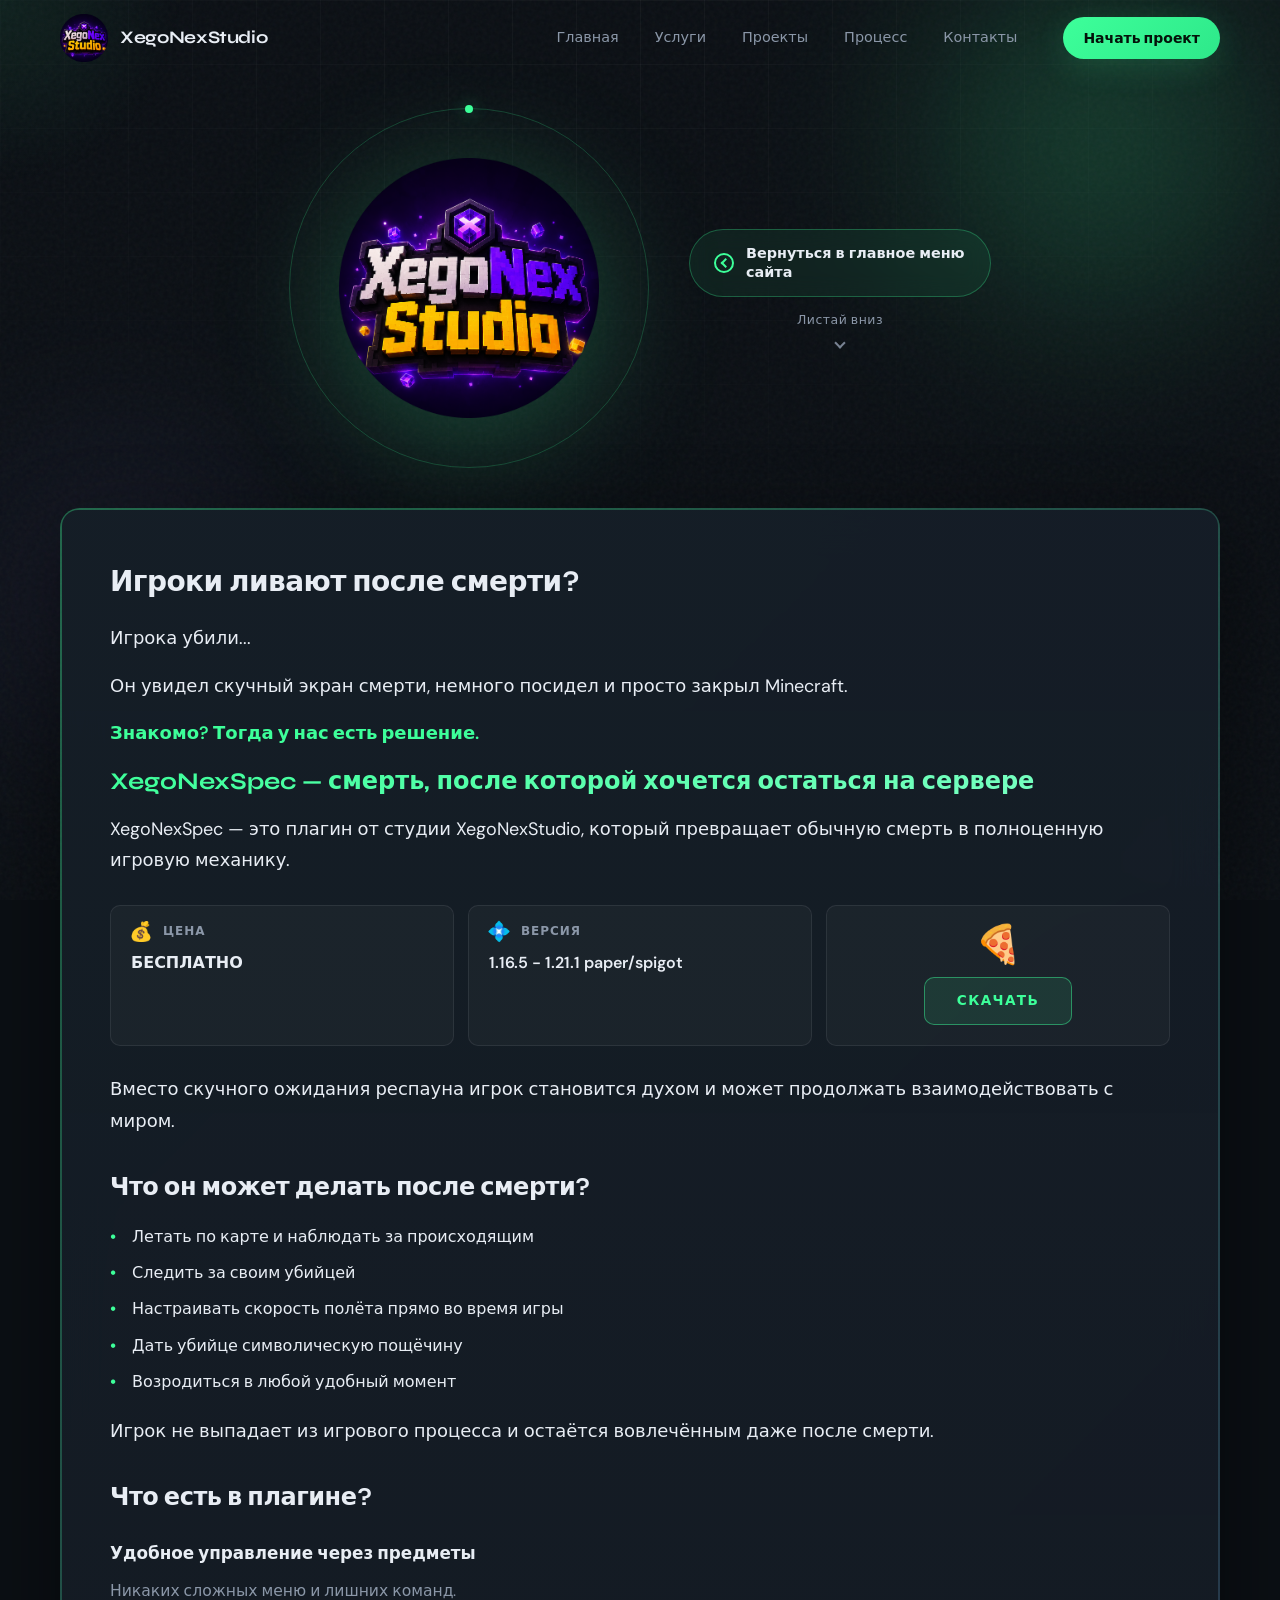
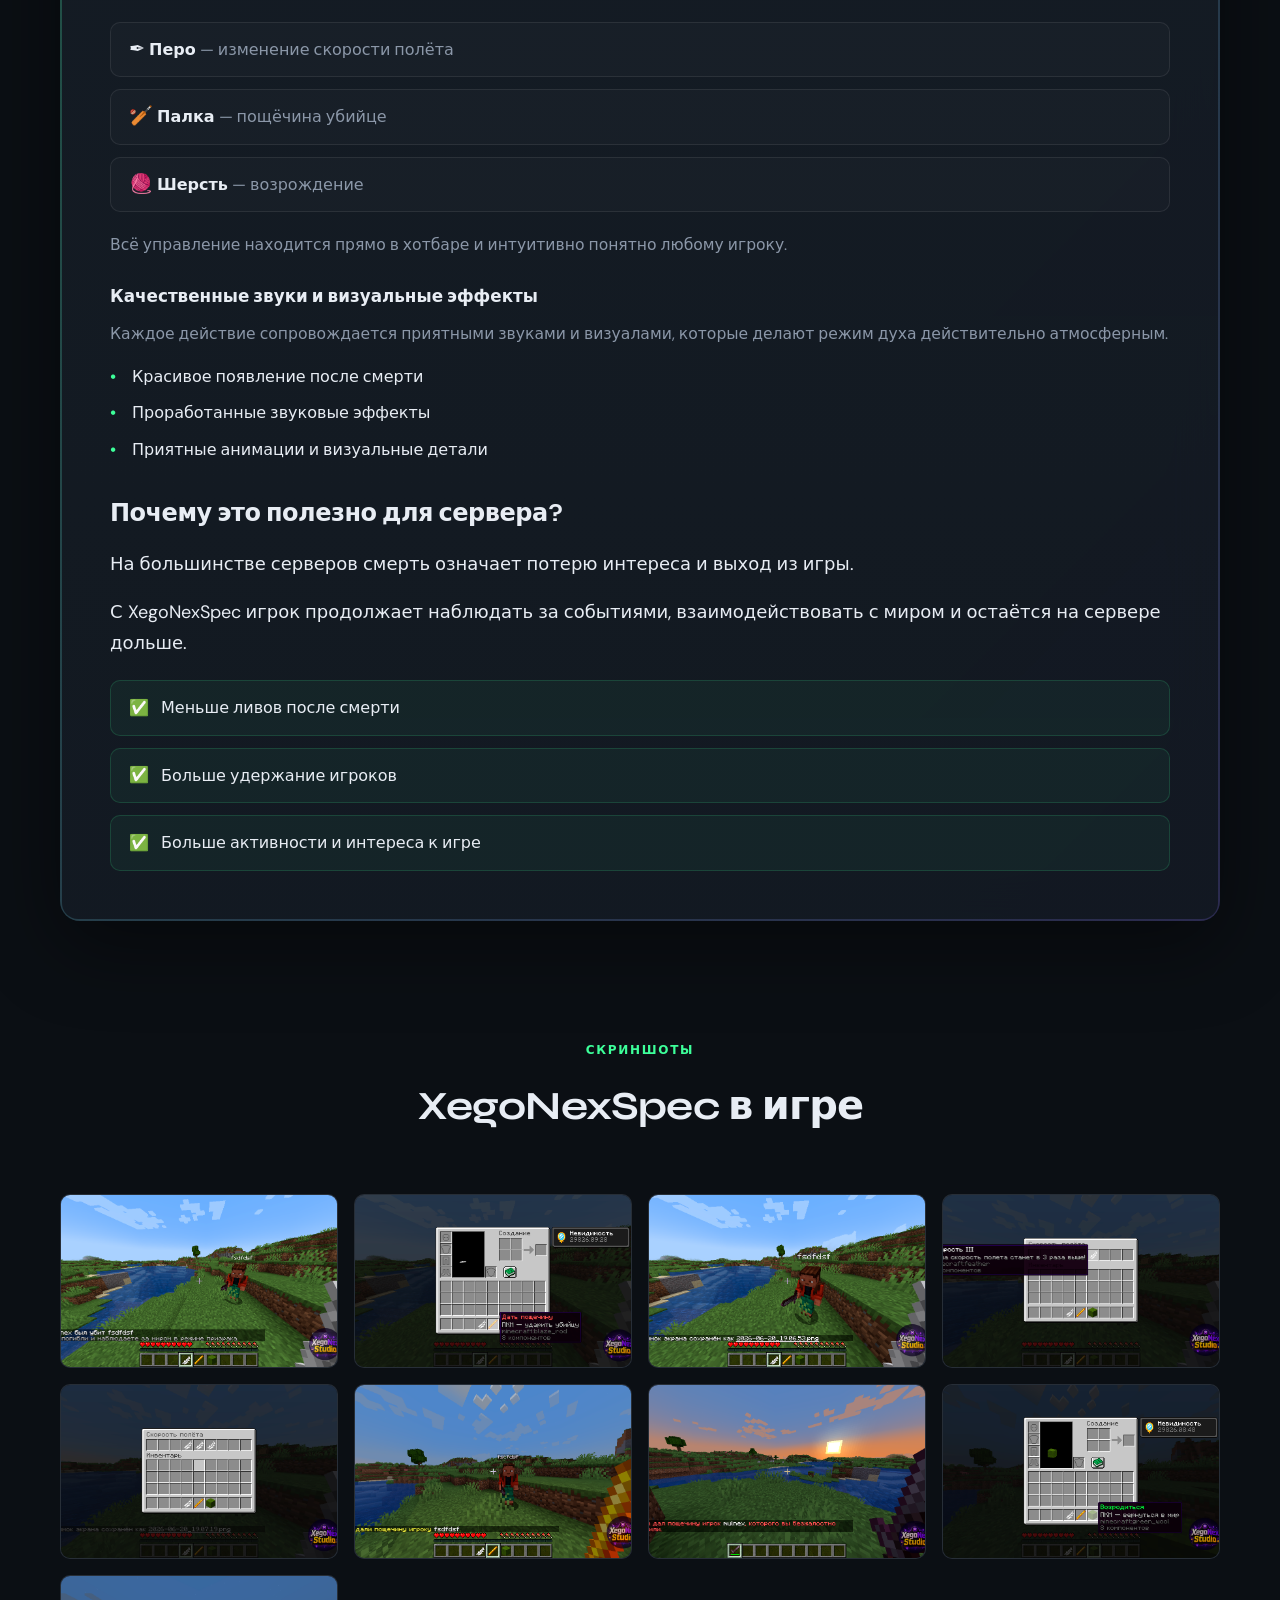
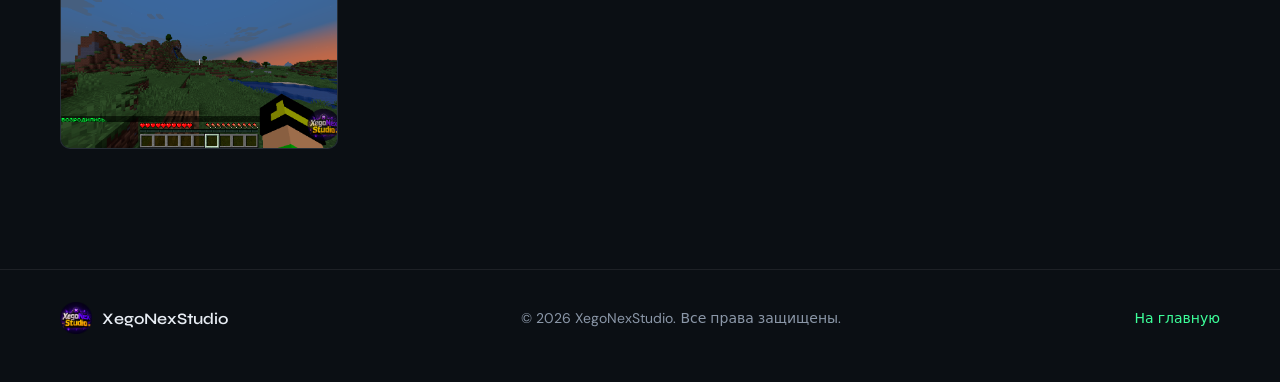
==== commit 7f1a92a7: "обновлено" ====
--- a/site/src/public_html/xegonexspec/index.html
+++ b/site/src/public_html/xegonexspec/index.html
@@ -21,8 +21,8 @@
 <header class="header"><div class="header__inner container"><a href="../" class="brand"><img src="../assets/img/xegonex.png" alt="XegoNexStudio" class="brand__logo" width="48" height="48"><span class="brand__text">XegoNexStudio</span></a><nav class="nav" aria-label="Основная навигация"><a href="../#home" class="nav__link" data-nav="home">Главная</a><a href="../#services" class="nav__link" data-nav="services">Услуги</a><a href="../#projects" class="nav__link" data-nav="projects">Проекты</a><a href="../#process" class="nav__link" data-nav="process">Процесс</a><a href="../#contact" class="nav__link" data-nav="contact">Контакты</a></nav><a href="../#contact" class="btn btn--primary btn--sm header__cta">Начать проект</a><button class="burger" type="button" aria-label="Открыть меню" aria-expanded="false" data-burger="true"><span></span><span></span><span></span></button></div></header>
 <div class="mobile-nav" data-mobile-nav="true" hidden><nav class="mobile-nav__panel"><a href="../#home" class="mobile-nav__link">Главная</a><a href="../#services" class="mobile-nav__link">Услуги</a><a href="../#projects" class="mobile-nav__link">Проекты</a><a href="../#process" class="mobile-nav__link">Процесс</a><a href="../#contact" class="mobile-nav__link">Контакты</a></nav></div>
 <main class="spec-page" data-spec-page="true">
-<section class="spec-hero section"><div class="container"><div class="spec-hero__bar reveal"><div class="hero__logo-wrap spec-hero__logo-wrap"><div class="hero__ring hero__ring--outer"></div><div class="hero__ring hero__ring--inner"></div><img src="../assets/img/xegonex.png" alt="XegoNexStudio" class="hero__logo" width="320" height="320"></div><a href="../" class="spec-home-btn"><span class="spec-home-btn__icon" aria-hidden="true"></span><span class="spec-home-btn__text">Вернуться в главное меню сайта</span></a></div></div></section>
-<section class="spec-content section"><div class="container"><div class="spec-frame reveal"><div class="spec-frame__glow" aria-hidden="true"></div><div class="spec-frame__inner"><p class="spec-line spec-line--hook reveal" style="--reveal-delay:0ms">Игроки ливают после смерти?</p><p class="spec-line reveal" style="--reveal-delay:80ms">Игрока убили...</p><p class="spec-line reveal" style="--reveal-delay:160ms">Он увидел скучный экран смерти, немного посидел и просто закрыл Minecraft.</p><p class="spec-line spec-line--accent reveal" style="--reveal-delay:240ms">Знакомо? Тогда у нас есть решение.</p><p class="spec-line spec-line--title reveal" style="--reveal-delay:320ms">XegoNexSpec — смерть, после которой хочется остаться на сервере</p><p class="spec-line reveal" style="--reveal-delay:400ms">XegoNexSpec — это плагин от студии XegoNexStudio, который превращает обычную смерть в полноценную игровую механику.</p><div class="spec-meta"><div class="spec-meta__item reveal" style="--reveal-delay:0ms"><div class="spec-meta__head"><span class="spec-meta__emoji">💰</span><span class="spec-meta__label">ЦЕНА</span></div><div class="spec-meta__body"><span class="spec-meta__value">БЕСПЛАТНО</span></div></div><div class="spec-meta__item reveal" style="--reveal-delay:90ms"><div class="spec-meta__head"><span class="spec-meta__emoji">💠</span><span class="spec-meta__label">Версия</span></div><div class="spec-meta__body"><span class="spec-meta__value">1.16.5 - 1.21.1 paper/spigot</span></div></div><div class="spec-meta__item spec-meta__item--download reveal" style="--reveal-delay:180ms"><div class="spec-meta__download"><span class="spec-meta__download-emoji">🍕</span><a href="https://drive.google.com/file/d/17h43HU-1JmUSoKXlTbJYf0L5nBKn1Yvb/view?usp=sharing" class="spec-meta__download-btn" target="_blank" rel="noopener noreferrer">Скачать</a></div></div></div><p class="spec-line reveal" style="--reveal-delay:480ms">Вместо скучного ожидания респауна игрок становится духом и может продолжать взаимодействовать с миром.</p><h2 class="spec-heading reveal" style="--reveal-delay:540ms">Что он может делать после смерти?</h2><ul class="spec-list"><li class="spec-list__item reveal" style="--reveal-delay:0ms">Летать по карте и наблюдать за происходящим</li><li class="spec-list__item reveal" style="--reveal-delay:55ms">Следить за своим убийцей</li><li class="spec-list__item reveal" style="--reveal-delay:110ms">Настраивать скорость полёта прямо во время игры</li><li class="spec-list__item reveal" style="--reveal-delay:165ms">Дать убийце символическую пощёчину</li><li class="spec-list__item reveal" style="--reveal-delay:220ms">Возродиться в любой удобный момент</li></ul><p class="spec-line reveal" style="--reveal-delay:620ms">Игрок не выпадает из игрового процесса и остаётся вовлечённым даже после смерти.</p><h2 class="spec-heading reveal" style="--reveal-delay:680ms">Что есть в плагине?</h2><h3 class="spec-subheading reveal" style="--reveal-delay:720ms">Удобное управление через предметы</h3><p class="spec-line spec-line--muted reveal" style="--reveal-delay:760ms">Никаких сложных меню и лишних команд.</p><ul class="spec-hotbar"><li class="spec-hotbar__item reveal" style="--reveal-delay:0ms"><span class="spec-hotbar__emoji">✒️</span><span class="spec-hotbar__label">Перо</span><span class="spec-hotbar__text"> — изменение скорости полёта</span></li><li class="spec-hotbar__item reveal" style="--reveal-delay:70ms"><span class="spec-hotbar__emoji">🏏</span><span class="spec-hotbar__label">Палка</span><span class="spec-hotbar__text"> — пощёчина убийце</span></li><li class="spec-hotbar__item reveal" style="--reveal-delay:140ms"><span class="spec-hotbar__emoji">🧶</span><span class="spec-hotbar__label">Шерсть</span><span class="spec-hotbar__text"> — возрождение</span></li></ul><p class="spec-line spec-line--muted reveal" style="--reveal-delay:840ms">Всё управление находится прямо в хотбаре и интуитивно понятно любому игроку.</p><h3 class="spec-subheading reveal" style="--reveal-delay:880ms">Качественные звуки и визуальные эффекты</h3><p class="spec-line spec-line--muted reveal" style="--reveal-delay:920ms">Каждое действие сопровождается приятными звуками и визуалами, которые делают режим духа действительно атмосферным.</p><ul class="spec-list"><li class="spec-list__item reveal" style="--reveal-delay:0ms">Красивое появление после смерти</li><li class="spec-list__item reveal" style="--reveal-delay:55ms">Проработанные звуковые эффекты</li><li class="spec-list__item reveal" style="--reveal-delay:110ms">Приятные анимации и визуальные детали</li></ul><h2 class="spec-heading reveal" style="--reveal-delay:1020ms">Почему это полезно для сервера?</h2><p class="spec-line reveal" style="--reveal-delay:1080ms">На большинстве серверов смерть означает потерю интереса и выход из игры.</p><p class="spec-line reveal" style="--reveal-delay:1140ms">С XegoNexSpec игрок продолжает наблюдать за событиями, взаимодействовать с миром и остаётся на сервере дольше.</p><ul class="spec-checklist"><li class="spec-checklist__item reveal" style="--reveal-delay:0ms"><span class="spec-checklist__mark" aria-hidden="true">✅</span><span>Меньше ливов после смерти</span></li><li class="spec-checklist__item reveal" style="--reveal-delay:70ms"><span class="spec-checklist__mark" aria-hidden="true">✅</span><span>Больше удержание игроков</span></li><li class="spec-checklist__item reveal" style="--reveal-delay:140ms"><span class="spec-checklist__mark" aria-hidden="true">✅</span><span>Больше активности и интереса к игре</span></li></ul></div></div></div></section>
+<section class="spec-hero section"><div class="container"><div class="spec-hero__bar reveal"><div class="hero__logo-wrap spec-hero__logo-wrap"><div class="hero__ring hero__ring--outer"></div><div class="hero__ring hero__ring--inner"></div><img src="../assets/img/xegonex.png" alt="XegoNexStudio" class="hero__logo" width="320" height="320"></div><div class="spec-hero__aside"><a href="../" class="spec-home-btn"><span class="spec-home-btn__icon" aria-hidden="true"></span><span class="spec-home-btn__text">Вернуться в главное меню сайта</span></a><a href="#spec-content" class="spec-scroll-hint"><span class="spec-scroll-hint__text">Листай вниз</span><span class="spec-scroll-hint__arrow" aria-hidden="true"></span></a></div></div></div></section>
+<section class="spec-content section" id="spec-content"><div class="container"><div class="spec-frame reveal"><div class="spec-frame__glow" aria-hidden="true"></div><div class="spec-frame__inner"><p class="spec-line spec-line--hook reveal" style="--reveal-delay:0ms">Игроки ливают после смерти?</p><p class="spec-line reveal" style="--reveal-delay:80ms">Игрока убили...</p><p class="spec-line reveal" style="--reveal-delay:160ms">Он увидел скучный экран смерти, немного посидел и просто закрыл Minecraft.</p><p class="spec-line spec-line--accent reveal" style="--reveal-delay:240ms">Знакомо? Тогда у нас есть решение.</p><p class="spec-line spec-line--title reveal" style="--reveal-delay:320ms">XegoNexSpec — смерть, после которой хочется остаться на сервере</p><p class="spec-line reveal" style="--reveal-delay:400ms">XegoNexSpec — это плагин от студии XegoNexStudio, который превращает обычную смерть в полноценную игровую механику.</p><div class="spec-meta"><div class="spec-meta__item reveal" style="--reveal-delay:0ms"><div class="spec-meta__head"><span class="spec-meta__emoji">💰</span><span class="spec-meta__label">ЦЕНА</span></div><div class="spec-meta__body"><span class="spec-meta__value">БЕСПЛАТНО</span></div></div><div class="spec-meta__item reveal" style="--reveal-delay:90ms"><div class="spec-meta__head"><span class="spec-meta__emoji">💠</span><span class="spec-meta__label">Версия</span></div><div class="spec-meta__body"><span class="spec-meta__value">1.16.5 - 1.21.1 paper/spigot</span></div></div><div class="spec-meta__item spec-meta__item--download reveal" style="--reveal-delay:180ms"><div class="spec-meta__download"><span class="spec-meta__download-emoji">🍕</span><a href="https://drive.google.com/file/d/17h43HU-1JmUSoKXlTbJYf0L5nBKn1Yvb/view?usp=sharing" class="spec-meta__download-btn" target="_blank" rel="noopener noreferrer">Скачать</a></div></div></div><p class="spec-line reveal" style="--reveal-delay:480ms">Вместо скучного ожидания респауна игрок становится духом и может продолжать взаимодействовать с миром.</p><h2 class="spec-heading reveal" style="--reveal-delay:540ms">Что он может делать после смерти?</h2><ul class="spec-list"><li class="spec-list__item reveal" style="--reveal-delay:0ms">Летать по карте и наблюдать за происходящим</li><li class="spec-list__item reveal" style="--reveal-delay:55ms">Следить за своим убийцей</li><li class="spec-list__item reveal" style="--reveal-delay:110ms">Настраивать скорость полёта прямо во время игры</li><li class="spec-list__item reveal" style="--reveal-delay:165ms">Дать убийце символическую пощёчину</li><li class="spec-list__item reveal" style="--reveal-delay:220ms">Возродиться в любой удобный момент</li></ul><p class="spec-line reveal" style="--reveal-delay:620ms">Игрок не выпадает из игрового процесса и остаётся вовлечённым даже после смерти.</p><h2 class="spec-heading reveal" style="--reveal-delay:680ms">Что есть в плагине?</h2><h3 class="spec-subheading reveal" style="--reveal-delay:720ms">Удобное управление через предметы</h3><p class="spec-line spec-line--muted reveal" style="--reveal-delay:760ms">Никаких сложных меню и лишних команд.</p><ul class="spec-hotbar"><li class="spec-hotbar__item reveal" style="--reveal-delay:0ms"><span class="spec-hotbar__emoji">✒️</span><span class="spec-hotbar__label">Перо</span><span class="spec-hotbar__text"> — изменение скорости полёта</span></li><li class="spec-hotbar__item reveal" style="--reveal-delay:70ms"><span class="spec-hotbar__emoji">🏏</span><span class="spec-hotbar__label">Палка</span><span class="spec-hotbar__text"> — пощёчина убийце</span></li><li class="spec-hotbar__item reveal" style="--reveal-delay:140ms"><span class="spec-hotbar__emoji">🧶</span><span class="spec-hotbar__label">Шерсть</span><span class="spec-hotbar__text"> — возрождение</span></li></ul><p class="spec-line spec-line--muted reveal" style="--reveal-delay:840ms">Всё управление находится прямо в хотбаре и интуитивно понятно любому игроку.</p><h3 class="spec-subheading reveal" style="--reveal-delay:880ms">Качественные звуки и визуальные эффекты</h3><p class="spec-line spec-line--muted reveal" style="--reveal-delay:920ms">Каждое действие сопровождается приятными звуками и визуалами, которые делают режим духа действительно атмосферным.</p><ul class="spec-list"><li class="spec-list__item reveal" style="--reveal-delay:0ms">Красивое появление после смерти</li><li class="spec-list__item reveal" style="--reveal-delay:55ms">Проработанные звуковые эффекты</li><li class="spec-list__item reveal" style="--reveal-delay:110ms">Приятные анимации и визуальные детали</li></ul><h2 class="spec-heading reveal" style="--reveal-delay:1020ms">Почему это полезно для сервера?</h2><p class="spec-line reveal" style="--reveal-delay:1080ms">На большинстве серверов смерть означает потерю интереса и выход из игры.</p><p class="spec-line reveal" style="--reveal-delay:1140ms">С XegoNexSpec игрок продолжает наблюдать за событиями, взаимодействовать с миром и остаётся на сервере дольше.</p><ul class="spec-checklist"><li class="spec-checklist__item reveal" style="--reveal-delay:0ms"><span class="spec-checklist__mark" aria-hidden="true">✅</span><span>Меньше ливов после смерти</span></li><li class="spec-checklist__item reveal" style="--reveal-delay:70ms"><span class="spec-checklist__mark" aria-hidden="true">✅</span><span>Больше удержание игроков</span></li><li class="spec-checklist__item reveal" style="--reveal-delay:140ms"><span class="spec-checklist__mark" aria-hidden="true">✅</span><span>Больше активности и интереса к игре</span></li></ul></div></div></div></section>
 <section class="spec-gallery section"><div class="container"><div class="section-head reveal"><p class="eyebrow">Скриншоты</p><h2 class="section-head__title">XegoNexSpec в игре</h2></div><div class="spec-gallery__grid"><figure class="spec-gallery__item reveal project-card--gallery" style="--reveal-delay:0ms" data-project-gallery='["../plugins/XegoNexSpec (1).png","../plugins/XegoNexSpec (2).png","../plugins/XegoNexSpec (3).png","../plugins/XegoNexSpec (4).png","../plugins/XegoNexSpec (5).png","../plugins/XegoNexSpec (6).png","../plugins/XegoNexSpec (7).png","../plugins/XegoNexSpec (8).png","../plugins/XegoNexSpec (9).png"]' data-project-title="XegoNexSpec" tabindex="0" role="button"><img src="../plugins/XegoNexSpec (1).png" alt="XegoNexSpec — скриншот 1" class="spec-gallery__img" loading="eager"></figure><figure class="spec-gallery__item reveal project-card--gallery" style="--reveal-delay:60ms" data-project-gallery='["../plugins/XegoNexSpec (1).png","../plugins/XegoNexSpec (2).png","../plugins/XegoNexSpec (3).png","../plugins/XegoNexSpec (4).png","../plugins/XegoNexSpec (5).png","../plugins/XegoNexSpec (6).png","../plugins/XegoNexSpec (7).png","../plugins/XegoNexSpec (8).png","../plugins/XegoNexSpec (9).png"]' data-project-title="XegoNexSpec" tabindex="0" role="button"><img src="../plugins/XegoNexSpec (2).png" alt="XegoNexSpec — скриншот 2" class="spec-gallery__img" loading="eager"></figure><figure class="spec-gallery__item reveal project-card--gallery" style="--reveal-delay:120ms" data-project-gallery='["../plugins/XegoNexSpec (1).png","../plugins/XegoNexSpec (2).png","../plugins/XegoNexSpec (3).png","../plugins/XegoNexSpec (4).png","../plugins/XegoNexSpec (5).png","../plugins/XegoNexSpec (6).png","../plugins/XegoNexSpec (7).png","../plugins/XegoNexSpec (8).png","../plugins/XegoNexSpec (9).png"]' data-project-title="XegoNexSpec" tabindex="0" role="button"><img src="../plugins/XegoNexSpec (3).png" alt="XegoNexSpec — скриншот 3" class="spec-gallery__img" loading="eager"></figure><figure class="spec-gallery__item reveal project-card--gallery" style="--reveal-delay:180ms" data-project-gallery='["../plugins/XegoNexSpec (1).png","../plugins/XegoNexSpec (2).png","../plugins/XegoNexSpec (3).png","../plugins/XegoNexSpec (4).png","../plugins/XegoNexSpec (5).png","../plugins/XegoNexSpec (6).png","../plugins/XegoNexSpec (7).png","../plugins/XegoNexSpec (8).png","../plugins/XegoNexSpec (9).png"]' data-project-title="XegoNexSpec" tabindex="0" role="button"><img src="../plugins/XegoNexSpec (4).png" alt="XegoNexSpec — скриншот 4" class="spec-gallery__img" loading="eager"></figure><figure class="spec-gallery__item reveal project-card--gallery" style="--reveal-delay:240ms" data-project-gallery='["../plugins/XegoNexSpec (1).png","../plugins/XegoNexSpec (2).png","../plugins/XegoNexSpec (3).png","../plugins/XegoNexSpec (4).png","../plugins/XegoNexSpec (5).png","../plugins/XegoNexSpec (6).png","../plugins/XegoNexSpec (7).png","../plugins/XegoNexSpec (8).png","../plugins/XegoNexSpec (9).png"]' data-project-title="XegoNexSpec" tabindex="0" role="button"><img src="../plugins/XegoNexSpec (5).png" alt="XegoNexSpec — скриншот 5" class="spec-gallery__img" loading="lazy"></figure><figure class="spec-gallery__item reveal project-card--gallery" style="--reveal-delay:300ms" data-project-gallery='["../plugins/XegoNexSpec (1).png","../plugins/XegoNexSpec (2).png","../plugins/XegoNexSpec (3).png","../plugins/XegoNexSpec (4).png","../plugins/XegoNexSpec (5).png","../plugins/XegoNexSpec (6).png","../plugins/XegoNexSpec (7).png","../plugins/XegoNexSpec (8).png","../plugins/XegoNexSpec (9).png"]' data-project-title="XegoNexSpec" tabindex="0" role="button"><img src="../plugins/XegoNexSpec (6).png" alt="XegoNexSpec — скриншот 6" class="spec-gallery__img" loading="lazy"></figure><figure class="spec-gallery__item reveal project-card--gallery" style="--reveal-delay:360ms" data-project-gallery='["../plugins/XegoNexSpec (1).png","../plugins/XegoNexSpec (2).png","../plugins/XegoNexSpec (3).png","../plugins/XegoNexSpec (4).png","../plugins/XegoNexSpec (5).png","../plugins/XegoNexSpec (6).png","../plugins/XegoNexSpec (7).png","../plugins/XegoNexSpec (8).png","../plugins/XegoNexSpec (9).png"]' data-project-title="XegoNexSpec" tabindex="0" role="button"><img src="../plugins/XegoNexSpec (7).png" alt="XegoNexSpec — скриншот 7" class="spec-gallery__img" loading="lazy"></figure><figure class="spec-gallery__item reveal project-card--gallery" style="--reveal-delay:420ms" data-project-gallery='["../plugins/XegoNexSpec (1).png","../plugins/XegoNexSpec (2).png","../plugins/XegoNexSpec (3).png","../plugins/XegoNexSpec (4).png","../plugins/XegoNexSpec (5).png","../plugins/XegoNexSpec (6).png","../plugins/XegoNexSpec (7).png","../plugins/XegoNexSpec (8).png","../plugins/XegoNexSpec (9).png"]' data-project-title="XegoNexSpec" tabindex="0" role="button"><img src="../plugins/XegoNexSpec (8).png" alt="XegoNexSpec — скриншот 8" class="spec-gallery__img" loading="lazy"></figure><figure class="spec-gallery__item reveal project-card--gallery" style="--reveal-delay:480ms" data-project-gallery='["../plugins/XegoNexSpec (1).png","../plugins/XegoNexSpec (2).png","../plugins/XegoNexSpec (3).png","../plugins/XegoNexSpec (4).png","../plugins/XegoNexSpec (5).png","../plugins/XegoNexSpec (6).png","../plugins/XegoNexSpec (7).png","../plugins/XegoNexSpec (8).png","../plugins/XegoNexSpec (9).png"]' data-project-title="XegoNexSpec" tabindex="0" role="button"><img src="../plugins/XegoNexSpec (9).png" alt="XegoNexSpec — скриншот 9" class="spec-gallery__img" loading="lazy"></figure></div></div></section>
 </main>
 <footer class="footer"><div class="container footer__inner"><div class="footer__brand"><img src="../assets/img/xegonex.png" alt="" class="footer__logo" width="32" height="32" aria-hidden="true"><span>XegoNexStudio</span></div><p class="footer__copy">© 2026 XegoNexStudio. Все права защищены.</p><a href="../" class="footer__top">На главную</a></div></footer>
--- a/site/src/public_html/assets/css/main.css
+++ b/site/src/public_html/assets/css/main.css
@@ -1798,6 +1798,53 @@
   text-align: left;
 }
 
+.spec-hero__aside {
+  display: flex;
+  flex-direction: column;
+  align-items: center;
+  gap: 14px;
+  flex-shrink: 0;
+}
+
+.spec-scroll-hint {
+  display: flex;
+  flex-direction: column;
+  align-items: center;
+  gap: 8px;
+  color: var(--text-muted);
+  font-size: 0.78rem;
+  font-weight: 500;
+  letter-spacing: 0.04em;
+  text-decoration: none;
+  transition: color 0.3s ease;
+}
+
+.spec-scroll-hint:hover {
+  color: rgba(232, 237, 244, 0.75);
+}
+
+.spec-scroll-hint__arrow {
+  width: 8px;
+  height: 8px;
+  border-right: 2px solid currentColor;
+  border-bottom: 2px solid currentColor;
+  transform: rotate(45deg);
+  opacity: 0.85;
+  animation: spec-scroll-bounce 2.2s ease-in-out infinite;
+}
+
+@keyframes spec-scroll-bounce {
+  0%, 100% {
+    transform: rotate(45deg) translateY(0);
+    opacity: 0.85;
+  }
+
+  50% {
+    transform: rotate(45deg) translateY(4px);
+    opacity: 0.45;
+  }
+}
+
 .spec-content {
   padding-top: 0;
 }
@@ -2173,7 +2220,35 @@
   }
 
   .spec-meta {
-    flex-direction: column;
+    flex-direction: row;
+    flex-wrap: wrap;
+    justify-content: center;
+    gap: 10px;
+  }
+
+  .spec-meta__item:not(.spec-meta__item--download) {
+    flex: 0 1 auto;
+    width: auto;
+    min-width: 0;
+    padding: 10px 12px;
+    gap: 6px;
+  }
+
+  .spec-meta__item:not(.spec-meta__item--download) .spec-meta__value {
+    font-size: 0.92rem;
+    word-break: normal;
+  }
+
+  .spec-meta__item--download {
+    flex: 1 1 100%;
+    width: 100%;
+    max-width: 260px;
+    margin-inline: auto;
+  }
+
+  .spec-hero__aside {
+    width: 100%;
+    max-width: 360px;
   }
 
   .spec-home-btn {
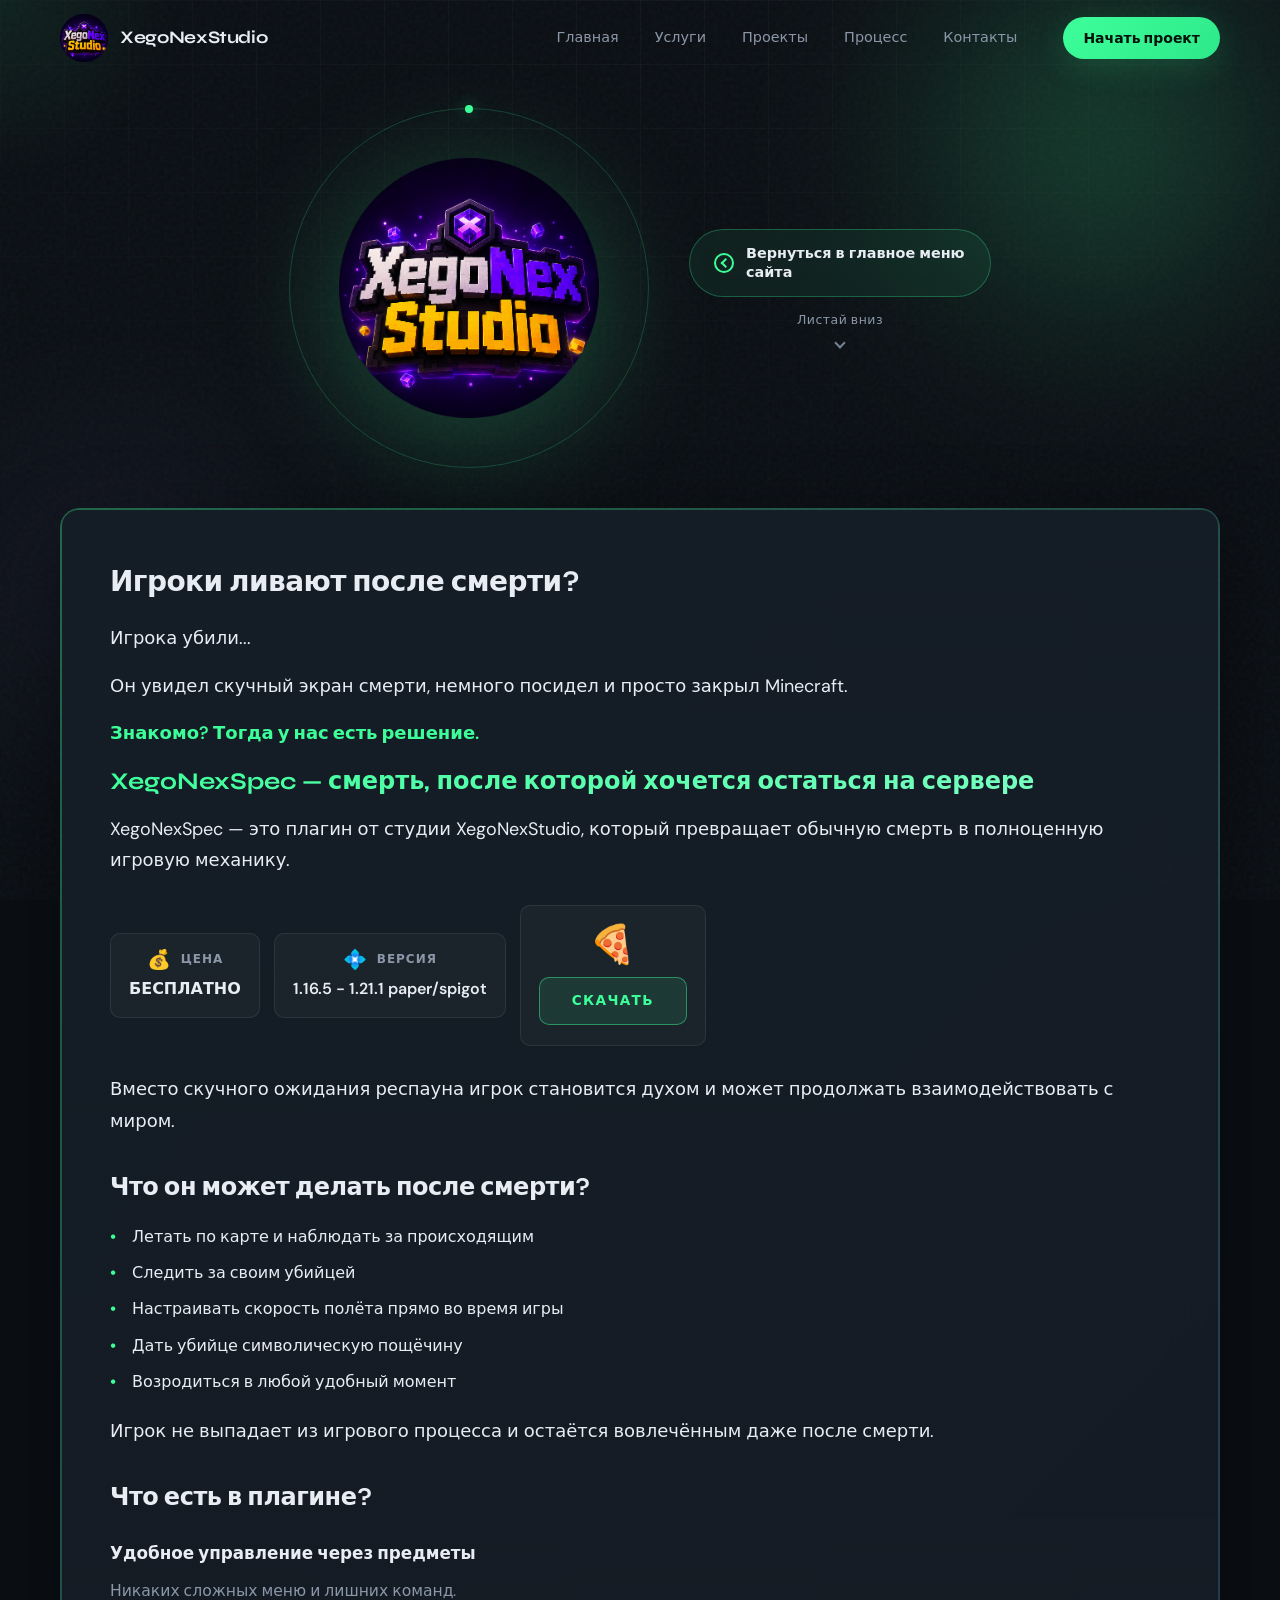
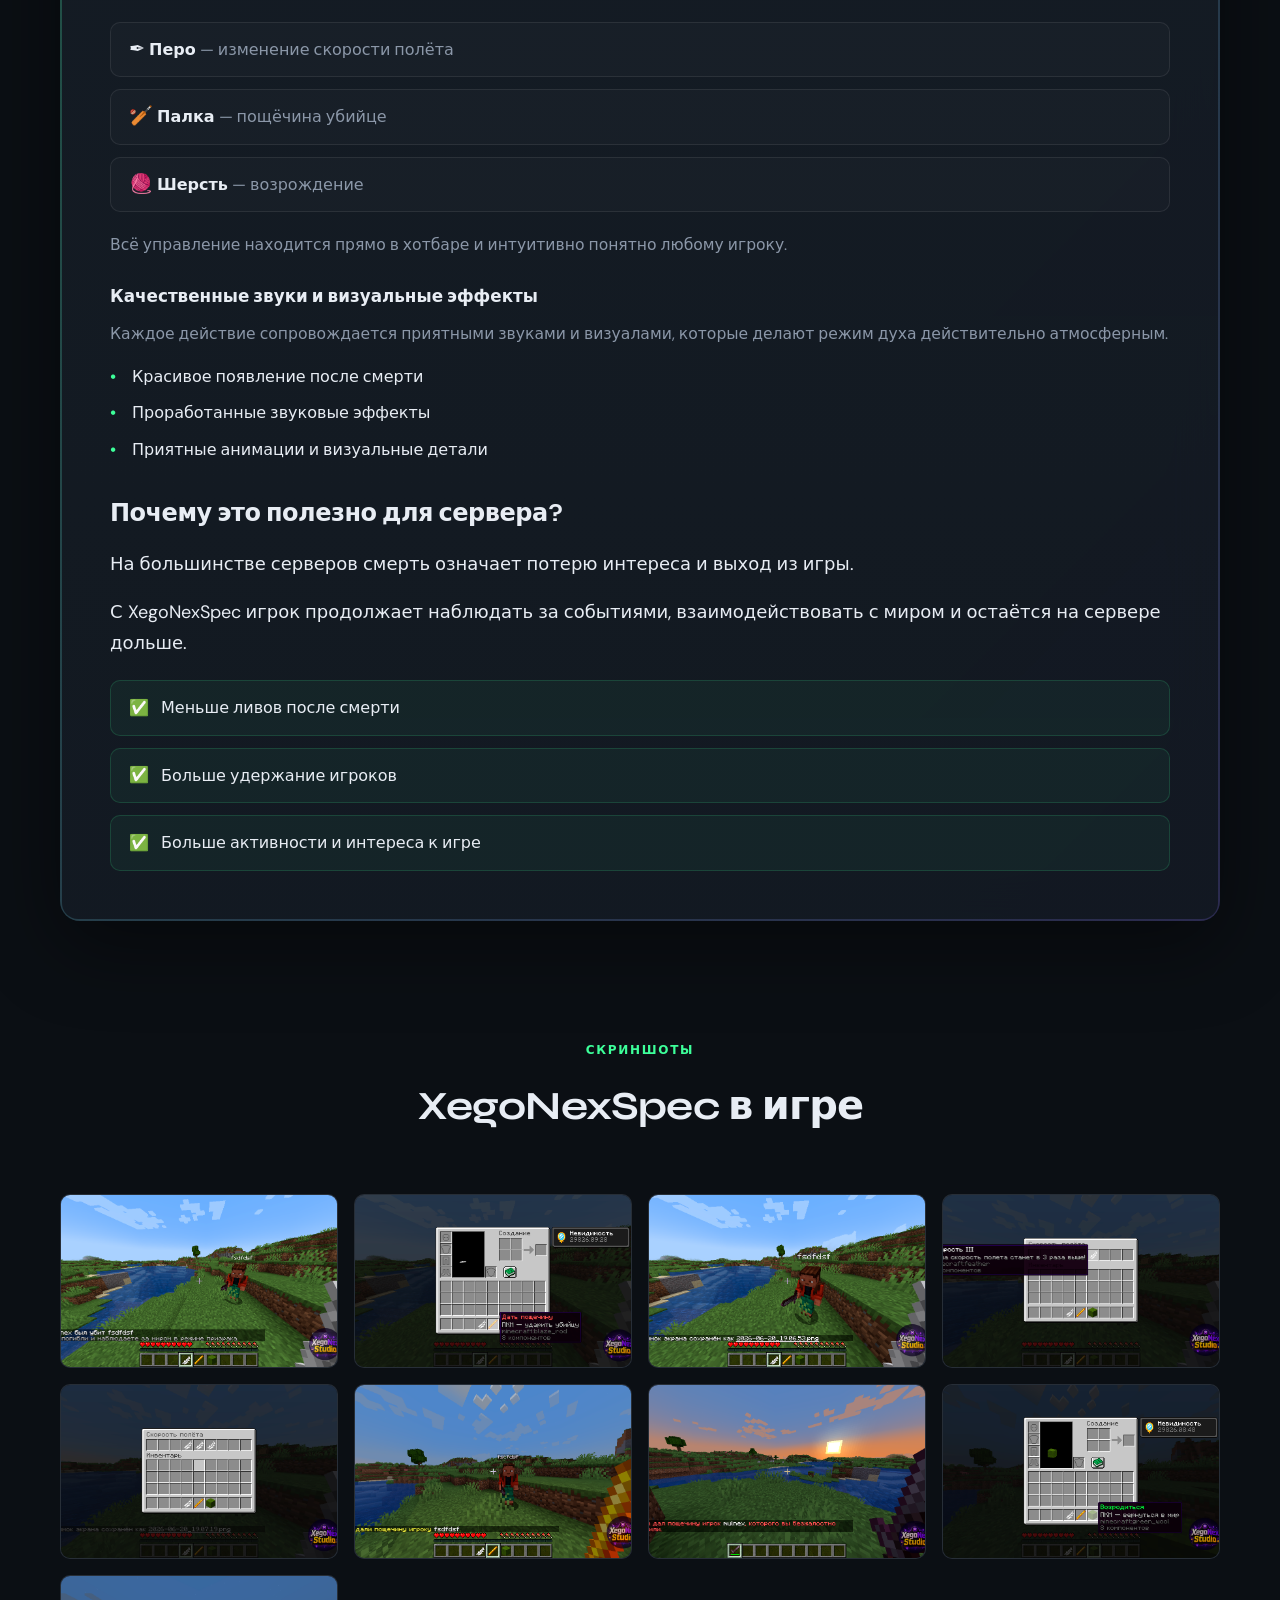
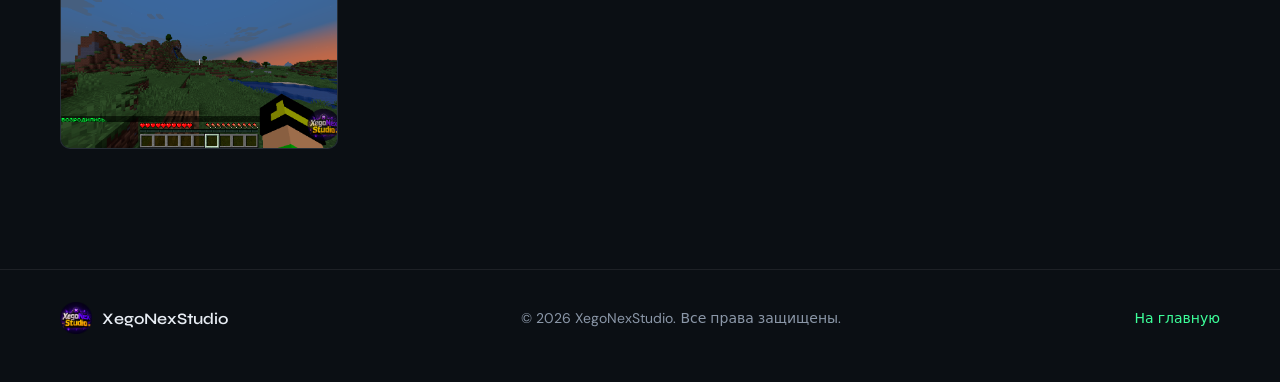
==== commit ec360c4d: "Обновлено" ====
--- a/site/src/public_html/xegonexspec/index.html
+++ b/site/src/public_html/xegonexspec/index.html
@@ -22,7 +22,7 @@
 <div class="mobile-nav" data-mobile-nav="true" hidden><nav class="mobile-nav__panel"><a href="../#home" class="mobile-nav__link">Главная</a><a href="../#services" class="mobile-nav__link">Услуги</a><a href="../#projects" class="mobile-nav__link">Проекты</a><a href="../#process" class="mobile-nav__link">Процесс</a><a href="../#contact" class="mobile-nav__link">Контакты</a></nav></div>
 <main class="spec-page" data-spec-page="true">
 <section class="spec-hero section"><div class="container"><div class="spec-hero__bar reveal"><div class="hero__logo-wrap spec-hero__logo-wrap"><div class="hero__ring hero__ring--outer"></div><div class="hero__ring hero__ring--inner"></div><img src="../assets/img/xegonex.png" alt="XegoNexStudio" class="hero__logo" width="320" height="320"></div><div class="spec-hero__aside"><a href="../" class="spec-home-btn"><span class="spec-home-btn__icon" aria-hidden="true"></span><span class="spec-home-btn__text">Вернуться в главное меню сайта</span></a><a href="#spec-content" class="spec-scroll-hint"><span class="spec-scroll-hint__text">Листай вниз</span><span class="spec-scroll-hint__arrow" aria-hidden="true"></span></a></div></div></div></section>
-<section class="spec-content section" id="spec-content"><div class="container"><div class="spec-frame reveal"><div class="spec-frame__glow" aria-hidden="true"></div><div class="spec-frame__inner"><p class="spec-line spec-line--hook reveal" style="--reveal-delay:0ms">Игроки ливают после смерти?</p><p class="spec-line reveal" style="--reveal-delay:80ms">Игрока убили...</p><p class="spec-line reveal" style="--reveal-delay:160ms">Он увидел скучный экран смерти, немного посидел и просто закрыл Minecraft.</p><p class="spec-line spec-line--accent reveal" style="--reveal-delay:240ms">Знакомо? Тогда у нас есть решение.</p><p class="spec-line spec-line--title reveal" style="--reveal-delay:320ms">XegoNexSpec — смерть, после которой хочется остаться на сервере</p><p class="spec-line reveal" style="--reveal-delay:400ms">XegoNexSpec — это плагин от студии XegoNexStudio, который превращает обычную смерть в полноценную игровую механику.</p><div class="spec-meta"><div class="spec-meta__item reveal" style="--reveal-delay:0ms"><div class="spec-meta__head"><span class="spec-meta__emoji">💰</span><span class="spec-meta__label">ЦЕНА</span></div><div class="spec-meta__body"><span class="spec-meta__value">БЕСПЛАТНО</span></div></div><div class="spec-meta__item reveal" style="--reveal-delay:90ms"><div class="spec-meta__head"><span class="spec-meta__emoji">💠</span><span class="spec-meta__label">Версия</span></div><div class="spec-meta__body"><span class="spec-meta__value">1.16.5 - 1.21.1 paper/spigot</span></div></div><div class="spec-meta__item spec-meta__item--download reveal" style="--reveal-delay:180ms"><div class="spec-meta__download"><span class="spec-meta__download-emoji">🍕</span><a href="https://drive.google.com/file/d/17h43HU-1JmUSoKXlTbJYf0L5nBKn1Yvb/view?usp=sharing" class="spec-meta__download-btn" target="_blank" rel="noopener noreferrer">Скачать</a></div></div></div><p class="spec-line reveal" style="--reveal-delay:480ms">Вместо скучного ожидания респауна игрок становится духом и может продолжать взаимодействовать с миром.</p><h2 class="spec-heading reveal" style="--reveal-delay:540ms">Что он может делать после смерти?</h2><ul class="spec-list"><li class="spec-list__item reveal" style="--reveal-delay:0ms">Летать по карте и наблюдать за происходящим</li><li class="spec-list__item reveal" style="--reveal-delay:55ms">Следить за своим убийцей</li><li class="spec-list__item reveal" style="--reveal-delay:110ms">Настраивать скорость полёта прямо во время игры</li><li class="spec-list__item reveal" style="--reveal-delay:165ms">Дать убийце символическую пощёчину</li><li class="spec-list__item reveal" style="--reveal-delay:220ms">Возродиться в любой удобный момент</li></ul><p class="spec-line reveal" style="--reveal-delay:620ms">Игрок не выпадает из игрового процесса и остаётся вовлечённым даже после смерти.</p><h2 class="spec-heading reveal" style="--reveal-delay:680ms">Что есть в плагине?</h2><h3 class="spec-subheading reveal" style="--reveal-delay:720ms">Удобное управление через предметы</h3><p class="spec-line spec-line--muted reveal" style="--reveal-delay:760ms">Никаких сложных меню и лишних команд.</p><ul class="spec-hotbar"><li class="spec-hotbar__item reveal" style="--reveal-delay:0ms"><span class="spec-hotbar__emoji">✒️</span><span class="spec-hotbar__label">Перо</span><span class="spec-hotbar__text"> — изменение скорости полёта</span></li><li class="spec-hotbar__item reveal" style="--reveal-delay:70ms"><span class="spec-hotbar__emoji">🏏</span><span class="spec-hotbar__label">Палка</span><span class="spec-hotbar__text"> — пощёчина убийце</span></li><li class="spec-hotbar__item reveal" style="--reveal-delay:140ms"><span class="spec-hotbar__emoji">🧶</span><span class="spec-hotbar__label">Шерсть</span><span class="spec-hotbar__text"> — возрождение</span></li></ul><p class="spec-line spec-line--muted reveal" style="--reveal-delay:840ms">Всё управление находится прямо в хотбаре и интуитивно понятно любому игроку.</p><h3 class="spec-subheading reveal" style="--reveal-delay:880ms">Качественные звуки и визуальные эффекты</h3><p class="spec-line spec-line--muted reveal" style="--reveal-delay:920ms">Каждое действие сопровождается приятными звуками и визуалами, которые делают режим духа действительно атмосферным.</p><ul class="spec-list"><li class="spec-list__item reveal" style="--reveal-delay:0ms">Красивое появление после смерти</li><li class="spec-list__item reveal" style="--reveal-delay:55ms">Проработанные звуковые эффекты</li><li class="spec-list__item reveal" style="--reveal-delay:110ms">Приятные анимации и визуальные детали</li></ul><h2 class="spec-heading reveal" style="--reveal-delay:1020ms">Почему это полезно для сервера?</h2><p class="spec-line reveal" style="--reveal-delay:1080ms">На большинстве серверов смерть означает потерю интереса и выход из игры.</p><p class="spec-line reveal" style="--reveal-delay:1140ms">С XegoNexSpec игрок продолжает наблюдать за событиями, взаимодействовать с миром и остаётся на сервере дольше.</p><ul class="spec-checklist"><li class="spec-checklist__item reveal" style="--reveal-delay:0ms"><span class="spec-checklist__mark" aria-hidden="true">✅</span><span>Меньше ливов после смерти</span></li><li class="spec-checklist__item reveal" style="--reveal-delay:70ms"><span class="spec-checklist__mark" aria-hidden="true">✅</span><span>Больше удержание игроков</span></li><li class="spec-checklist__item reveal" style="--reveal-delay:140ms"><span class="spec-checklist__mark" aria-hidden="true">✅</span><span>Больше активности и интереса к игре</span></li></ul></div></div></div></section>
+<section class="spec-content section" id="spec-content"><div class="container"><div class="spec-frame reveal"><div class="spec-frame__glow" aria-hidden="true"></div><div class="spec-frame__inner"><p class="spec-line spec-line--hook reveal" style="--reveal-delay:0ms">Игроки ливают после смерти?</p><p class="spec-line reveal" style="--reveal-delay:80ms">Игрока убили...</p><p class="spec-line reveal" style="--reveal-delay:160ms">Он увидел скучный экран смерти, немного посидел и просто закрыл Minecraft.</p><p class="spec-line spec-line--accent reveal" style="--reveal-delay:240ms">Знакомо? Тогда у нас есть решение.</p><p class="spec-line spec-line--title reveal" style="--reveal-delay:320ms">XegoNexSpec — смерть, после которой хочется остаться на сервере</p><p class="spec-line reveal" style="--reveal-delay:400ms">XegoNexSpec — это плагин от студии XegoNexStudio, который превращает обычную смерть в полноценную игровую механику.</p><div class="spec-meta"><div class="spec-meta__item reveal" style="--reveal-delay:0ms"><div class="spec-meta__head"><span class="spec-meta__emoji">💰</span><span class="spec-meta__label">ЦЕНА</span></div><div class="spec-meta__body"><span class="spec-meta__value">БЕСПЛАТНО</span></div></div><div class="spec-meta__item reveal" style="--reveal-delay:90ms"><div class="spec-meta__head"><span class="spec-meta__emoji">💠</span><span class="spec-meta__label">Версия</span></div><div class="spec-meta__body"><span class="spec-meta__value">1.16.5 - 1.21.1 paper/spigot</span></div></div><div class="spec-meta__item spec-meta__item--download reveal" style="--reveal-delay:180ms"><div class="spec-meta__download"><span class="spec-meta__download-emoji">🍕</span><a href="https://drive.google.com/file/d/1bWJX_OJclC76zxTvQMBcZz18QFCa3xTq/view?usp=sharing" class="spec-meta__download-btn" target="_blank" rel="noopener noreferrer">Скачать</a></div></div></div><p class="spec-line reveal" style="--reveal-delay:480ms">Вместо скучного ожидания респауна игрок становится духом и может продолжать взаимодействовать с миром.</p><h2 class="spec-heading reveal" style="--reveal-delay:540ms">Что он может делать после смерти?</h2><ul class="spec-list"><li class="spec-list__item reveal" style="--reveal-delay:0ms">Летать по карте и наблюдать за происходящим</li><li class="spec-list__item reveal" style="--reveal-delay:55ms">Следить за своим убийцей</li><li class="spec-list__item reveal" style="--reveal-delay:110ms">Настраивать скорость полёта прямо во время игры</li><li class="spec-list__item reveal" style="--reveal-delay:165ms">Дать убийце символическую пощёчину</li><li class="spec-list__item reveal" style="--reveal-delay:220ms">Возродиться в любой удобный момент</li></ul><p class="spec-line reveal" style="--reveal-delay:620ms">Игрок не выпадает из игрового процесса и остаётся вовлечённым даже после смерти.</p><h2 class="spec-heading reveal" style="--reveal-delay:680ms">Что есть в плагине?</h2><h3 class="spec-subheading reveal" style="--reveal-delay:720ms">Удобное управление через предметы</h3><p class="spec-line spec-line--muted reveal" style="--reveal-delay:760ms">Никаких сложных меню и лишних команд.</p><ul class="spec-hotbar"><li class="spec-hotbar__item reveal" style="--reveal-delay:0ms"><span class="spec-hotbar__emoji">✒️</span><span class="spec-hotbar__label">Перо</span><span class="spec-hotbar__text"> — изменение скорости полёта</span></li><li class="spec-hotbar__item reveal" style="--reveal-delay:70ms"><span class="spec-hotbar__emoji">🏏</span><span class="spec-hotbar__label">Палка</span><span class="spec-hotbar__text"> — пощёчина убийце</span></li><li class="spec-hotbar__item reveal" style="--reveal-delay:140ms"><span class="spec-hotbar__emoji">🧶</span><span class="spec-hotbar__label">Шерсть</span><span class="spec-hotbar__text"> — возрождение</span></li></ul><p class="spec-line spec-line--muted reveal" style="--reveal-delay:840ms">Всё управление находится прямо в хотбаре и интуитивно понятно любому игроку.</p><h3 class="spec-subheading reveal" style="--reveal-delay:880ms">Качественные звуки и визуальные эффекты</h3><p class="spec-line spec-line--muted reveal" style="--reveal-delay:920ms">Каждое действие сопровождается приятными звуками и визуалами, которые делают режим духа действительно атмосферным.</p><ul class="spec-list"><li class="spec-list__item reveal" style="--reveal-delay:0ms">Красивое появление после смерти</li><li class="spec-list__item reveal" style="--reveal-delay:55ms">Проработанные звуковые эффекты</li><li class="spec-list__item reveal" style="--reveal-delay:110ms">Приятные анимации и визуальные детали</li></ul><h2 class="spec-heading reveal" style="--reveal-delay:1020ms">Почему это полезно для сервера?</h2><p class="spec-line reveal" style="--reveal-delay:1080ms">На большинстве серверов смерть означает потерю интереса и выход из игры.</p><p class="spec-line reveal" style="--reveal-delay:1140ms">С XegoNexSpec игрок продолжает наблюдать за событиями, взаимодействовать с миром и остаётся на сервере дольше.</p><ul class="spec-checklist"><li class="spec-checklist__item reveal" style="--reveal-delay:0ms"><span class="spec-checklist__mark" aria-hidden="true">✅</span><span>Меньше ливов после смерти</span></li><li class="spec-checklist__item reveal" style="--reveal-delay:70ms"><span class="spec-checklist__mark" aria-hidden="true">✅</span><span>Больше удержание игроков</span></li><li class="spec-checklist__item reveal" style="--reveal-delay:140ms"><span class="spec-checklist__mark" aria-hidden="true">✅</span><span>Больше активности и интереса к игре</span></li></ul></div></div></div></section>
 <section class="spec-gallery section"><div class="container"><div class="section-head reveal"><p class="eyebrow">Скриншоты</p><h2 class="section-head__title">XegoNexSpec в игре</h2></div><div class="spec-gallery__grid"><figure class="spec-gallery__item reveal project-card--gallery" style="--reveal-delay:0ms" data-project-gallery='["../plugins/XegoNexSpec (1).png","../plugins/XegoNexSpec (2).png","../plugins/XegoNexSpec (3).png","../plugins/XegoNexSpec (4).png","../plugins/XegoNexSpec (5).png","../plugins/XegoNexSpec (6).png","../plugins/XegoNexSpec (7).png","../plugins/XegoNexSpec (8).png","../plugins/XegoNexSpec (9).png"]' data-project-title="XegoNexSpec" tabindex="0" role="button"><img src="../plugins/XegoNexSpec (1).png" alt="XegoNexSpec — скриншот 1" class="spec-gallery__img" loading="eager"></figure><figure class="spec-gallery__item reveal project-card--gallery" style="--reveal-delay:60ms" data-project-gallery='["../plugins/XegoNexSpec (1).png","../plugins/XegoNexSpec (2).png","../plugins/XegoNexSpec (3).png","../plugins/XegoNexSpec (4).png","../plugins/XegoNexSpec (5).png","../plugins/XegoNexSpec (6).png","../plugins/XegoNexSpec (7).png","../plugins/XegoNexSpec (8).png","../plugins/XegoNexSpec (9).png"]' data-project-title="XegoNexSpec" tabindex="0" role="button"><img src="../plugins/XegoNexSpec (2).png" alt="XegoNexSpec — скриншот 2" class="spec-gallery__img" loading="eager"></figure><figure class="spec-gallery__item reveal project-card--gallery" style="--reveal-delay:120ms" data-project-gallery='["../plugins/XegoNexSpec (1).png","../plugins/XegoNexSpec (2).png","../plugins/XegoNexSpec (3).png","../plugins/XegoNexSpec (4).png","../plugins/XegoNexSpec (5).png","../plugins/XegoNexSpec (6).png","../plugins/XegoNexSpec (7).png","../plugins/XegoNexSpec (8).png","../plugins/XegoNexSpec (9).png"]' data-project-title="XegoNexSpec" tabindex="0" role="button"><img src="../plugins/XegoNexSpec (3).png" alt="XegoNexSpec — скриншот 3" class="spec-gallery__img" loading="eager"></figure><figure class="spec-gallery__item reveal project-card--gallery" style="--reveal-delay:180ms" data-project-gallery='["../plugins/XegoNexSpec (1).png","../plugins/XegoNexSpec (2).png","../plugins/XegoNexSpec (3).png","../plugins/XegoNexSpec (4).png","../plugins/XegoNexSpec (5).png","../plugins/XegoNexSpec (6).png","../plugins/XegoNexSpec (7).png","../plugins/XegoNexSpec (8).png","../plugins/XegoNexSpec (9).png"]' data-project-title="XegoNexSpec" tabindex="0" role="button"><img src="../plugins/XegoNexSpec (4).png" alt="XegoNexSpec — скриншот 4" class="spec-gallery__img" loading="eager"></figure><figure class="spec-gallery__item reveal project-card--gallery" style="--reveal-delay:240ms" data-project-gallery='["../plugins/XegoNexSpec (1).png","../plugins/XegoNexSpec (2).png","../plugins/XegoNexSpec (3).png","../plugins/XegoNexSpec (4).png","../plugins/XegoNexSpec (5).png","../plugins/XegoNexSpec (6).png","../plugins/XegoNexSpec (7).png","../plugins/XegoNexSpec (8).png","../plugins/XegoNexSpec (9).png"]' data-project-title="XegoNexSpec" tabindex="0" role="button"><img src="../plugins/XegoNexSpec (5).png" alt="XegoNexSpec — скриншот 5" class="spec-gallery__img" loading="lazy"></figure><figure class="spec-gallery__item reveal project-card--gallery" style="--reveal-delay:300ms" data-project-gallery='["../plugins/XegoNexSpec (1).png","../plugins/XegoNexSpec (2).png","../plugins/XegoNexSpec (3).png","../plugins/XegoNexSpec (4).png","../plugins/XegoNexSpec (5).png","../plugins/XegoNexSpec (6).png","../plugins/XegoNexSpec (7).png","../plugins/XegoNexSpec (8).png","../plugins/XegoNexSpec (9).png"]' data-project-title="XegoNexSpec" tabindex="0" role="button"><img src="../plugins/XegoNexSpec (6).png" alt="XegoNexSpec — скриншот 6" class="spec-gallery__img" loading="lazy"></figure><figure class="spec-gallery__item reveal project-card--gallery" style="--reveal-delay:360ms" data-project-gallery='["../plugins/XegoNexSpec (1).png","../plugins/XegoNexSpec (2).png","../plugins/XegoNexSpec (3).png","../plugins/XegoNexSpec (4).png","../plugins/XegoNexSpec (5).png","../plugins/XegoNexSpec (6).png","../plugins/XegoNexSpec (7).png","../plugins/XegoNexSpec (8).png","../plugins/XegoNexSpec (9).png"]' data-project-title="XegoNexSpec" tabindex="0" role="button"><img src="../plugins/XegoNexSpec (7).png" alt="XegoNexSpec — скриншот 7" class="spec-gallery__img" loading="lazy"></figure><figure class="spec-gallery__item reveal project-card--gallery" style="--reveal-delay:420ms" data-project-gallery='["../plugins/XegoNexSpec (1).png","../plugins/XegoNexSpec (2).png","../plugins/XegoNexSpec (3).png","../plugins/XegoNexSpec (4).png","../plugins/XegoNexSpec (5).png","../plugins/XegoNexSpec (6).png","../plugins/XegoNexSpec (7).png","../plugins/XegoNexSpec (8).png","../plugins/XegoNexSpec (9).png"]' data-project-title="XegoNexSpec" tabindex="0" role="button"><img src="../plugins/XegoNexSpec (8).png" alt="XegoNexSpec — скриншот 8" class="spec-gallery__img" loading="lazy"></figure><figure class="spec-gallery__item reveal project-card--gallery" style="--reveal-delay:480ms" data-project-gallery='["../plugins/XegoNexSpec (1).png","../plugins/XegoNexSpec (2).png","../plugins/XegoNexSpec (3).png","../plugins/XegoNexSpec (4).png","../plugins/XegoNexSpec (5).png","../plugins/XegoNexSpec (6).png","../plugins/XegoNexSpec (7).png","../plugins/XegoNexSpec (8).png","../plugins/XegoNexSpec (9).png"]' data-project-title="XegoNexSpec" tabindex="0" role="button"><img src="../plugins/XegoNexSpec (9).png" alt="XegoNexSpec — скриншот 9" class="spec-gallery__img" loading="lazy"></figure></div></div></section>
 </main>
 <footer class="footer"><div class="container footer__inner"><div class="footer__brand"><img src="../assets/img/xegonex.png" alt="" class="footer__logo" width="32" height="32" aria-hidden="true"><span>XegoNexStudio</span></div><p class="footer__copy">© 2026 XegoNexStudio. Все права защищены.</p><a href="../" class="footer__top">На главную</a></div></footer>
--- a/site/src/public_html/assets/css/main.css
+++ b/site/src/public_html/assets/css/main.css
@@ -2214,6 +2214,44 @@
   }
 }
 
+@media (min-width: 769px) {
+  .spec-meta {
+    align-items: center;
+  }
+
+  .spec-meta__item:not(.spec-meta__item--download) {
+    flex: 0 0 auto;
+    width: fit-content;
+    align-items: center;
+    justify-content: center;
+    text-align: center;
+    gap: 8px;
+  }
+
+  .spec-meta__item:not(.spec-meta__item--download) .spec-meta__head {
+    justify-content: center;
+  }
+
+  .spec-meta__item:not(.spec-meta__item--download) .spec-meta__body {
+    padding-left: 0;
+    text-align: center;
+  }
+
+  .spec-meta__item:not(.spec-meta__item--download) .spec-meta__value {
+    word-break: normal;
+  }
+
+  .spec-meta__item--download {
+    flex: 0 0 auto;
+    width: fit-content;
+  }
+
+  .spec-meta__item--download .spec-meta__download {
+    width: auto;
+    flex: 0 0 auto;
+  }
+}
+
 @media (max-width: 768px) {
   .spec-gallery__grid {
     grid-template-columns: 1fr;
